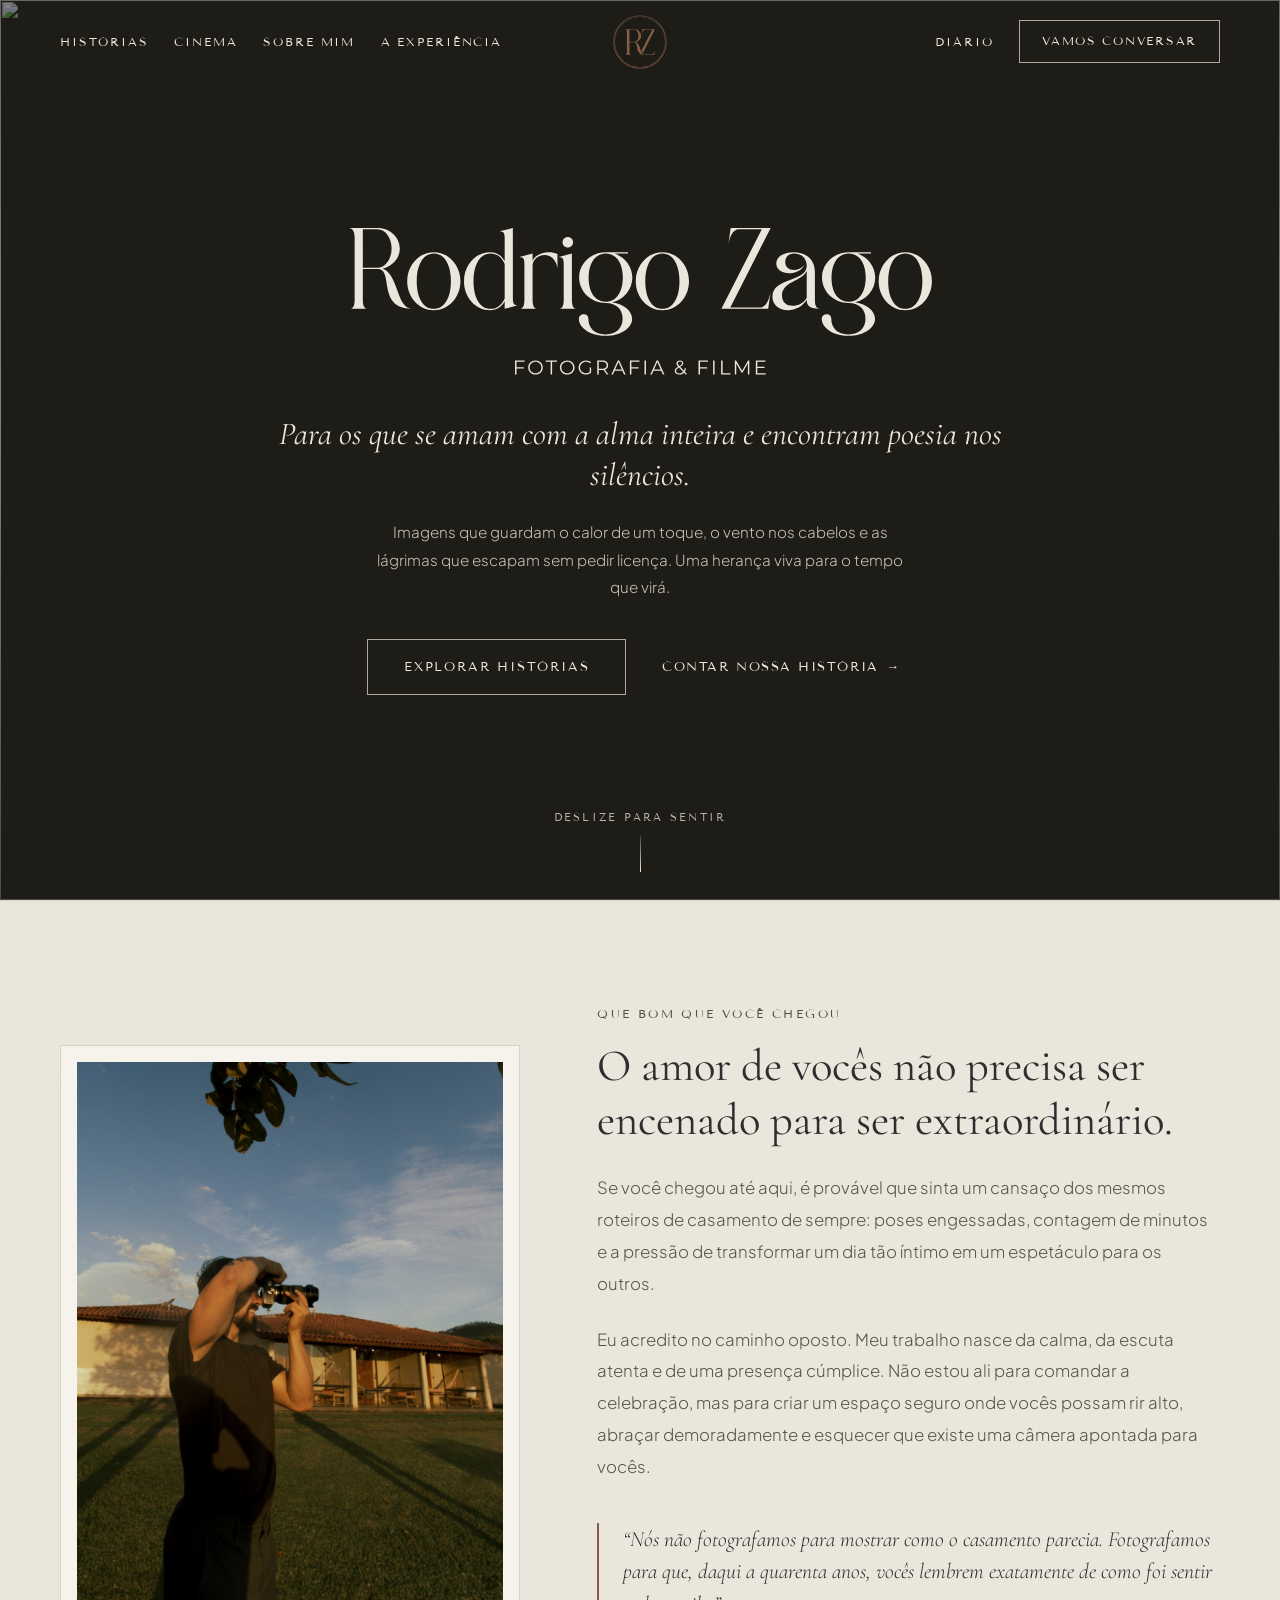
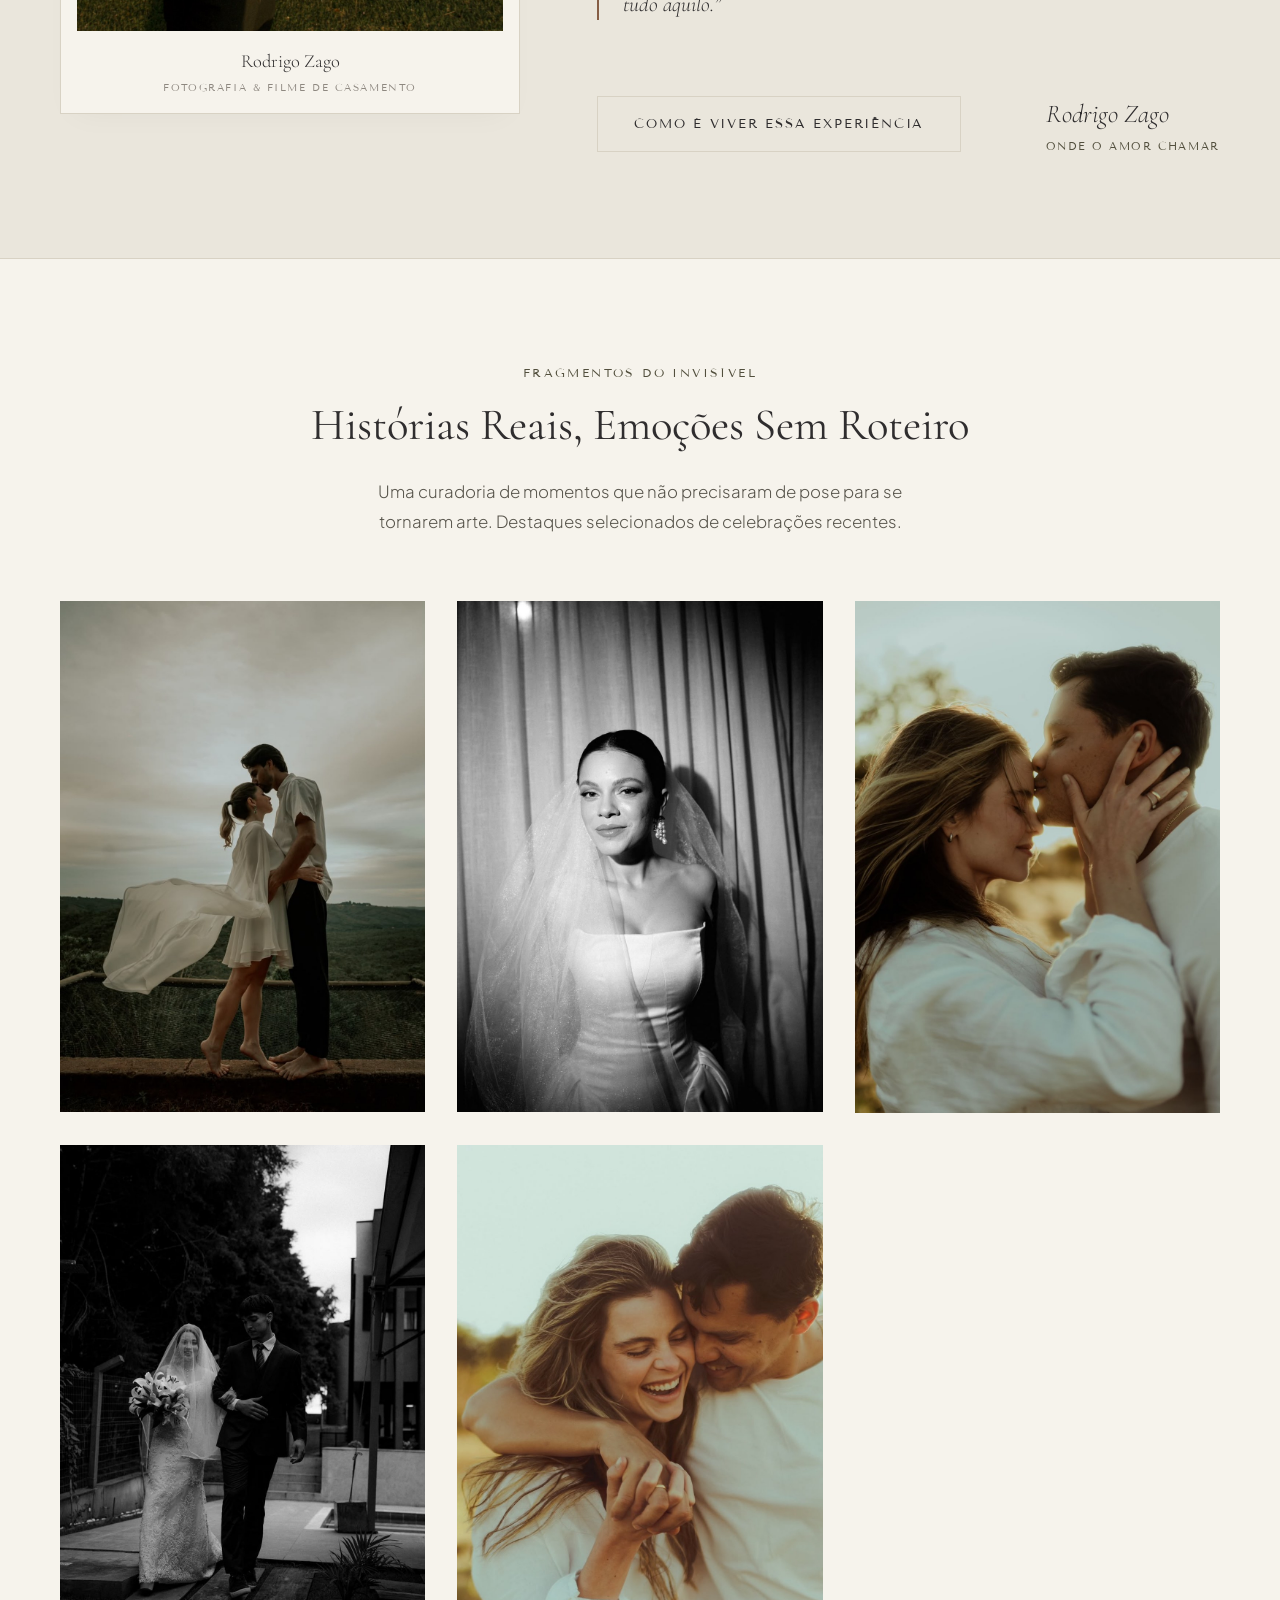
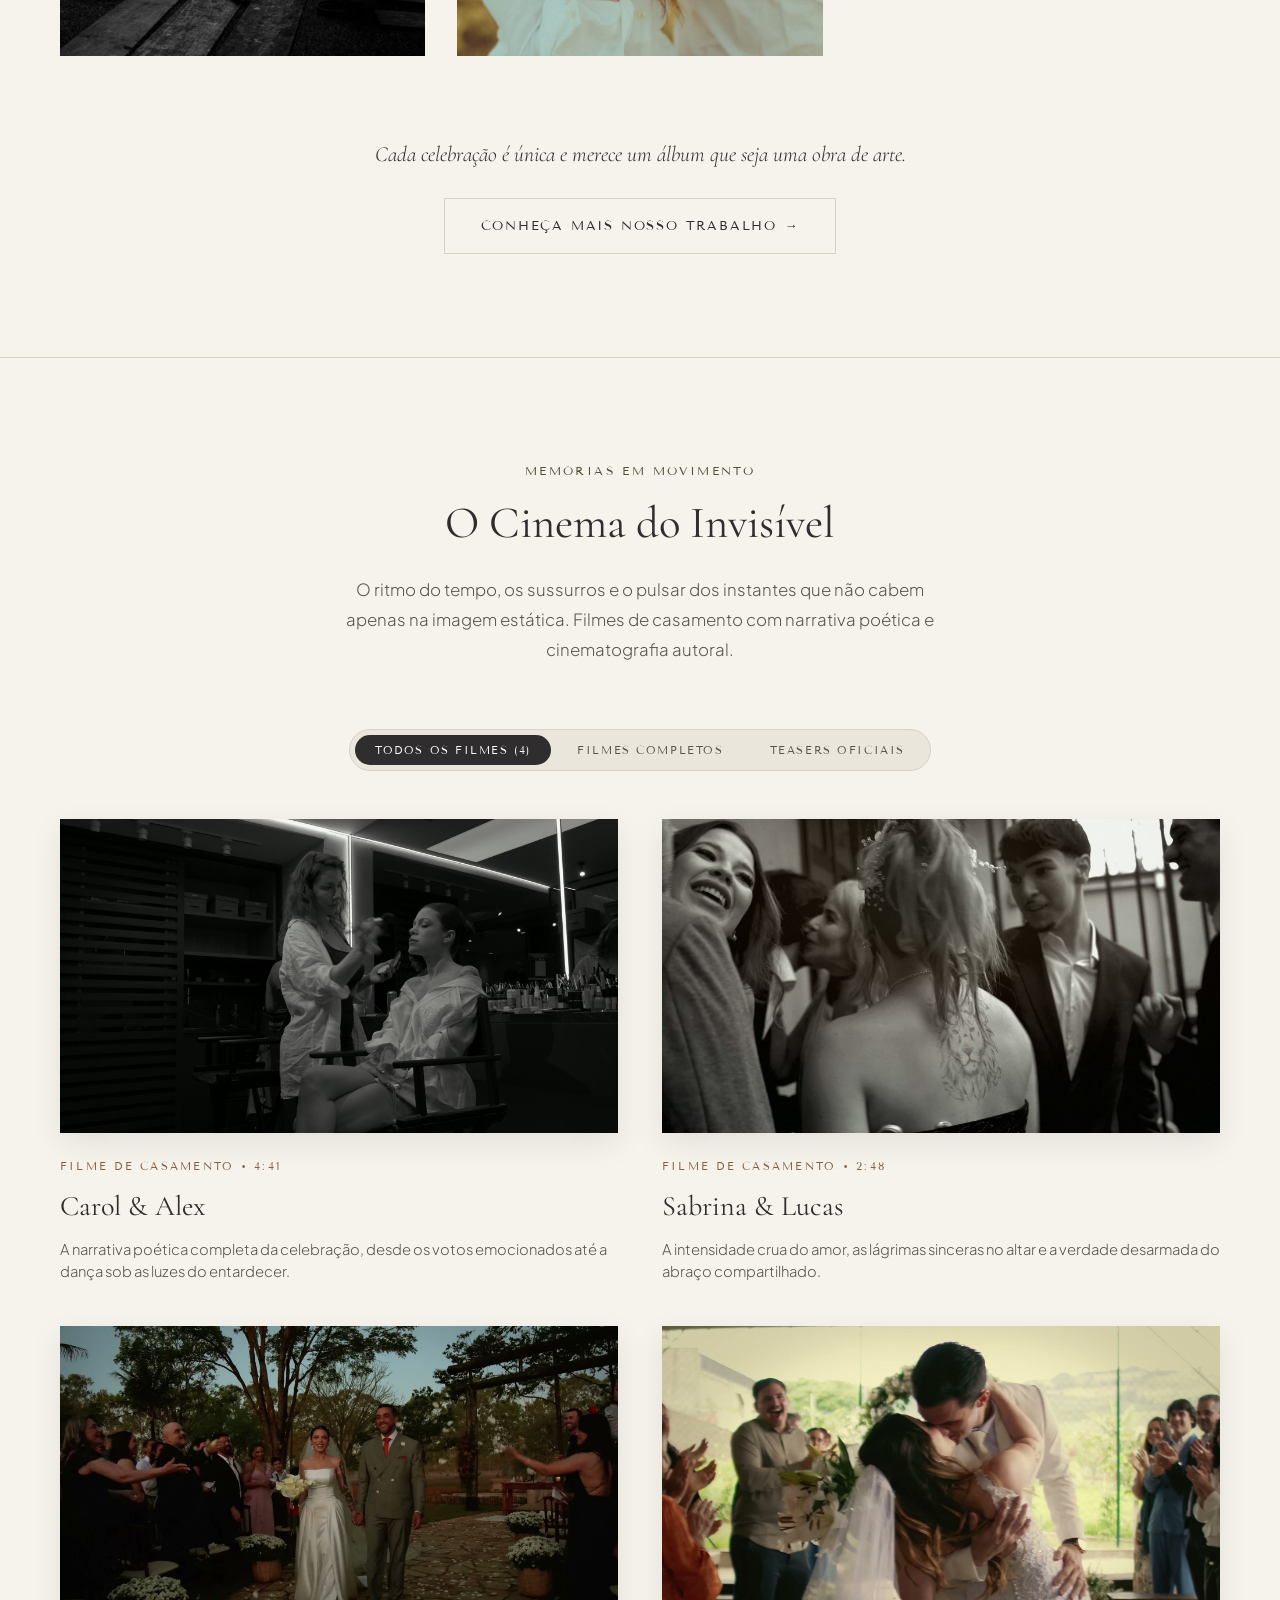
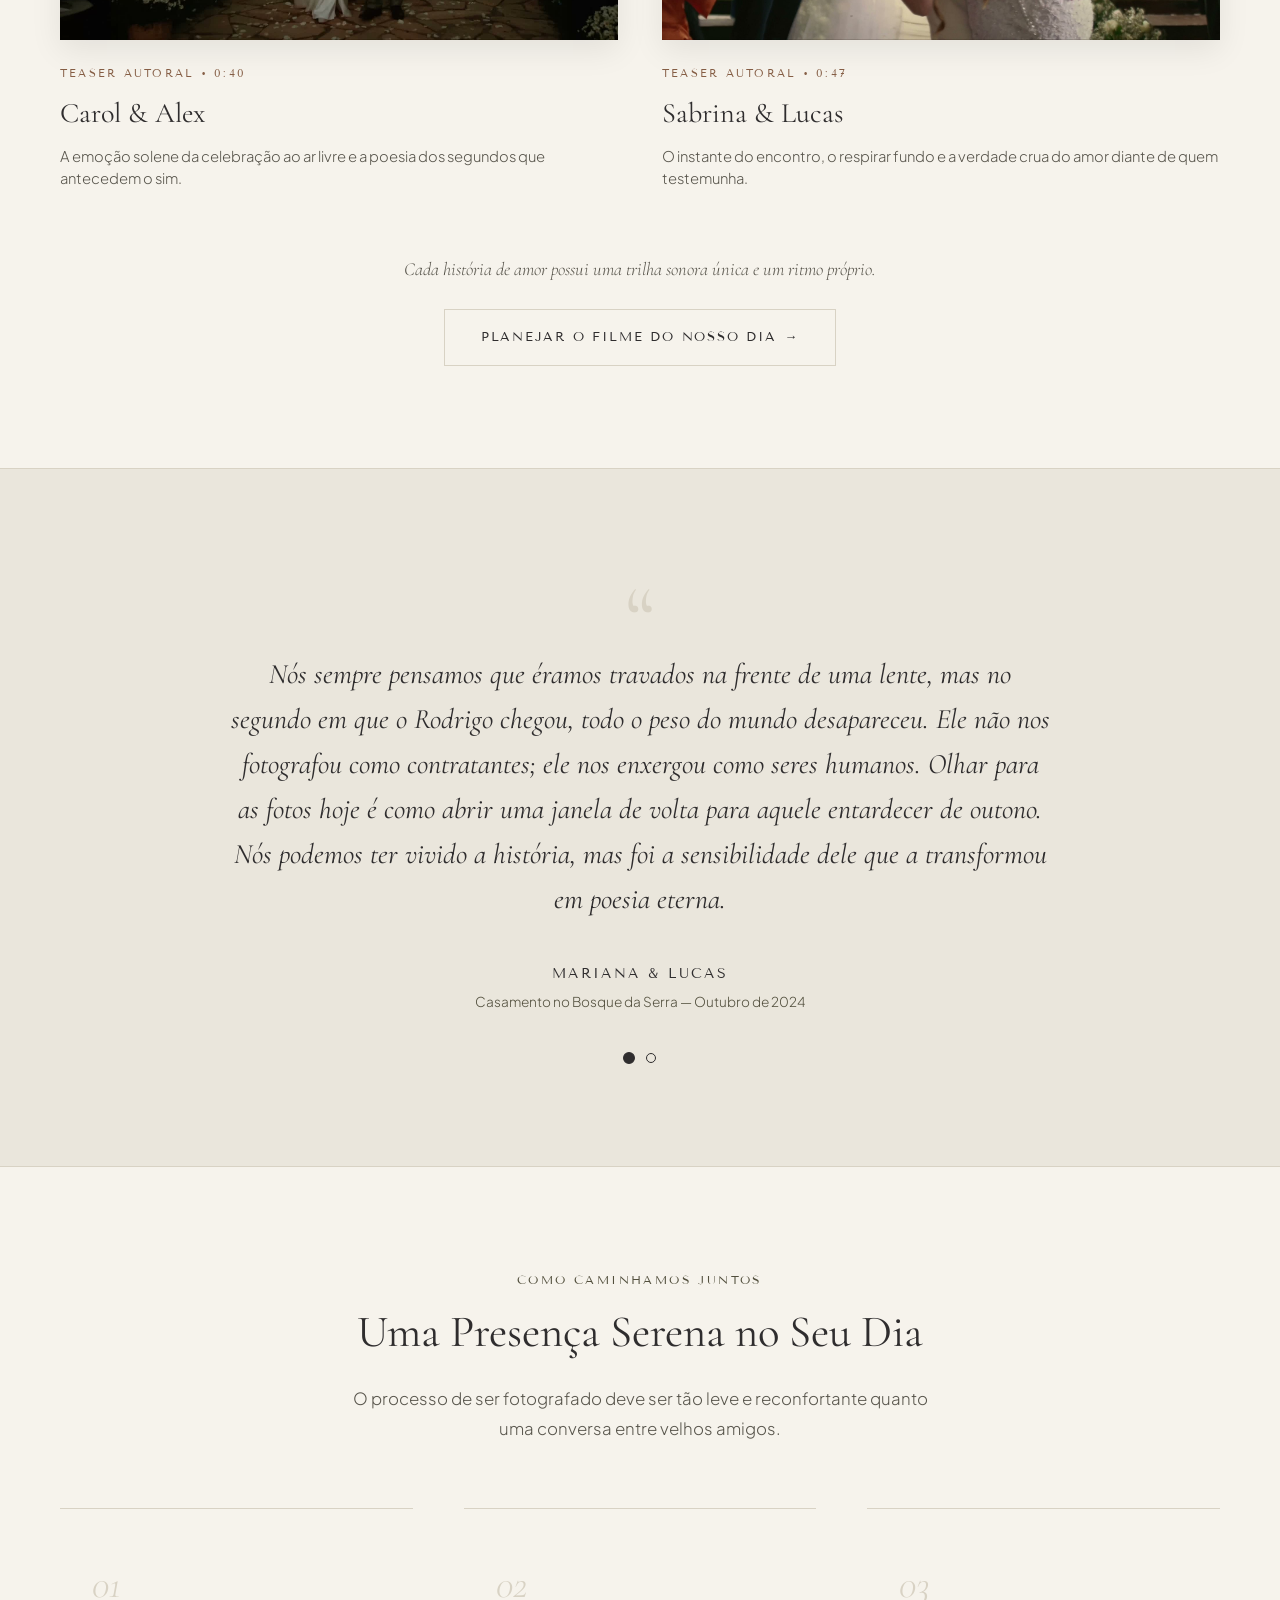
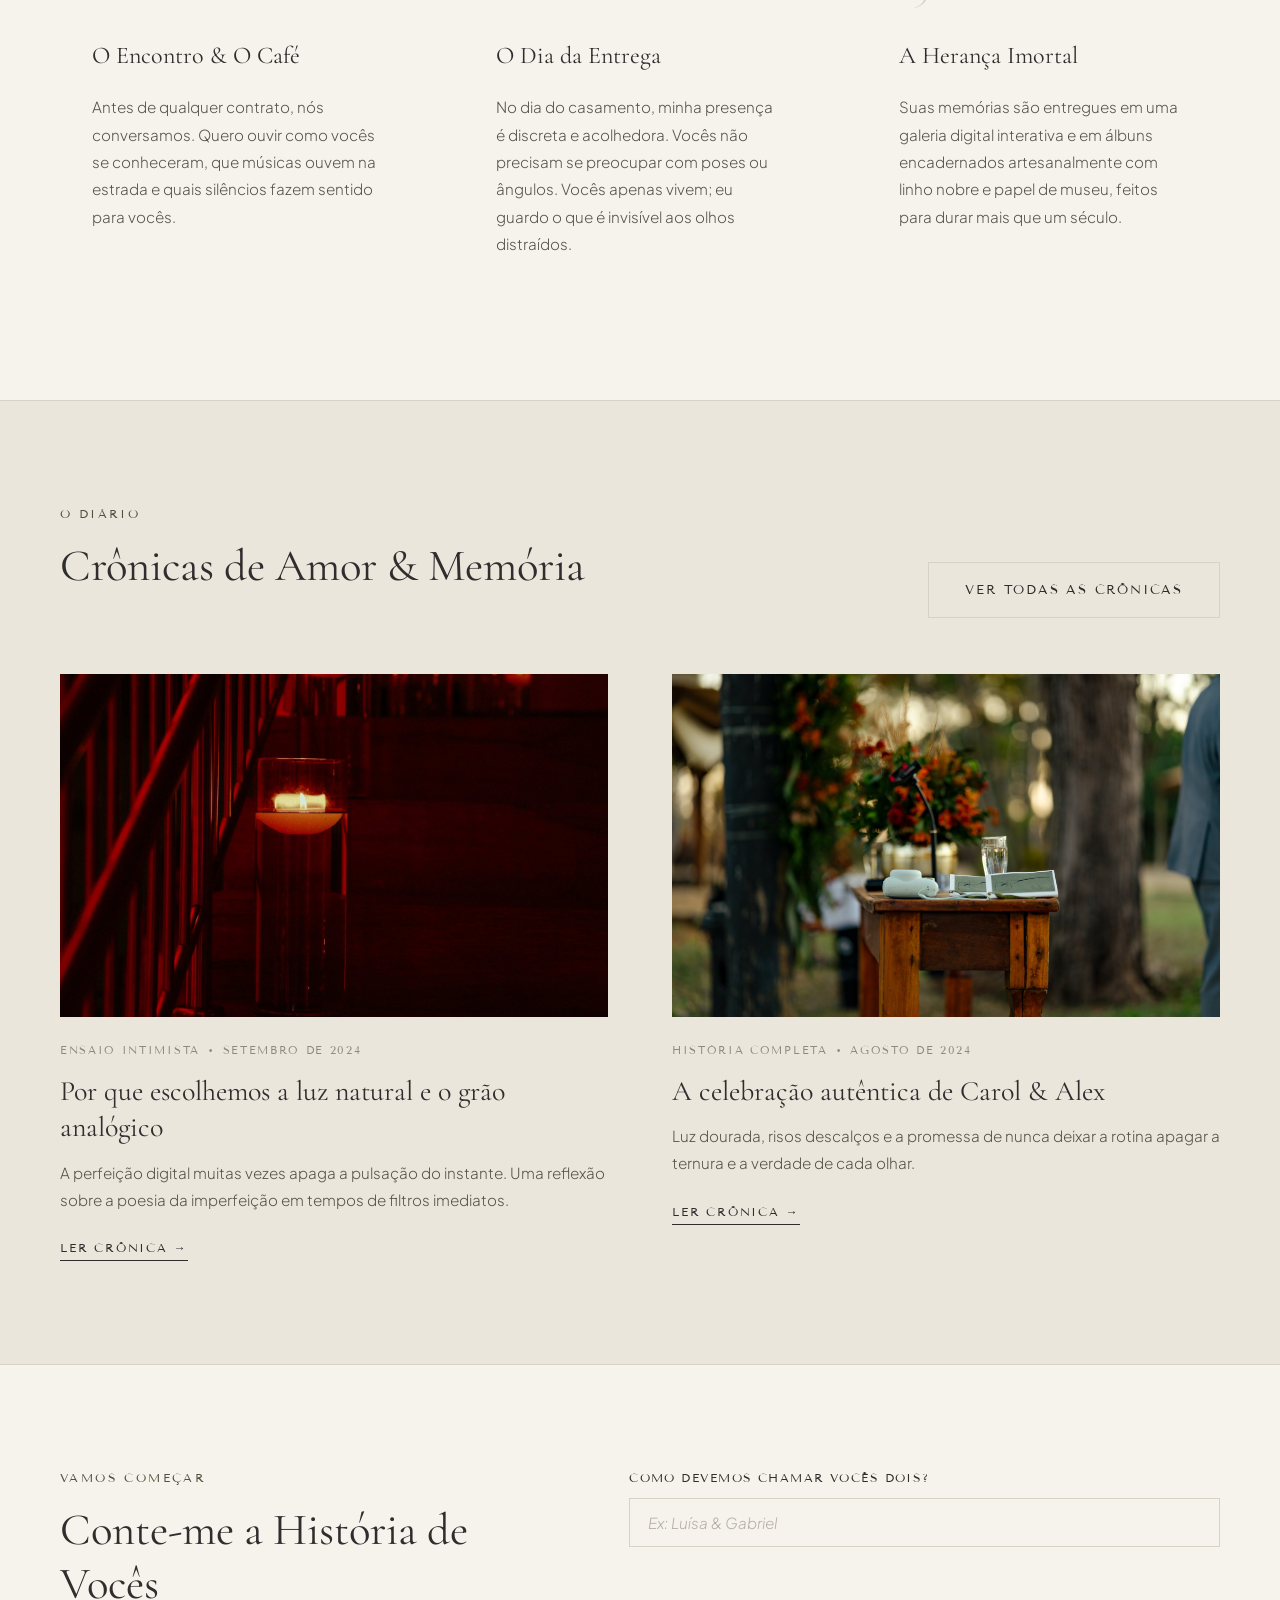
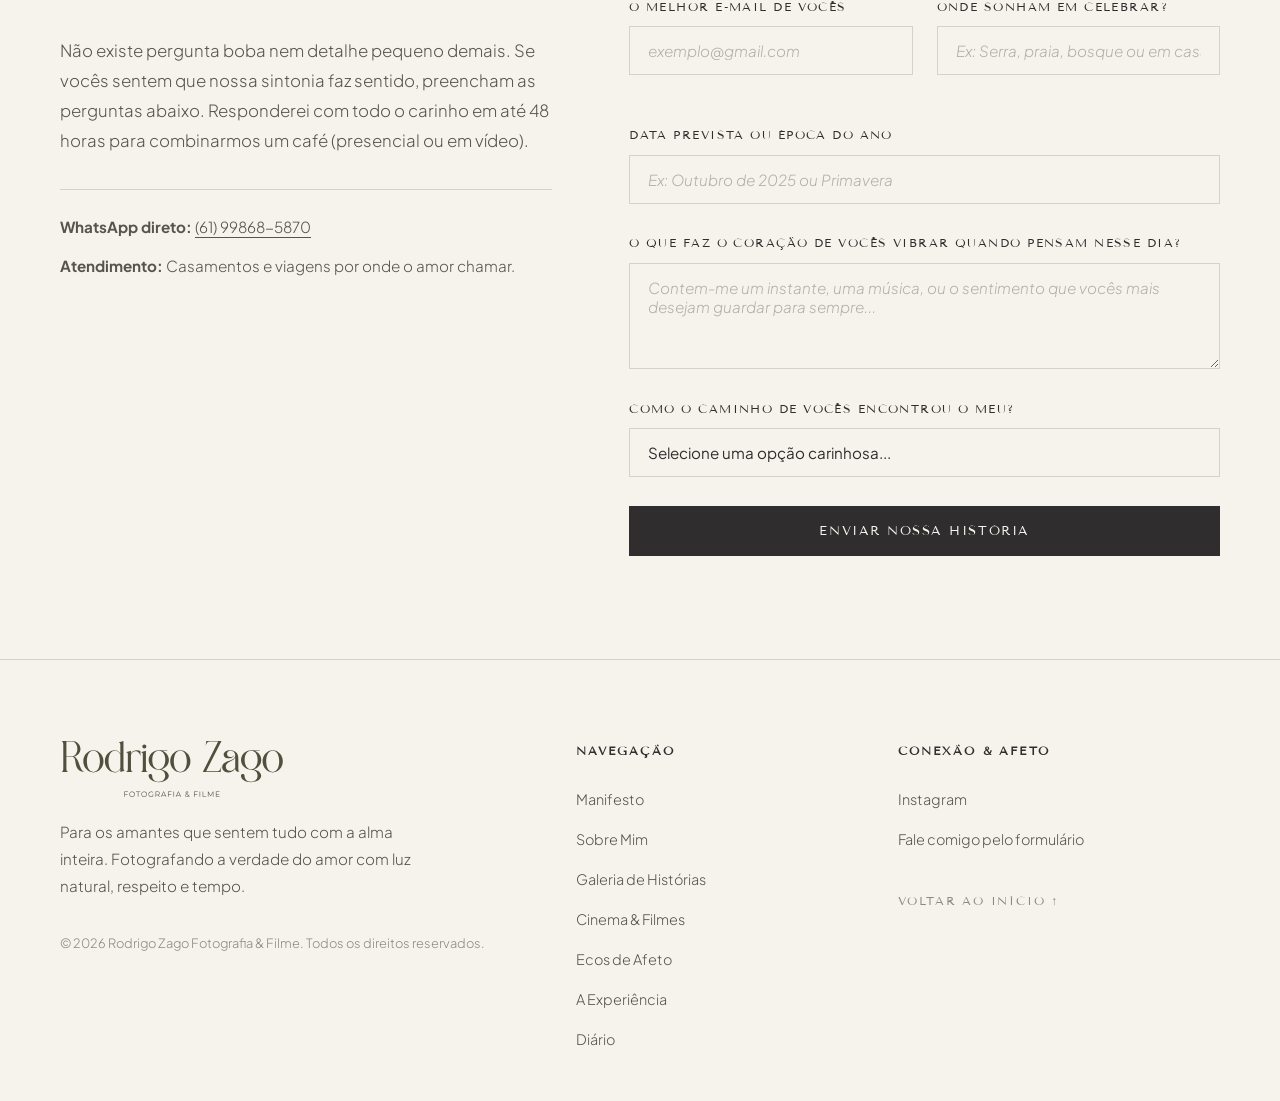
==== index.html @ 65b56c50 "refactor(footer): remover links de WhatsApp, Pinterest e Spotify da coluna Conexao & Afeto" ====
<!DOCTYPE html>
<html lang="pt-BR">
<head>
  <meta charset="UTF-8">
  <meta name="viewport" content="width=device-width, initial-scale=1.0">
  <title>Rodrigo Zago — Fotografia & Filme de Casamento</title>
  <meta name="description" content="Fotografia poética, intimista e documental de casamentos. Para casais que sentem tudo com a alma inteira e valorizam memórias autênticas em luz natural.">
  
  <!-- Preconnect Fonts -->
  <link rel="preconnect" href="https://fonts.googleapis.com">
  <link rel="preconnect" href="https://fonts.gstatic.com" crossorigin>
  <link href="https://fonts.googleapis.com/css2?family=Cormorant+Garamond:ital,wght@0,300;0,400;0,500;0,600;1,300;1,400;1,500&family=Plus+Jakarta+Sans:wght@300;400;500;600&family=Tenor+Sans&display=swap" rel="stylesheet">
  
  <link rel="icon" type="image/svg+xml" href="assets/favicon.svg">
  <link rel="stylesheet" href="style.css">
</head>
<body>

  <!-- Sprite da identidade visual Rodrigo Zago (logotipo + monograma, vetoriais, herdam a cor do texto) -->
  <svg xmlns="http://www.w3.org/2000/svg" style="display:none" aria-hidden="true"><symbol id="logo-rzago" viewBox="127.5 433.1 825.1 213.7"><path fill="currentColor" d="M220.33,550.56c-50.31,0-25.23-55.75-48.41-55.75h-20.84v42.58c0,8.9,1.83,12.73,6.92,13.17h-25.31c5.09-.45,6.92-4.28,6.92-13.17v-87.07c0-8.9-3.05-12.73-8.15-13.17h40.46c17.09,0,30.95,12.91,30.95,28.83,0,13.7-10.26,25.16-24,28.1,22.37,8.22,19.19,56.48,41.47,56.48ZM191.39,465.98c0-14.87-8.72-26.92-19.48-26.92h-20.84v53.84h20.84c10.76,0,19.48-12.05,19.48-26.92Z"/><path fill="currentColor" d="M287.87,511.82c0,22.45-16.7,40.65-37.3,40.65s-37.3-18.2-37.3-40.65,16.7-40.65,37.3-40.65,37.3,18.2,37.3,40.65ZM274.53,511.82c0-21.4-8.01-38.74-23.96-38.74s-23.96,17.34-23.96,38.74,8.01,38.74,23.96,38.74,23.96-17.34,23.96-38.74Z"/><path fill="currentColor" d="M349.85,550.56v-10.71c-4.19,7.52-10.75,12.62-20.32,12.62-20.6,0-36.71-18.2-36.71-40.65s16.11-40.65,36.71-40.65c9.57,0,16.12,5.11,20.32,12.62v-31.56c0-8.9-1.83-9.8-6.92-10.25l18.39-4.84v98.33c0,8.9,1.82,9.8,6.92,10.25l-18.39,4.84ZM349.85,535.98v-48.33c-3.89-9.01-10.48-14.58-19.73-14.58-15.95,0-23.96,17.34-23.96,38.74s8.01,38.74,23.96,38.74c9.25,0,15.83-5.57,19.73-14.58Z"/><path fill="currentColor" d="M423.83,473.72v20.04c-4.22-27.99-34.86-20.9-34.86-3.39v47.03c0,8.9,1.83,12.73,6.92,13.17h-25.31c5.09-.45,6.92-4.28,6.92-13.17v-49.23c0-8.9-1.83-9.8-6.92-10.25l18.39-4.84v10c3.66-7.63,12.99-11.91,22.5-11.91,4.43,0,8.67.85,12.36,2.55Z"/><path fill="currentColor" d="M450.98,550.56h-25.31c5.09-.45,6.92-4.28,6.92-13.17v-49.23c0-8.9-1.83-9.8-6.92-10.25l18.39-4.84v64.31c0,8.9,1.82,12.73,6.92,13.17ZM430.92,457.17c0-4.09,3.31-7.4,7.4-7.4s7.4,3.31,7.4,7.4-3.31,7.4-7.4,7.4-7.4-3.31-7.4-7.4Z"/><path fill="currentColor" d="M528.45,564.71c-.07,13.2-16.83,23.81-37.43,23.7-20.6-.11-37.25-10.89-37.18-24.1.04-8.15,13.39-8.63,13.34.07-.07,12.58,7.9,22.03,23.84,22.11,15.95.08,24.01-9.28,24.08-21.86.07-12.58-7.9-22.03-23.84-22.11-20.6-.11-37.22-16.17-37.11-35.88.11-19.7,16.89-35.59,37.49-35.48l31.09.16v1.91s-19.03-.1-19.03-.1c14.65,4.88,25.13,18.24,25.05,33.9-.09,16.59-12.01,30.48-28.07,34.38,16.03,2.76,27.82,12.16,27.77,23.28ZM491.42,540.61c15.85,0,23.9-14.92,24-33.64.1-18.78-7.83-33.81-23.78-33.89-15.95-.09-24.04,14.86-24.14,33.64s7.83,33.81,23.78,33.89h0s.09,0,.14,0Z"/><path fill="currentColor" d="M608.16,511.82c0,22.45-16.7,40.65-37.3,40.65s-37.3-18.2-37.3-40.65,16.7-40.65,37.3-40.65,37.3,18.2,37.3,40.65ZM594.82,511.82c0-21.4-8.01-38.74-23.96-38.74s-23.96,17.34-23.96,38.74,8.01,38.74,23.96,38.74,23.96-17.34,23.96-38.74Z"/><path fill="currentColor" d="M722.62,526.03l-3.48,24.53h-65.54l56.57-111.51h-32.05c-8.98,0-13.05,11.38-15.03,22.62l3.48-24.53h56.04l-56.57,111.51h41.54c8.98,0,13.05-11.38,15.03-22.62Z"/><path fill="currentColor" d="M792.13,550.57c-17.21,0-19.02-6.44-19.02-12.71-5.08,9.07-16.05,14.62-26.35,14.62-12.79,0-22.29-8.6-21.67-19.63,1.51-26.65,48.02-19.38,48.02-42.49,0-8.92-5.32-17.28-17.78-17.28-8.01,0-12.32,5.16-12.32,11.95,0,12.99,17.57,14.99,27.08,4.04-9.49,16.88-39.61,14.85-39.61-1.96,0-8.73,8.97-15.94,24.8-15.94,13.32,0,29.31,7.41,29.31,28.12v38.56c0,8.9,1.99,12.26,7.55,12.71ZM773.11,497.53c-6.8,14.83-34.64,14.58-34.64,34.5s27.54,17.42,34.64,2.94v-37.44Z"/><path fill="currentColor" d="M868.84,564.71c-.07,13.2-16.83,23.81-37.43,23.7-20.6-.11-37.25-10.89-37.18-24.1.04-8.15,13.39-8.63,13.34.07-.07,12.58,7.9,22.03,23.84,22.11,15.95.08,24.01-9.28,24.08-21.86.07-12.58-7.9-22.03-23.84-22.11-20.6-.11-37.22-16.17-37.11-35.88.11-19.7,16.89-35.59,37.49-35.48l31.09.16v1.91s-19.03-.1-19.03-.1c14.65,4.88,25.13,18.24,25.05,33.9-.09,16.59-12.01,30.48-28.07,34.38,16.03,2.76,27.82,12.16,27.77,23.28ZM831.8,540.61c15.85,0,23.9-14.92,24-33.64.1-18.78-7.83-33.81-23.78-33.89-15.95-.09-24.04,14.86-24.14,33.64-.1,18.78,7.83,33.81,23.78,33.89h0s.09,0,.14,0Z"/><path fill="currentColor" d="M948.55,511.82c0,22.45-16.7,40.65-37.3,40.65s-37.3-18.2-37.3-40.65,16.7-40.65,37.3-40.65,37.3,18.2,37.3,40.65ZM935.21,511.82c0-21.4-8.01-38.74-23.96-38.74s-23.96,17.34-23.96,38.74,8.01,38.74,23.96,38.74,23.96-17.34,23.96-38.74Z"/><path fill="currentColor" d="M366.42,624.79v7.68h10.11v1.79h-10.11v8.29h-2.07v-19.54h13.4v1.79h-11.33Z"/><path fill="currentColor" d="M382.83,632.78c0-5.69,4.35-9.94,10.27-9.94s10.24,4.22,10.24,9.94-4.38,9.94-10.24,9.94-10.27-4.24-10.27-9.94ZM401.28,632.78c0-4.66-3.49-8.1-8.18-8.1s-8.24,3.43-8.24,8.1,3.52,8.1,8.24,8.1,8.18-3.43,8.18-8.1Z"/><path fill="currentColor" d="M414.28,624.79h-6.87v-1.79h15.8v1.79h-6.87v17.75h-2.07v-17.75Z"/><path fill="currentColor" d="M427.28,632.78c0-5.69,4.36-9.94,10.27-9.94s10.25,4.22,10.25,9.94-4.38,9.94-10.25,9.94-10.27-4.24-10.27-9.94ZM445.73,632.78c0-4.66-3.49-8.1-8.18-8.1s-8.24,3.43-8.24,8.1,3.52,8.1,8.24,8.1,8.18-3.43,8.18-8.1Z"/><path fill="currentColor" d="M468.98,632.78h1.98v7.45c-1.84,1.65-4.47,2.48-7.17,2.48-5.95,0-10.3-4.22-10.3-9.94s4.35-9.94,10.33-9.94c2.96,0,5.53.95,7.26,2.82l-1.28,1.31c-1.65-1.62-3.6-2.29-5.89-2.29-4.83,0-8.38,3.43-8.38,8.1s3.55,8.1,8.35,8.1c1.87,0,3.6-.42,5.11-1.51v-6.59Z"/><path fill="currentColor" d="M492.92,642.55l-4.47-6.28c-.5.05-1.01.08-1.56.08h-5.25v6.2h-2.07v-19.54h7.31c4.97,0,7.98,2.51,7.98,6.7,0,3.07-1.62,5.22-4.47,6.14l4.77,6.7h-2.26ZM492.81,629.71c0-3.13-2.07-4.91-5.97-4.91h-5.19v9.8h5.19c3.91,0,5.97-1.81,5.97-4.88Z"/><path fill="currentColor" d="M514.8,637.33h-10.89l-2.35,5.22h-2.15l8.93-19.54h2.04l8.93,19.54h-2.18l-2.34-5.22ZM514.05,635.65l-4.69-10.5-4.69,10.5h9.38Z"/><path fill="currentColor" d="M527.41,624.79v7.68h10.11v1.79h-10.11v8.29h-2.07v-19.54h13.4v1.79h-11.33Z"/><path fill="currentColor" d="M545.8,623.01h2.07v19.54h-2.07v-19.54Z"/><path fill="currentColor" d="M569.28,637.33h-10.89l-2.35,5.22h-2.15l8.93-19.54h2.04l8.93,19.54h-2.18l-2.34-5.22ZM568.52,635.65l-4.69-10.5-4.69,10.5h9.38Z"/><path fill="currentColor" d="M603.91,642.85l-2.71-2.79c-1.65,1.76-3.88,2.65-6.53,2.65-3.82,0-6.56-2.01-6.56-4.97,0-2.32,1.34-4.02,4.91-6.09-1.9-1.95-2.46-3.13-2.46-4.63,0-2.48,1.93-4.16,4.94-4.16,2.76,0,4.55,1.45,4.55,3.88,0,1.95-1.17,3.32-4.35,5.16l5.36,5.53c.59-1.03,1.03-2.29,1.31-3.77l1.62.5c-.36,1.76-.95,3.27-1.73,4.49l2.79,2.88-1.14,1.31ZM600.03,638.86l-5.89-6.06c-3.13,1.79-4.08,3.02-4.08,4.75,0,2.12,1.9,3.52,4.72,3.52,2.12,0,3.91-.73,5.25-2.21ZM592.41,627c0,1.14.42,1.95,2.21,3.77,2.82-1.62,3.74-2.6,3.74-3.99s-1.03-2.43-2.85-2.43c-1.95,0-3.1,1.09-3.1,2.65Z"/><path fill="currentColor" d="M623.55,624.79v7.68h10.11v1.79h-10.11v8.29h-2.07v-19.54h13.4v1.79h-11.33Z"/><path fill="currentColor" d="M641.94,623.01h2.07v19.54h-2.07v-19.54Z"/><path fill="currentColor" d="M653.16,623.01h2.07v17.75h10.94v1.79h-13.01v-19.54Z"/><path fill="currentColor" d="M692.68,623.01v19.54h-1.98v-15.63l-7.68,13.15h-.98l-7.68-13.06v15.55h-1.98v-19.54h1.7l8.49,14.49,8.4-14.49h1.7Z"/><path fill="currentColor" d="M715.65,640.76v1.79h-13.82v-19.54h13.4v1.79h-11.33v6.95h10.11v1.76h-10.11v7.26h11.75Z"/></symbol><symbol id="monograma-rz" viewBox="278.9 278.9 522.1 522.1"><path fill="currentColor" d="M565.14,651.92c-5.25-5.91-9.54-13.77-13.42-22.62-14.13-32.27-22.76-77.63-53.21-88.81,29.83-6.37,52.08-31.26,52.08-60.98,0-34.56-30.07-62.56-67.16-62.56h-87.79c11.06.97,17.68,9.28,17.68,28.58v188.93c0,19.3-3.96,27.62-15.02,28.59h54.92c-11.05-.97-15.01-9.29-15.01-28.59v-92.39h45.22c40.35,0,13.31,77.86,57.4,108.65,10.86,7.59,26.06,12.32,47.65,12.32-5.76,0-10.74-1.49-15.13-4.15-3-1.82-5.72-4.18-8.23-6.99ZM483.45,537.93h-45.22v-116.83h45.22c23.35,0,42.27,26.15,42.27,58.42s-18.92,58.42-42.26,58.42Z"/><path fill="currentColor" d="M555.88,465.46l-.67,4.73c.25-1.39.5-2.8.78-4.19,4.56-22.96,13.45-44.9,31.82-44.9h69.54l-101.59,200.26c3.08,7.61,6.32,14.53,10.08,20.25.88,1.33,1.76,2.57,2.65,3.71l115.86-228.37h-121.61l-6.87,48.51Z"/><path fill="currentColor" d="M651.74,658.9h-63.24v4.15h88.31l7.55-53.24c-4.29,24.4-13.11,49.09-32.61,49.09Z"/><path fill="currentColor" d="M534.6,663.05h14.64c-4.14-1.73-7.97-3.78-11.51-6.18l-3.14,6.18Z"/><path fill="currentColor" d="M721.77,358.23c-48.55-48.55-113.11-75.29-181.77-75.29s-133.22,26.74-181.77,75.29c-48.55,48.55-75.29,113.1-75.29,181.77s26.74,133.22,75.29,181.77c48.55,48.55,113.11,75.29,181.77,75.29s133.22-26.74,181.77-75.29c48.55-48.55,75.29-113.11,75.29-181.77s-26.74-133.22-75.29-181.77ZM717.15,717.15c-47.32,47.32-110.23,73.38-177.15,73.38s-129.83-26.06-177.16-73.38c-47.32-47.32-73.38-110.23-73.38-177.15s26.06-129.83,73.38-177.16c47.32-47.32,110.24-73.38,177.16-73.38s129.83,26.06,177.15,73.38,73.38,110.24,73.38,177.16-26.06,129.83-73.38,177.15Z"/><path fill="currentColor" d="M712.78,367.22c-46.15-46.15-107.51-71.57-172.78-71.57s-126.63,25.42-172.78,71.57c-46.15,46.15-71.57,107.51-71.57,172.78s25.42,126.63,71.57,172.78c46.15,46.15,107.51,71.57,172.78,71.57s126.63-25.42,172.78-71.57c46.15-46.15,71.57-107.51,71.57-172.78s-25.42-126.63-71.57-172.78ZM710.62,710.62c-45.57,45.57-106.17,70.67-170.62,70.67s-125.04-25.1-170.62-70.67-70.67-106.17-70.67-170.62,25.1-125.04,70.67-170.62c45.57-45.57,106.17-70.67,170.62-70.67s125.04,25.1,170.62,70.67c45.57,45.57,70.67,106.17,70.67,170.62s-25.1,125.04-70.67,170.62Z"/></symbol><symbol id="logo-rzago-empilhado" viewBox="259.9 362.5 560.2 355.0"><path fill="currentColor" d="M366.84,497.88c-58.28,0-29.23-64.59-56.08-64.59h-24.14v49.33c0,10.3,2.12,14.74,8.02,15.26h-29.32c5.9-.52,8.02-4.96,8.02-15.26v-100.86c0-10.3-3.54-14.74-9.44-15.26h46.87c19.8,0,35.86,14.95,35.86,33.4,0,15.87-11.88,29.15-27.81,32.56,25.92,9.52,22.23,65.43,48.04,65.43ZM333.32,399.89c0-17.22-10.1-31.19-22.57-31.19h-24.14v62.37h24.14c12.46,0,22.56-13.96,22.56-31.19Z"/><path fill="currentColor" d="M445.09,453c0,26.01-19.34,47.1-43.21,47.1s-43.21-21.08-43.21-47.1,19.34-47.09,43.21-47.09,43.21,21.08,43.21,47.09ZM429.63,453c0-24.79-9.28-44.88-27.75-44.88s-27.75,20.09-27.75,44.88,9.28,44.88,27.75,44.88,27.75-20.09,27.75-44.88Z"/><path fill="currentColor" d="M516.88,497.88v-12.41c-4.86,8.71-12.46,14.62-23.54,14.62-23.86,0-42.52-21.08-42.52-47.1s18.66-47.09,42.52-47.09c11.08,0,18.68,5.92,23.54,14.62v-36.56c0-10.3-2.12-11.35-8.02-11.87l21.31-5.61v113.91c0,10.3,2.11,11.36,8.02,11.87l-21.3,5.61ZM516.88,480.99v-55.98c-4.51-10.44-12.13-16.89-22.85-16.89-18.47,0-27.75,20.09-27.75,44.88s9.28,44.88,27.75,44.88c10.72,0,18.34-6.45,22.85-16.89Z"/><path fill="currentColor" d="M602.58,408.85v23.21c-4.89-32.42-40.38-24.21-40.38-3.92v54.47c0,10.3,2.12,14.74,8.02,15.26h-29.32c5.9-.52,8.02-4.96,8.02-15.26v-57.03c0-10.3-2.12-11.35-8.02-11.87l21.3-5.6v11.58c4.24-8.84,15.04-13.8,26.06-13.8,5.13,0,10.05.99,14.32,2.95Z"/><path fill="currentColor" d="M634.03,497.88h-29.32c5.9-.52,8.02-4.96,8.02-15.26v-57.03c0-10.3-2.12-11.35-8.02-11.87l21.31-5.6v74.5c0,10.3,2.11,14.74,8.02,15.26ZM610.79,389.68c0-4.73,3.84-8.57,8.57-8.57s8.57,3.84,8.57,8.57-3.84,8.57-8.57,8.57-8.57-3.84-8.57-8.57Z"/><path fill="currentColor" d="M723.78,514.26c-.08,15.29-19.49,27.58-43.36,27.46-23.86-.12-43.15-12.62-43.07-27.91.05-9.44,15.51-9.99,15.46.08-.08,14.57,9.15,25.52,27.62,25.62,18.47.1,27.81-10.75,27.89-25.33.08-14.57-9.15-25.52-27.62-25.61-23.87-.13-43.11-18.73-42.99-41.56.12-22.83,19.57-41.23,43.43-41.1l36.02.19v2.21s-22.04-.12-22.04-.12c16.97,5.65,29.11,21.13,29.02,39.27-.1,19.22-13.91,35.31-32.52,39.83,18.57,3.19,32.23,14.09,32.16,26.97ZM680.88,486.35c18.36,0,27.68-17.28,27.8-38.97.11-21.75-9.07-39.16-27.55-39.26-18.47-.1-27.85,17.22-27.96,38.97s9.07,39.16,27.55,39.26h0c.05,0,.11,0,.16,0Z"/><path fill="currentColor" d="M816.12,453c0,26.01-19.34,47.1-43.21,47.1s-43.21-21.08-43.21-47.1,19.34-47.09,43.21-47.09,43.21,21.08,43.21,47.09ZM800.66,453c0-24.79-9.28-44.88-27.75-44.88s-27.75,20.09-27.75,44.88,9.28,44.88,27.75,44.88,27.75-20.09,27.75-44.88Z"/><path fill="currentColor" d="M343.83,641.25l-4.03,28.42h-75.92l65.53-129.17h-37.12c-10.41,0-15.12,13.18-17.41,26.21l4.03-28.42h64.92l-65.53,129.17h48.12c10.41,0,15.12-13.18,17.41-26.21Z"/><path fill="currentColor" d="M424.34,669.67c-19.94,0-22.03-7.46-22.03-14.72-5.89,10.5-18.6,16.93-30.53,16.93-14.81,0-25.82-9.96-25.1-22.73,1.75-30.87,55.63-22.45,55.63-49.22,0-10.33-6.17-20.02-20.6-20.02-9.28,0-14.27,5.97-14.27,13.84,0,15.05,20.35,17.37,31.37,4.68-10.99,19.55-45.89,17.2-45.89-2.28,0-10.12,10.39-18.46,28.73-18.46,15.42,0,33.95,8.58,33.95,32.58v44.67c0,10.3,2.31,14.2,8.75,14.72ZM402.31,608.24c-7.88,17.19-40.12,16.88-40.12,39.96s31.9,20.18,40.12,3.41v-43.37Z"/><path fill="currentColor" d="M513.21,686.05c-.08,15.29-19.49,27.58-43.36,27.46-23.86-.12-43.15-12.62-43.07-27.91.05-9.44,15.51-9.99,15.46.08-.08,14.57,9.15,25.52,27.62,25.62s27.81-10.75,27.89-25.33c.08-14.57-9.15-25.52-27.62-25.61-23.87-.13-43.11-18.73-42.99-41.56.12-22.83,19.57-41.23,43.43-41.1l36.02.19v2.21s-22.04-.12-22.04-.12c16.97,5.65,29.11,21.13,29.02,39.27-.1,19.22-13.91,35.31-32.52,39.83,18.57,3.19,32.23,14.09,32.16,26.97ZM470.31,658.14c18.36,0,27.68-17.28,27.8-38.97.11-21.75-9.07-39.16-27.55-39.26-18.47-.1-27.85,17.22-27.96,38.97s9.07,39.16,27.55,39.26h0c.05,0,.11,0,.16,0Z"/><path fill="currentColor" d="M605.54,624.79c0,26.01-19.34,47.1-43.21,47.1s-43.21-21.08-43.21-47.1,19.34-47.09,43.21-47.09,43.21,21.08,43.21,47.09ZM590.09,624.79c0-24.79-9.28-44.88-27.75-44.88s-27.75,20.09-27.75,44.88,9.28,44.88,27.75,44.88,27.75-20.09,27.75-44.88Z"/><path fill="currentColor" d="M628.85,603.64v6.93h9.13v1.61h-9.13v7.49h-1.86v-17.65h12.1v1.61h-10.24Z"/><path fill="currentColor" d="M643.67,610.85c0-5.14,3.93-8.97,9.28-8.97s9.25,3.81,9.25,8.97-3.96,8.97-9.25,8.97-9.28-3.83-9.28-8.97ZM660.33,610.85c0-4.21-3.15-7.31-7.39-7.31s-7.44,3.1-7.44,7.31,3.18,7.31,7.44,7.31,7.39-3.1,7.39-7.31Z"/><path fill="currentColor" d="M672.07,603.64h-6.2v-1.61h14.27v1.61h-6.2v16.03h-1.86v-16.03Z"/><path fill="currentColor" d="M683.81,610.85c0-5.14,3.93-8.97,9.28-8.97s9.25,3.81,9.25,8.97-3.96,8.97-9.25,8.97-9.28-3.83-9.28-8.97ZM700.47,610.85c0-4.21-3.15-7.31-7.39-7.31s-7.44,3.1-7.44,7.31,3.18,7.31,7.44,7.31,7.39-3.1,7.39-7.31Z"/><path fill="currentColor" d="M721.46,610.85h1.79v6.73c-1.66,1.49-4.03,2.24-6.48,2.24-5.37,0-9.3-3.81-9.3-8.97s3.93-8.97,9.33-8.97c2.67,0,4.99.86,6.55,2.55l-1.16,1.19c-1.49-1.46-3.25-2.07-5.32-2.07-4.36,0-7.56,3.1-7.56,7.31s3.2,7.31,7.54,7.31c1.69,0,3.25-.38,4.61-1.36v-5.95Z"/><path fill="currentColor" d="M743.09,619.67l-4.03-5.67c-.45.05-.91.08-1.41.08h-4.74v5.6h-1.86v-17.65h6.6c4.49,0,7.21,2.27,7.21,6.05,0,2.77-1.46,4.71-4.03,5.55l4.31,6.05h-2.04ZM742.98,608.08c0-2.82-1.86-4.44-5.39-4.44h-4.69v8.85h4.69c3.53,0,5.39-1.64,5.39-4.41Z"/><path fill="currentColor" d="M762.84,614.96h-9.83l-2.12,4.71h-1.94l8.07-17.65h1.84l8.07,17.65h-1.97l-2.12-4.71ZM762.16,613.45l-4.23-9.48-4.23,9.48h8.47Z"/><path fill="currentColor" d="M774.23,603.64v6.93h9.13v1.61h-9.13v7.49h-1.86v-17.65h12.1v1.61h-10.24Z"/><path fill="currentColor" d="M790.84,602.03h1.87v17.65h-1.87v-17.65Z"/><path fill="currentColor" d="M812.03,614.96h-9.83l-2.12,4.71h-1.94l8.07-17.65h1.84l8.07,17.65h-1.97l-2.12-4.71ZM811.35,613.45l-4.23-9.48-4.23,9.48h8.47Z"/><path fill="currentColor" d="M641.25,649.92l-2.45-2.52c-1.49,1.59-3.5,2.4-5.9,2.4-3.45,0-5.92-1.82-5.92-4.49,0-2.09,1.21-3.63,4.44-5.5-1.71-1.76-2.22-2.82-2.22-4.18,0-2.24,1.74-3.76,4.46-3.76,2.5,0,4.11,1.31,4.11,3.5,0,1.77-1.06,3-3.93,4.66l4.84,4.99c.53-.93.93-2.07,1.18-3.4l1.46.45c-.33,1.59-.86,2.95-1.56,4.06l2.52,2.6-1.03,1.19ZM637.75,646.31l-5.32-5.47c-2.82,1.61-3.68,2.72-3.68,4.29,0,1.92,1.71,3.18,4.26,3.18,1.92,0,3.53-.66,4.74-1.99ZM630.86,635.6c0,1.03.38,1.77,1.99,3.4,2.55-1.46,3.38-2.34,3.38-3.6s-.93-2.19-2.57-2.19c-1.77,0-2.8.98-2.8,2.39Z"/><path fill="currentColor" d="M658.99,633.61v6.93h9.13v1.61h-9.13v7.49h-1.86v-17.65h12.1v1.61h-10.24Z"/><path fill="currentColor" d="M675.6,631.99h1.86v17.65h-1.86v-17.65Z"/><path fill="currentColor" d="M685.73,631.99h1.86v16.03h9.88v1.61h-11.75v-17.65Z"/><path fill="currentColor" d="M721.41,631.99v17.65h-1.79v-14.12l-6.93,11.87h-.88l-6.93-11.8v14.04h-1.79v-17.65h1.54l7.66,13.08,7.59-13.08h1.54Z"/><path fill="currentColor" d="M742.15,648.02v1.61h-12.48v-17.65h12.1v1.61h-10.24v6.28h9.13v1.59h-9.13v6.55h10.61Z"/></symbol></svg>

  <!-- Link de Acessibilidade -->
  <a href="#conteudo-principal" class="skip-link">Pular para o conteúdo principal</a>

  <!-- NAVEGAÇÃO / HEADER -->
  <header class="site-header" id="siteHeader">
    <div class="header-inner container">
      <nav class="nav-desktop" aria-label="Navegação Principal">
        <ul class="nav-list">
          <li><a href="#historias" class="nav-link">Histórias</a></li>
          <li><a href="#cinema" class="nav-link">Cinema</a></li>
          <li><a href="#sobre" class="nav-link">Sobre Mim</a></li>
          <li><a href="#experiencia" class="nav-link">A Experiência</a></li>
        </ul>
      </nav>

      <a href="#" class="brand-logo" aria-label="Rodrigo Zago Fotografia & Filme - Página Inicial">
        <svg class="logo-monogram" aria-hidden="true" focusable="false"><use href="#monograma-rz"/></svg>
      </a>

      <div class="nav-action-group">
        <a href="#diario" class="nav-link desktop-only">Diário</a>
        <a href="#contato" class="btn btn-primary-sm">Vamos Conversar</a>
        <button class="mobile-toggle" id="mobileToggle" aria-expanded="false" aria-controls="mobileMenu" aria-label="Abrir menu de navegação">
          <span class="hamburger-line"></span>
          <span class="hamburger-line"></span>
        </button>
      </div>
    </div>

    <!-- Menu Mobile Drawer -->
    <div class="mobile-drawer" id="mobileMenu" aria-hidden="true">
      <div class="drawer-content">
        <ul class="mobile-nav-list">
          <li><a href="#manifesto" class="mobile-nav-link">Manifesto</a></li>
          <li><a href="#sobre" class="mobile-nav-link">Sobre Mim</a></li>
          <li><a href="#historias" class="mobile-nav-link">Histórias & Galeria</a></li>
          <li><a href="#cinema" class="mobile-nav-link">Cinema & Filmes</a></li>
          <li><a href="#depoimentos" class="mobile-nav-link">Ecos de Afeto</a></li>
          <li><a href="#experiencia" class="mobile-nav-link">A Experiência</a></li>
          <li><a href="#diario" class="mobile-nav-link">Diário & Crônicas</a></li>
          <li><a href="#contato" class="mobile-nav-link highlight">Iniciar Nossa Conversa</a></li>
        </ul>
        <div class="mobile-drawer-footer">
          <p class="drawer-note">Disponível em todo o Brasil & Destinos Internacionais</p>
          <div class="drawer-socials">
            <a href="https://instagram.com" target="_blank" rel="noopener">Instagram</a>
            <span class="dot-divider">•</span>
            <a href="https://pinterest.com" target="_blank" rel="noopener">Pinterest</a>
          </div>
        </div>
      </div>
    </div>
  </header>

  <main id="conteudo-principal">
    
    <!-- SEÇÃO HERO / MANIFESTO -->
    <section class="hero-section" id="manifesto">
      <!-- Fundo: foto do cliente (mãos entrelaçadas) com véu escuro para legibilidade -->
      <div class="hero-bg" aria-hidden="true">
        <img src="assets/hero-maos.jpg" alt="" class="hero-bg-img" fetchpriority="high">
        <div class="hero-bg-overlay"></div>
      </div>

      <div class="container hero-cover-content">
        <h1 class="hero-logo-heading">
          <span class="visually-hidden">Rodrigo Zago — Fotografia & Filme de Casamento</span>
          <svg class="logo-wordmark hero-logo" aria-hidden="true" focusable="false"><use href="#logo-rzago"/></svg>
        </h1>
        <p class="hero-manifesto">
          Para os que se amam com a alma inteira e encontram poesia nos silêncios.
        </p>
        <p class="hero-subtext">
          Imagens que guardam o calor de um toque, o vento nos cabelos e as lágrimas que escapam sem pedir licença. Uma herança viva para o tempo que virá.
        </p>
        <div class="hero-actions">
          <a href="#historias" class="btn btn-outline">Explorar Histórias</a>
          <a href="#contato" class="btn btn-text">Contar Nossa História <span class="arrow" aria-hidden="true">→</span></a>
        </div>
      </div>

      <div class="scroll-invitation" aria-hidden="true">
        <a href="#sobre" class="scroll-link">
          <span class="scroll-text">Deslize para sentir</span>
          <span class="scroll-line"></span>
        </a>
      </div>
    </section>

    <!-- SEÇÃO SOBRE (ACOLHIMENTO HUMANO) -->
    <section class="about-section" id="sobre">
      <div class="container about-grid">
        <div class="about-portrait-wrap">
          <div class="portrait-container">
            <img 
              src="assets/sobre/rodrigo.jpg" 
              alt="Retrato de Rodrigo Zago, fotógrafo e cineasta de casamentos" 
              class="portrait-img"
              loading="lazy"
              decoding="async"
            >
            <div class="portrait-caption">
              <span>Rodrigo Zago</span>
              <span class="sub">Fotografia & Filme de casamento</span>
            </div>
          </div>
        </div>

        <div class="about-text-wrap">
          <p class="section-tagline">QUE BOM QUE VOCÊ CHEGOU</p>
          <h2 class="section-heading">
            O amor de vocês não precisa ser encenado para ser extraordinário.
          </h2>
          <div class="editorial-body">
            <p>
              Se você chegou até aqui, é provável que sinta um cansaço dos mesmos roteiros de casamento de sempre: poses engessadas, contagem de minutos e a pressão de transformar um dia tão íntimo em um espetáculo para os outros.
            </p>
            <p>
              Eu acredito no caminho oposto. Meu trabalho nasce da calma, da escuta atenta e de uma presença cúmplice. Não estou ali para comandar a celebração, mas para criar um espaço seguro onde vocês possam rir alto, abraçar demoradamente e esquecer que existe uma câmera apontada para vocês.
            </p>
            <p class="highlight-quote">
              “Nós não fotografamos para mostrar como o casamento parecia. Fotografamos para que, daqui a quarenta anos, vocês lembrem exatamente de como foi sentir tudo aquilo.”
            </p>
          </div>
          <div class="about-footer-actions">
            <a href="#experiencia" class="btn btn-outline">Como é viver essa experiência</a>
            <div class="personal-sign">
              <span class="sign-name">Rodrigo Zago</span>
              <span class="sign-city">Onde o amor chamar</span>
            </div>
          </div>
        </div>
      </div>
    </section>

    <!-- SEÇÃO GALERIA / PORTFÓLIO EDITORIAL -->
    <section class="gallery-section" id="historias">
      <div class="container">
        <div class="section-header-center">
          <p class="section-tagline">FRAGMENTOS DO INVISÍVEL</p>
          <h2 class="section-heading">Histórias Reais, Emoções Sem Roteiro</h2>
          <p class="section-description">
            Uma curadoria de momentos que não precisaram de pose para se tornarem arte. Destaques selecionados de celebrações recentes.
          </p>
        </div>

        <!-- Seis Fotos de Destaque / Carrossel Mobile -->
        <div class="highlights-carousel-wrapper">
          <div class="highlights-grid" id="galleryGrid">
          
          <!-- Destaque 1: Paisagem & Ensaio na Serra -->
          <article class="gallery-card item-tall">
            <button class="gallery-btn" aria-label="Visualizar ensaio de casal ao ar livre na serra em tela cheia">
              <img 
                src="assets/portfolio/destaques/destaque-1.jpg" 
                alt="Casal em ensaio ao ar livre no topo da serra com vestido esvoaçante ao vento por Rodrigo Zago" 
                loading="lazy" 
                decoding="async"
              >
              <div class="card-overlay">
                <span class="view-icon" aria-hidden="true">+</span>
              </div>
            </button>
          </article>

          <!-- Destaque 2: Retrato Bridal Clássico sob Véu -->
          <article class="gallery-card item-tall">
            <button class="gallery-btn" aria-label="Visualizar retrato bridal sob véu e iluminação cênica em tela cheia">
              <img 
                src="assets/portfolio/destaques/destaque-2.jpg" 
                alt="Retrato nobre da noiva com véu e iluminação cênica em preto e branco por Rodrigo Zago" 
                loading="lazy" 
                decoding="async"
              >
              <div class="card-overlay">
                <span class="view-icon" aria-hidden="true">+</span>
              </div>
            </button>
          </article>

          <!-- Destaque 3: Afeto e Romance ao Pôr do Sol -->
          <article class="gallery-card item-tall">
            <button class="gallery-btn" aria-label="Visualizar gesto de afeto e carinho ao entardecer em tela cheia">
              <img 
                src="assets/portfolio/destaques/destaque-3.jpg" 
                alt="Gesto de carinho e beijo na testa sob a luz dourada do pôr do sol por Rodrigo Zago" 
                loading="lazy" 
                decoding="async"
              >
              <div class="card-overlay">
                <span class="view-icon" aria-hidden="true">+</span>
              </div>
            </button>
          </article>

          <!-- Destaque 4: Caminhada Documental de Casamento -->
          <article class="gallery-card item-tall">
            <button class="gallery-btn" aria-label="Visualizar noivos caminhando juntos no dia do casamento em tela cheia">
              <img 
                src="assets/portfolio/destaques/destaque-4.jpg" 
                alt="Noivos caminhando juntos no dia do casamento com buquê e véu em preto e branco por Rodrigo Zago" 
                loading="lazy" 
                decoding="async"
              >
              <div class="card-overlay">
                <span class="view-icon" aria-hidden="true">+</span>
              </div>
            </button>
          </article>

          <!-- Destaque 5: Alegria Espontânea & Conexão Real -->
          <article class="gallery-card item-tall">
            <button class="gallery-btn" aria-label="Visualizar momento espontâneo de riso e abraço do casal em tela cheia">
              <img 
                src="assets/portfolio/destaques/destaque-5.jpg" 
                alt="Abraço espontâneo e riso genuíno do casal ao ar livre por Rodrigo Zago" 
                loading="lazy" 
                decoding="async"
              >
              <div class="card-overlay">
                <span class="view-icon" aria-hidden="true">+</span>
              </div>
            </button>
          </article>

          <!-- Destaque 6: Detalhe das Alianças & Atmosfera Nupcial -->
          <article class="gallery-card item-tall">
            <button class="gallery-btn" aria-label="Visualizar detalhe das alianças de casamento e atmosfera em tela cheia">
              <img 
                src="assets/portfolio/destaques/destaque-6.jpg" 
                alt="Alianças de casamento em prato de madeira com a noiva ao entardecer ao fundo por Rodrigo Zago" 
                loading="lazy" 
                decoding="async"
              >
              <div class="card-overlay">
                <span class="view-icon" aria-hidden="true">+</span>
              </div>
            </button>
          </article>

        </div>

          <!-- Controles do Carrossel Mobile -->
          <div class="highlights-carousel-controls" aria-label="Navegação das fotos de destaque">
            <button class="carousel-nav-btn prev" id="highlightsPrev" aria-label="Foto anterior">‹</button>
            <div class="carousel-dots" id="highlightsDots">
              <button class="carousel-dot active" data-slide="0" aria-label="Foto 1 de 6"></button>
              <button class="carousel-dot" data-slide="1" aria-label="Foto 2 de 6"></button>
              <button class="carousel-dot" data-slide="2" aria-label="Foto 3 de 6"></button>
              <button class="carousel-dot" data-slide="3" aria-label="Foto 4 de 6"></button>
              <button class="carousel-dot" data-slide="4" aria-label="Foto 5 de 6"></button>
              <button class="carousel-dot" data-slide="5" aria-label="Foto 6 de 6"></button>
            </div>
            <button class="carousel-nav-btn next" id="highlightsNext" aria-label="Próxima foto">›</button>
          </div>
        </div>

        <div class="gallery-cta">
          <p class="gallery-invitation">Cada celebração é única e merece um álbum que seja uma obra de arte.</p>
          <a href="galeria.html" class="btn btn-outline">
            Conheça mais nosso trabalho <span class="arrow" aria-hidden="true" style="margin-left: 8px;">→</span>
          </a>
        </div>
      </div>
    </section>

    <!-- SEÇÃO CINEMA / FILMES DE CASAMENTO (MEMÓRIAS EM MOVIMENTO) -->
    <section class="cinema-section" id="cinema">
      <div class="container">
        <div class="section-header-center">
          <p class="section-tagline">MEMÓRIAS EM MOVIMENTO</p>
          <h2 class="section-heading">O Cinema do Invisível</h2>
          <p class="section-description">
            O ritmo do tempo, os sussurros e o pulsar dos instantes que não cabem apenas na imagem estática. Filmes de casamento com narrativa poética e cinematografia autoral.
          </p>
        </div>

        <!-- Filtros da Seção Cinema -->
        <div class="cinema-tabs-wrapper">
          <div class="cinema-tabs" role="tablist" aria-label="Filtrar acervo cinematográfico">
            <button class="cinema-tab-btn active" data-filter="all" role="tab" aria-selected="true">Todos os Filmes (4)</button>
            <button class="cinema-tab-btn" data-filter="filmes" role="tab" aria-selected="false">Filmes Completos</button>
            <button class="cinema-tab-btn" data-filter="teasers" role="tab" aria-selected="false">Teasers Oficiais</button>
          </div>
        </div>

        <!-- Carrossel / Grid de Vídeos Cinematográficos Widescreen 16:9 -->
        <div class="cinema-carousel-wrapper">
          <div class="cinema-grid" id="cinemaGrid">
          <!-- 1. Carol & Alex: Filme Completo (4:41) -->
          <article class="cinema-card" data-category="filmes" tabindex="0" role="button" aria-label="Assistir ao filme completo de casamento de Carol e Alex em tela cheia">
            <div class="cinema-media-wrapper"
                 data-video-src="assets/video/filme-carol-alex.mp4"
                 data-video-title="Carol &amp; Alex — Filme Completo"
                 data-video-subtitle="Casamento ao Ar Livre &bull; Entardecer Poético &bull; 4:41">
              <video 
                class="cinema-hover-video" 
                src="assets/video/filme-carol-alex.mp4" 
                poster="assets/video/poster-filme-carol-alex.jpg" 
                loop 
                playsinline 
                preload="none"
              ></video>
              <div class="cinema-audio-badge" aria-hidden="true">
                <svg class="audio-badge-icon" viewBox="0 0 24 24" width="14" height="14" fill="currentColor">
                  <path d="M3 9v6h4l5 5V4L7 9H3zm13.5 3c0-1.77-1.02-3.29-2.5-4.03v8.05c1.48-.73 2.5-2.25 2.5-4.02zM14 3.23v2.06c2.89.86 5 3.54 5 6.71s-2.11 5.85-5 6.71v2.06c4.01-.91 7-4.49 7-8.77s-2.99-7.86-7-8.77z"/>
                </svg>
                <span>Com Áudio</span>
              </div>
            </div>
            <div class="cinema-info">
              <span class="cinema-category">FILME DE CASAMENTO • 4:41</span>
              <h3 class="cinema-title">Carol &amp; Alex</h3>
              <p class="cinema-caption">A narrativa poética completa da celebração, desde os votos emocionados até a dança sob as luzes do entardecer.</p>
            </div>
          </article>

          <!-- 2. Sabrina & Lucas: Filme Completo (2:48) -->
          <article class="cinema-card" data-category="filmes" tabindex="0" role="button" aria-label="Assistir ao filme completo de casamento de Sabrina e Lucas em tela cheia">
            <div class="cinema-media-wrapper"
                 data-video-src="assets/video/filme-sabrina-lucas.mp4"
                 data-video-title="Sabrina &amp; Lucas — Filme Completo"
                 data-video-subtitle="Cerimônia &amp; Celebração &bull; A Força do Encontro &bull; 2:48">
              <video 
                class="cinema-hover-video" 
                src="assets/video/filme-sabrina-lucas.mp4" 
                poster="assets/video/poster-filme-sabrina-lucas.jpg" 
                loop 
                playsinline 
                preload="none"
              ></video>
              <div class="cinema-audio-badge" aria-hidden="true">
                <svg class="audio-badge-icon" viewBox="0 0 24 24" width="14" height="14" fill="currentColor">
                  <path d="M3 9v6h4l5 5V4L7 9H3zm13.5 3c0-1.77-1.02-3.29-2.5-4.03v8.05c1.48-.73 2.5-2.25 2.5-4.02zM14 3.23v2.06c2.89.86 5 3.54 5 6.71s-2.11 5.85-5 6.71v2.06c4.01-.91 7-4.49 7-8.77s-2.99-7.86-7-8.77z"/>
                </svg>
                <span>Com Áudio</span>
              </div>
            </div>
            <div class="cinema-info">
              <span class="cinema-category">FILME DE CASAMENTO • 2:48</span>
              <h3 class="cinema-title">Sabrina &amp; Lucas</h3>
              <p class="cinema-caption">A intensidade crua do amor, as lágrimas sinceras no altar e a verdade desarmada do abraço compartilhado.</p>
            </div>
          </article>

          <!-- 3. Carol & Alex: Teaser Poético (0:40) -->
          <article class="cinema-card" data-category="teasers" tabindex="0" role="button" aria-label="Assistir ao teaser de Carol e Alex em tela cheia">
            <div class="cinema-media-wrapper"
                 data-video-src="assets/video/teaser-carol-alex.mp4"
                 data-video-title="Carol &amp; Alex — Teaser Oficial"
                 data-video-subtitle="Teaser Autoral &bull; Memórias em Movimento &bull; 0:40">
              <video 
                class="cinema-hover-video" 
                src="assets/video/teaser-carol-alex.mp4" 
                poster="assets/video/poster-carol-alex.jpg" 
                loop 
                playsinline 
                preload="none"
              ></video>
              <div class="cinema-audio-badge" aria-hidden="true">
                <svg class="audio-badge-icon" viewBox="0 0 24 24" width="14" height="14" fill="currentColor">
                  <path d="M3 9v6h4l5 5V4L7 9H3zm13.5 3c0-1.77-1.02-3.29-2.5-4.03v8.05c1.48-.73 2.5-2.25 2.5-4.02zM14 3.23v2.06c2.89.86 5 3.54 5 6.71s-2.11 5.85-5 6.71v2.06c4.01-.91 7-4.49 7-8.77s-2.99-7.86-7-8.77z"/>
                </svg>
                <span>Com Áudio</span>
              </div>
            </div>
            <div class="cinema-info">
              <span class="cinema-category">TEASER AUTORAL • 0:40</span>
              <h3 class="cinema-title">Carol &amp; Alex</h3>
              <p class="cinema-caption">A emoção solene da celebração ao ar livre e a poesia dos segundos que antecedem o sim.</p>
            </div>
          </article>

          <!-- 4. Sabrina & Lucas: Teaser da Cerimônia (0:47) -->
          <article class="cinema-card" data-category="teasers" tabindex="0" role="button" aria-label="Assistir ao teaser de Sabrina e Lucas em tela cheia">
            <div class="cinema-media-wrapper"
                 data-video-src="assets/video/teaser-sabrina-lucas.mp4"
                 data-video-title="Sabrina &amp; Lucas — Teaser Oficial"
                 data-video-subtitle="Teaser Autoral &bull; A Emoção do Altar &bull; 0:47">
              <video 
                class="cinema-hover-video" 
                src="assets/video/teaser-sabrina-lucas.mp4" 
                poster="assets/video/poster-sabrina-lucas.jpg" 
                loop 
                playsinline 
                preload="none"
              ></video>
              <div class="cinema-audio-badge" aria-hidden="true">
                <svg class="audio-badge-icon" viewBox="0 0 24 24" width="14" height="14" fill="currentColor">
                  <path d="M3 9v6h4l5 5V4L7 9H3zm13.5 3c0-1.77-1.02-3.29-2.5-4.03v8.05c1.48-.73 2.5-2.25 2.5-4.02zM14 3.23v2.06c2.89.86 5 3.54 5 6.71s-2.11 5.85-5 6.71v2.06c4.01-.91 7-4.49 7-8.77s-2.99-7.86-7-8.77z"/>
                </svg>
                <span>Com Áudio</span>
              </div>
            </div>
            <div class="cinema-info">
              <span class="cinema-category">TEASER AUTORAL • 0:47</span>
              <h3 class="cinema-title">Sabrina &amp; Lucas</h3>
              <p class="cinema-caption">O instante do encontro, o respirar fundo e a verdade crua do amor diante de quem testemunha.</p>
            </div>
          </article>
        </div>

        <!-- Controles de Navegação do Carrossel Mobile -->
        <div class="cinema-carousel-controls" aria-label="Navegação dos filmes">
          <button class="carousel-nav-btn prev" id="cinemaPrev" aria-label="Vídeo anterior">‹</button>
          <div class="carousel-dots" id="cinemaDots" role="tablist" aria-label="Indicadores dos vídeos">
            <button class="carousel-dot active" data-slide="0" aria-label="Vídeo 1 de 4"></button>
            <button class="carousel-dot" data-slide="1" aria-label="Vídeo 2 de 4"></button>
            <button class="carousel-dot" data-slide="2" aria-label="Vídeo 3 de 4"></button>
            <button class="carousel-dot" data-slide="3" aria-label="Vídeo 4 de 4"></button>
          </div>
          <button class="carousel-nav-btn next" id="cinemaNext" aria-label="Próximo vídeo">›</button>
        </div>
      </div>

        <div class="cinema-cta">
          <p class="cinema-invitation">Cada história de amor possui uma trilha sonora única e um ritmo próprio.</p>
          <a href="#contato" class="btn btn-outline">
            Planejar o filme do nosso dia <span class="arrow" aria-hidden="true" style="margin-left: 8px;">→</span>
          </a>
        </div>
      </div>
    </section>

    <!-- SEÇÃO DEPOIMENTOS (ECOS DE AFETO) -->
    <section class="testimonial-section" id="depoimentos">
      <div class="container">
        <div class="testimonial-card">
          <div class="testimonial-quote-mark" aria-hidden="true">“</div>
          
          <div class="testimonials-slider" id="testimonialSlider">
            <!-- Depoimento 1 -->
            <div class="testimonial-item active" data-index="0">
              <blockquote class="testimonial-text">
                Nós sempre pensamos que éramos travados na frente de uma lente, mas no segundo em que o Rodrigo chegou, todo o peso do mundo desapareceu. Ele não nos fotografou como contratantes; ele nos enxergou como seres humanos. Olhar para as fotos hoje é como abrir uma janela de volta para aquele entardecer de outono. Nós podemos ter vivido a história, mas foi a sensibilidade dele que a transformou em poesia eterna.
              </blockquote>
              <footer class="testimonial-author">
                <cite class="author-name">Mariana & Lucas</cite>
                <span class="author-event">Casamento no Bosque da Serra — Outubro de 2024</span>
              </footer>
            </div>

            <!-- Depoimento 2 -->
            <div class="testimonial-item" data-index="1">
              <blockquote class="testimonial-text">
                Queríamos fugir para o mar apenas nós dois, sem cerimônia tradicional. O Rodrigo foi nossa testemunha, nossa cúmplice e nossa contadora de histórias. Não há uma única foto posada; tudo respira sal, vento e a verdade mais profunda do que somos. É a herança mais preciosa que poderíamos ter construído para nossa família.
              </blockquote>
              <footer class="testimonial-author">
                <cite class="author-name">Camila & Thomas</cite>
                <span class="author-event">Elopement em Paraty — Março de 2024</span>
              </footer>
            </div>
          </div>

          <!-- Controles Suaves do Depoimento -->
          <div class="testimonial-nav">
            <button class="slider-dot active" data-slide="0" aria-label="Ver depoimento de Mariana e Lucas"></button>
            <button class="slider-dot" data-slide="1" aria-label="Ver depoimento de Camila e Thomas"></button>
          </div>
        </div>
      </div>
    </section>

    <!-- SEÇÃO A EXPERIÊNCIA (O PROCESSO AFETIVO) -->
    <section class="experience-section" id="experiencia">
      <div class="container">
        <div class="section-header-center">
          <p class="section-tagline">COMO CAMINHAMOS JUNTOS</p>
          <h2 class="section-heading">Uma Presença Serena no Seu Dia</h2>
          <p class="section-description">
            O processo de ser fotografado deve ser tão leve e reconfortante quanto uma conversa entre velhos amigos.
          </p>
        </div>

        <div class="steps-grid">
          <div class="step-card">
            <span class="step-num">01</span>
            <h3 class="step-title">O Encontro & O Café</h3>
            <p class="step-body">
              Antes de qualquer contrato, nós conversamos. Quero ouvir como vocês se conheceram, que músicas ouvem na estrada e quais silêncios fazem sentido para vocês.
            </p>
          </div>

          <div class="step-card">
            <span class="step-num">02</span>
            <h3 class="step-title">O Dia da Entrega</h3>
            <p class="step-body">
              No dia do casamento, minha presença é discreta e acolhedora. Vocês não precisam se preocupar com poses ou ângulos. Vocês apenas vivem; eu guardo o que é invisível aos olhos distraídos.
            </p>
          </div>

          <div class="step-card">
            <span class="step-num">03</span>
            <h3 class="step-title">A Herança Imortal</h3>
            <p class="step-body">
              Suas memórias são entregues em uma galeria digital interativa e em álbuns encadernados artesanalmente com linho nobre e papel de museu, feitos para durar mais que um século.
            </p>
          </div>
        </div>
      </div>
    </section>

    <!-- SEÇÃO DIÁRIO & CRÔNICAS -->
    <section class="journal-section" id="diario">
      <div class="container">
        <div class="journal-header">
          <div>
            <p class="section-tagline">O DIÁRIO</p>
            <h2 class="section-heading">Crônicas de Amor & Memória</h2>
          </div>
          <a href="#contato" class="btn btn-outline desktop-only">Ver Todas as Crônicas</a>
        </div>

        <div class="journal-grid">
          <article class="journal-card">
            <a href="#contato" class="journal-card-link">
              <div class="journal-img-wrapper">
                <img 
                  src="assets/portfolio/aniversario-fashion/a7r01749.jpg" 
                  alt="Noiva caminhando descalça entre a vegetação suave" 
                  loading="lazy" 
                  decoding="async"
                >
              </div>
              <div class="journal-meta">
                <span class="journal-tag">Ensaio Intimista</span>
                <span class="dot-divider">•</span>
                <time datetime="2024-09-12">Setembro de 2024</time>
              </div>
              <h3 class="journal-title">Por que escolhemos a luz natural e o grão analógico</h3>
              <p class="journal-excerpt">
                A perfeição digital muitas vezes apaga a pulsação do instante. Uma reflexão sobre a poesia da imperfeição em tempos de filtros imediatos.
              </p>
              <span class="read-more">Ler Crônica <span aria-hidden="true">→</span></span>
            </a>
          </article>

          <article class="journal-card">
            <a href="#contato" class="journal-card-link">
              <div class="journal-img-wrapper">
                <img 
                  src="assets/portfolio/carol-e-alex/carolealex-291.jpg" 
                  alt="Casal abraçado ao pôr do sol" 
                  loading="lazy" 
                  decoding="async"
                >
              </div>
              <div class="journal-meta">
                <span class="journal-tag">História Completa</span>
                <span class="dot-divider">•</span>
                <time datetime="2024-08-20">Agosto de 2024</time>
              </div>
              <h3 class="journal-title">A celebração autêntica de Carol & Alex</h3>
              <p class="journal-excerpt">
                Luz dourada, risos descalços e a promessa de nunca deixar a rotina apagar a ternura e a verdade de cada olhar.
              </p>
              <span class="read-more">Ler Crônica <span aria-hidden="true">→</span></span>
            </a>
          </article>
        </div>
      </div>
    </section>

    <!-- SEÇÃO CONTATO HUMANIZADO (CONVITE) -->
    <section class="contact-section" id="contato">
      <div class="container contact-container">
        <div class="contact-intro">
          <p class="section-tagline">VAMOS COMEÇAR</p>
          <h2 class="section-heading">Conte-me a História de Vocês</h2>
          <p class="contact-lead">
            Não existe pergunta boba nem detalhe pequeno demais. Se vocês sentem que nossa sintonia faz sentido, preencham as perguntas abaixo. Responderei com todo o carinho em até 48 horas para combinarmos um café (presencial ou em vídeo).
          </p>
          <div class="contact-direct-info">
            <p><strong>WhatsApp direto:</strong> <a href="https://wa.me/5561998685870" target="_blank" rel="noopener" style="color: inherit; text-decoration: underline;">(61) 99868-5870</a></p>
            <p><strong>Atendimento:</strong> Casamentos e viagens por onde o amor chamar.</p>
          </div>
        </div>

        <div class="form-wrapper">
          <form class="intimate-form" id="contactForm" novalidate>
            <div class="form-group">
              <label for="names" class="form-label">Como devemos chamar vocês dois?</label>
              <input type="text" id="names" name="names" class="form-input" placeholder="Ex: Luísa & Gabriel" required>
              <span class="field-error" id="namesError" aria-live="polite"></span>
            </div>

            <div class="form-row">
              <div class="form-group">
                <label for="email" class="form-label">O melhor e-mail de vocês</label>
                <input type="email" id="email" name="email" class="form-input" placeholder="exemplo@gmail.com" required>
                <span class="field-error" id="emailError" aria-live="polite"></span>
              </div>
              <div class="form-group">
                <label for="location" class="form-label">Onde sonham em celebrar?</label>
                <input type="text" id="location" name="location" class="form-input" placeholder="Ex: Serra, praia, bosque ou em casa">
              </div>
            </div>

            <div class="form-group">
              <label for="date" class="form-label">Data prevista ou época do ano</label>
              <input type="text" id="date" name="date" class="form-input" placeholder="Ex: Outubro de 2025 ou Primavera">
            </div>

            <div class="form-group">
              <label for="story" class="form-label">O que faz o coração de vocês vibrar quando pensam nesse dia?</label>
              <textarea id="story" name="story" class="form-textarea" rows="4" placeholder="Contem-me um instante, uma música, ou o sentimento que vocês mais desejam guardar para sempre..."></textarea>
            </div>

            <div class="form-group">
              <label for="discovery" class="form-label">Como o caminho de vocês encontrou o meu?</label>
              <select id="discovery" name="discovery" class="form-select">
                <option value="" disabled selected>Selecione uma opção carinhosa...</option>
                <option value="instagram">Instagram / Fotos que vi por lá</option>
                <option value="indicacao">Indicação de amigos queridos ou fornecedor</option>
                <option value="pinterest">Pinterest / Inspirações salvas</option>
                <option value="google">Busca no Google</option>
                <option value="outro">Outro acaso bonito</option>
              </select>
            </div>

            <button type="submit" class="btn btn-primary btn-block" id="submitBtn">
              <span class="btn-text">Enviar Nossa História</span>
              <span class="spinner" aria-hidden="true"></span>
            </button>
          </form>

          <!-- Confirmação Acolhedora -->
          <div class="form-success-card" id="formSuccess" style="display: none;" role="alert">
            <h3 class="success-heading">História encaminhada com afeto!</h3>
            <p class="success-message">
              Sua história foi formatada com carinho e o WhatsApp foi aberto para falar diretamente com o Rodrigo Zago.
            </p>
            <p class="success-message" style="font-size: 0.9rem; margin-bottom: 1.5rem; opacity: 0.85;">
              Caso a conversa não tenha aberto automaticamente, clique no botão abaixo para enviar:
            </p>
            <div>
              <a href="https://wa.me/5561998685870" id="whatsappFallbackBtn" target="_blank" rel="noopener" class="btn btn-primary" style="display: inline-flex; align-items: center; justify-content: center; gap: 0.5rem; text-decoration: none; padding: 0.9rem 2rem;">
                <span>Abrir conversa no WhatsApp</span>
                <span aria-hidden="true">→</span>
              </a>
            </div>
            <p class="success-sign" style="margin-top: 2rem;">— Rodrigo Zago</p>
          </div>
        </div>
      </div>
    </section>

  </main>

  <!-- RODAPÉ MINIMALISTA -->
  <footer class="site-footer">
    <div class="container footer-grid">
      <div class="footer-col brand-col">
        <h4 class="footer-brand"><svg class="logo-wordmark logo-wordmark--footer" role="img" aria-label="Rodrigo Zago Fotografia & Filme"><use href="#logo-rzago"/></svg></h4>
        <p class="footer-philosophy">
          Para os amantes que sentem tudo com a alma inteira. Fotografando a verdade do amor com luz natural, respeito e tempo.
        </p>
        <p class="footer-copy">© 2026 Rodrigo Zago Fotografia & Filme. Todos os direitos reservados.</p>
      </div>

      <div class="footer-col links-col">
        <h5 class="footer-title">Navegação</h5>
        <ul class="footer-nav">
          <li><a href="#manifesto">Manifesto</a></li>
          <li><a href="#sobre">Sobre Mim</a></li>
          <li><a href="#historias">Galeria de Histórias</a></li>
          <li><a href="#cinema">Cinema & Filmes</a></li>
          <li><a href="#depoimentos">Ecos de Afeto</a></li>
          <li><a href="#experiencia">A Experiência</a></li>
          <li><a href="#diario">Diário</a></li>
        </ul>
      </div>

      <div class="footer-col connection-col">
        <h5 class="footer-title">Conexão & Afeto</h5>
        <ul class="footer-nav">
          <!-- TODO (aguardando cliente): link e @ do Instagram -->
          <li><a href="https://instagram.com" target="_blank" rel="noopener">Instagram</a></li>
          <li><a href="#contato">Fale comigo pelo formulário</a></li>
        </ul>
        <div class="footer-back-to-top">
          <a href="#siteHeader" class="back-link">Voltar ao início ↑</a>
        </div>
      </div>
    </div>
  </footer>

  <!-- MODAL DIALOG PARA VÍDEOS CINEMATOGRÁFICOS -->
  <dialog class="video-dialog" id="videoDialog" aria-labelledby="videoDialogTitle">
    <div class="video-dialog-inner">
      <button class="video-close-btn" id="videoDialogClose" aria-label="Fechar vídeo">
        <svg width="20" height="20" viewBox="0 0 24 24" fill="none" stroke="currentColor" stroke-width="2.2" stroke-linecap="round" stroke-linejoin="round" aria-hidden="true">
          <line x1="18" y1="6" x2="6" y2="18"></line>
          <line x1="6" y1="6" x2="18" y2="18"></line>
        </svg>
      </button>
      
      <div class="video-player-container">
        <video 
          id="mainVideoPlayer" 
          controls 
          playsinline 
          preload="metadata"
          class="cinema-active-video"
        ></video>
      </div>

      <div class="video-dialog-details">
        <span class="video-dialog-category" id="videoDialogCategory">CINEMA AUTORAL</span>
        <h3 class="video-dialog-title" id="videoDialogTitle"></h3>
        <p class="video-dialog-subtitle" id="videoDialogSubtitle"></p>
      </div>
    </div>
  </dialog>

  <!-- NATIVE LIGHTBOX MODAL DIALOG (MODERN WEB GUIDANCE) -->
  <dialog class="lightbox-dialog" id="lightboxDialog" aria-labelledby="dialogTitle">
    <div class="dialog-inner">
      <button class="dialog-close-btn" id="dialogClose" aria-label="Fechar visualização da imagem">
        <svg width="18" height="18" viewBox="0 0 24 24" fill="none" stroke="currentColor" stroke-width="2.2" stroke-linecap="round" stroke-linejoin="round" aria-hidden="true">
          <line x1="18" y1="6" x2="6" y2="18"></line>
          <line x1="6" y1="6" x2="18" y2="18"></line>
        </svg>
      </button>
      
      <div class="dialog-media-container">
        <button class="dialog-nav-btn prev-btn" id="dialogPrev" aria-label="Imagem anterior">‹</button>
        <div class="dialog-image-wrapper">
          <img src="" alt="" id="dialogImg" class="dialog-active-img">
        </div>
        <button class="dialog-nav-btn next-btn" id="dialogNext" aria-label="Próxima imagem">›</button>
      </div>

      <div class="dialog-details">
        <span class="dialog-category" id="dialogCategory"></span>
        <h3 class="dialog-title" id="dialogTitle"></h3>
        <p class="dialog-location" id="dialogLocation"></p>
      </div>
    </div>
  </dialog>

  <!-- Script JS -->
  <script src="script.js"></script>
</body>
</html>
---- style.css ----
/* ==========================================================================
   RODRIGO ZAGO FOTOGRAFIA & FILME — DESIGN SYSTEM & ESTILO VISUAL
   Paleta e tipografia alinhadas à identidade visual da marca Rodrigo Zago
   ========================================================================== */

/* 1. VARIÁVEIS DE DESIGN & PALETA DE CORES */
:root {
  /* Cores Principais */
  /* Paleta da marca Rodrigo Zago: oliva #524F3D · grafite #2F2D2E · creme #EAE6DC · terracota #865E45 */
  --bg-canvas: #F6F3EC;          /* Creme claro (derivado do creme da marca) */
  --bg-surface: #EAE6DC;         /* Creme da marca para seções alternadas */
  --bg-surface-dark: #2F2D2E;    /* Grafite da marca para botões sólidos */
  --border-subtle: #D8D2C4;      /* Linhas divisórias ultrafinas */
  --border-active: #524F3D;      /* Oliva da marca (foco) */
  
  /* Tipografia */
  --text-primary: #2F2D2E;       /* Títulos e textos de alto contraste */
  --text-secondary: #57544B;     /* Leitura suave para corpo de texto */
  --text-muted: #8E8880;         /* Legendas e metadados */
  --accent-olive: #524F3D;       /* Verde oliva desbotado / tags */
  --accent-terracotta: #865E45;  /* Terracota suave */

  /* Famílias Tipográficas */
  --font-serif: 'Cormorant Garamond', Georgia, serif;
  --font-sans: 'Plus Jakarta Sans', -apple-system, BlinkMacSystemFont, "Segoe UI", Roboto, sans-serif;
  --font-accent: 'Tenor Sans', sans-serif;

  /* Easing & Transições */
  --transition-smooth: cubic-bezier(0.16, 1, 0.3, 1);
  --transition-fast: cubic-bezier(0.25, 0.46, 0.45, 0.94);
  --duration-normal: 0.4s;
  --duration-slow: 0.8s;

  /* Espaçamentos & Layout */
  --container-max: 1280px;
  --header-height: 84px;
}

/* 2. RESET & BASE */
*, *::before, *::after {
  box-sizing: border-box;
  margin: 0;
  padding: 0;
}

html {
  scroll-behavior: smooth;
  font-size: 16px;
  background-color: var(--bg-canvas);
  color: var(--text-primary);
  -webkit-font-smoothing: antialiased;
  -moz-osx-font-smoothing: grayscale;
}

body {
  font-family: var(--font-sans);
  font-weight: 300;
  line-height: 1.75;
  background-color: var(--bg-canvas);
  color: var(--text-secondary);
  overflow-x: hidden;
  position: relative;
}

/* Acessibilidade: Skip Link */
.skip-link {
  position: absolute;
  top: -100px;
  left: 20px;
  background: var(--text-primary);
  color: var(--bg-canvas);
  padding: 12px 20px;
  z-index: 9999;
  text-decoration: none;
  font-size: 14px;
  letter-spacing: 0.05em;
  transition: top 0.2s ease;
}
.skip-link:focus {
  top: 20px;
}

/* Foco visível acessível */
:focus-visible {
  outline: 2px solid var(--accent-olive);
  outline-offset: 4px;
}

/* Imagens responsivas */
img {
  max-width: 100%;
  height: auto;
  display: block;
}

/* Links & Botões */
a {
  color: inherit;
  text-decoration: none;
  transition: color var(--duration-normal) var(--transition-smooth);
}

button {
  background: none;
  border: none;
  cursor: pointer;
  font-family: inherit;
}

/* 3. LAYOUT & CONTAINERS */
.container {
  width: 100%;
  max-width: var(--container-max);
  margin-left: auto;
  margin-right: auto;
  padding-left: clamp(20px, 5vw, 60px);
  padding-right: clamp(20px, 5vw, 60px);
}

.section-tagline {
  font-family: var(--font-accent);
  font-size: 0.75rem;
  letter-spacing: 0.2em;
  text-transform: uppercase;
  color: var(--accent-olive);
  margin-bottom: 1rem;
}

.section-heading {
  font-family: var(--font-serif);
  font-size: clamp(2rem, 3.5vw, 3.25rem);
  font-weight: 400;
  line-height: 1.2;
  color: var(--text-primary);
  margin-bottom: 1.5rem;
}

.section-description {
  font-size: 1.05rem;
  line-height: 1.8;
  color: var(--text-secondary);
  max-width: 600px;
  margin: 0 auto 2.5rem;
}

.section-header-center {
  text-align: center;
  margin-bottom: 4rem;
}

/* 4. BOTÕES & INTERAÇÕES */
.btn {
  display: inline-flex;
  align-items: center;
  justify-content: center;
  font-family: var(--font-accent);
  font-size: 0.8rem;
  letter-spacing: 0.14em;
  text-transform: uppercase;
  padding: 16px 36px;
  transition: all var(--duration-normal) var(--transition-smooth);
  position: relative;
  overflow: hidden;
}

.btn-primary-sm {
  white-space: nowrap;
  background-color: var(--text-primary);
  color: var(--bg-canvas);
  padding: 10px 22px;
  font-size: 0.72rem;
  letter-spacing: 0.15em;
}
.btn-primary-sm:hover {
  background-color: var(--accent-olive);
  color: #FFFFFF;
}

.btn-primary {
  background-color: var(--text-primary);
  color: var(--bg-canvas);
  border: 1px solid var(--text-primary);
}
.btn-primary:hover {
  background-color: var(--accent-olive);
  border-color: var(--accent-olive);
}

/* Texto interno do botão sólido (ex.: "Enviar Nossa História") precisa contrastar com o fundo escuro */
.btn-primary .btn-text {
  color: var(--bg-canvas);
  padding: 0;
}

.btn-outline {
  background-color: transparent;
  color: var(--text-primary);
  border: 1px solid var(--border-subtle);
}
.btn-outline:hover {
  border-color: var(--text-primary);
  background-color: var(--text-primary);
  color: var(--bg-canvas);
}

.btn-text {
  font-family: var(--font-accent);
  font-size: 0.8rem;
  letter-spacing: 0.12em;
  color: var(--text-primary);
  padding: 16px 12px;
  display: inline-flex;
  align-items: center;
  gap: 8px;
}
.btn-text .arrow {
  transition: transform 0.3s ease;
}
.btn-text:hover .arrow {
  transform: translateX(6px);
}

.btn-block {
  width: 100%;
}

/* 5. HEADER & NAVEGAÇÃO */
/* Estado inicial: transparente sobre a foto do hero; ganha fundo creme ao rolar (.is-solid) ou com o menu mobile aberto */
.site-header.is-solid {
  background-color: rgba(246, 243, 236, 0.96);
  box-shadow: 0 4px 20px -8px rgba(47, 45, 46, 0.06);
  border-bottom-color: rgba(216, 210, 196, 0.8);
}
.site-header:not(.is-solid):not(:has(.mobile-toggle[aria-expanded="true"])) {
  background-color: transparent;
  border-bottom-color: transparent;
  -webkit-backdrop-filter: none;
  backdrop-filter: none;
}
.site-header:not(.is-solid):not(:has(.mobile-toggle[aria-expanded="true"])) .nav-link {
  color: var(--bg-surface);
}
.site-header:not(.is-solid):not(:has(.mobile-toggle[aria-expanded="true"])) .nav-link::after {
  background-color: var(--bg-surface);
}
.site-header:not(.is-solid):not(:has(.mobile-toggle[aria-expanded="true"])) .btn-primary-sm {
  background-color: transparent;
  border: 1px solid rgba(234, 230, 220, 0.7);
  color: var(--bg-surface);
}
.site-header:not(.is-solid):not(:has(.mobile-toggle[aria-expanded="true"])) .hamburger-line {
  background-color: var(--bg-surface);
}
.site-header:not(.is-solid):not(:has(.mobile-toggle[aria-expanded="true"])) .brand-logo {
  opacity: 0;
  pointer-events: none;
}
.brand-logo {
  transition: opacity 0.4s ease;
}

.site-header {
  position: fixed;
  top: 0;
  left: 0;
  right: 0;
  z-index: 1000;
  background-color: rgba(246, 243, 236, 0.85);
  backdrop-filter: blur(12px);
  -webkit-backdrop-filter: blur(12px);
  border-bottom: 1px solid rgba(216, 210, 196, 0.5);
  transition: background-color 0.3s ease, border-color 0.3s ease;
  height: var(--header-height);
}

.header-inner {
  height: 100%;
  display: grid;
  grid-template-columns: 1fr auto 1fr;
  align-items: center;
  position: relative;
}

.nav-desktop {
  grid-column: 1;
  display: flex;
  align-items: center;
  justify-content: flex-start;
}

.nav-list {
  display: flex;
  list-style: none;
  align-items: center;
  gap: clamp(1.4rem, 2vw, 2.2rem);
}

.nav-link {
  font-family: var(--font-accent);
  font-size: 0.78rem;
  letter-spacing: 0.15em;
  text-transform: uppercase;
  color: var(--text-secondary);
  position: relative;
  padding: 6px 0;
  display: inline-flex;
  align-items: center;
  white-space: nowrap;
}

.nav-link::after {
  content: '';
  position: absolute;
  bottom: 0;
  left: 0;
  width: 100%;
  height: 1px;
  background-color: var(--text-primary);
  transform: scaleX(0);
  transform-origin: right;
  transition: transform 0.35s var(--transition-smooth);
}

.nav-link:hover {
  color: var(--text-primary);
}
.nav-link:hover::after {
  transform: scaleX(1);
  transform-origin: left;
}

.brand-logo {
  grid-column: 2;
  justify-self: center;
  text-align: center;
  display: flex;
  flex-direction: column;
  align-items: center;
}

.logo-wordmark {
  display: block;
  height: 44px;
  width: auto;
  aspect-ratio: 3.8608 / 1;
  color: var(--accent-olive);
}

.nav-action-group {
  grid-column: 3;
  display: flex;
  align-items: center;
  justify-content: flex-end;
  justify-self: end;
  gap: clamp(1.4rem, 2vw, 2.2rem);
}

/* Mobile Toggle */
.mobile-toggle {
  display: none;
  flex-direction: column;
  justify-content: center;
  gap: 6px;
  width: 32px;
  height: 32px;
  padding: 4px;
}

.hamburger-line {
  width: 100%;
  height: 1px;
  background-color: var(--text-primary);
  transition: transform 0.3s ease, opacity 0.3s ease;
}

.mobile-toggle[aria-expanded="true"] .hamburger-line:nth-child(1) {
  transform: translateY(3.5px) rotate(45deg);
}
.mobile-toggle[aria-expanded="true"] .hamburger-line:nth-child(2) {
  transform: translateY(-3.5px) rotate(-45deg);
}

/* Mobile Drawer */
.mobile-drawer {
  position: fixed;
  top: var(--header-height);
  left: 0;
  right: 0;
  bottom: 0;
  background-color: var(--bg-canvas);
  display: flex;
  flex-direction: column;
  justify-content: space-between;
  padding: 3rem 2rem 2rem;
  opacity: 0;
  pointer-events: none;
  transform: translateY(-10px);
  transition: opacity 0.4s ease, transform 0.4s var(--transition-smooth);
  z-index: 999;
}

.mobile-drawer.is-open {
  opacity: 1;
  pointer-events: auto;
  transform: translateY(0);
}

.mobile-nav-list {
  list-style: none;
  display: flex;
  flex-direction: column;
  gap: 1.6rem;
}

.mobile-nav-link {
  font-family: var(--font-serif);
  font-size: 1.85rem;
  font-weight: 300;
  color: var(--text-primary);
}
.mobile-nav-link.highlight {
  font-style: italic;
  color: var(--accent-terracotta);
}

.mobile-drawer-footer {
  border-top: 1px solid var(--border-subtle);
  padding-top: 1.5rem;
  font-size: 0.85rem;
  color: var(--text-muted);
}
.drawer-socials {
  margin-top: 0.5rem;
  display: flex;
  gap: 0.8rem;
  align-items: center;
}

/* 6. HERO SECTION */
.hero-section {
  position: relative;
  min-height: 100vh;
  min-height: 100svh;
  display: flex;
  align-items: center;
  justify-content: center;
  text-align: center;
  padding: calc(var(--header-height) + 2rem) 0 6rem;
  overflow: hidden;
  isolation: isolate;
  color: var(--bg-surface);
}

/* Fundo em tela cheia */
.hero-bg {
  position: absolute;
  inset: 0;
  z-index: -1;
  background-color: #1d1c17;
}
.hero-bg-img {
  width: 100%;
  height: 100%;
  object-fit: cover;
  object-position: 55% 50%;
}
.hero-bg-overlay {
  position: absolute;
  inset: 0;
  background:
    linear-gradient(to bottom, rgba(29, 28, 23, 0.55) 0%, rgba(29, 28, 23, 0.38) 45%, rgba(29, 28, 23, 0.7) 100%);
}

.hero-cover-content {
  display: flex;
  flex-direction: column;
  align-items: center;
}

.hero-logo-heading {
  margin: 0 0 2.2rem;
  line-height: 0;
}
.hero-logo {
  width: clamp(260px, 46vw, 600px);
  height: auto;
  color: var(--bg-surface);
}

.hero-manifesto {
  font-family: var(--font-serif);
  font-size: clamp(1.45rem, 2.5vw, 2.3rem);
  font-weight: 400;
  font-style: italic;
  line-height: 1.3;
  color: var(--bg-surface);
  max-width: 760px;
  margin-bottom: 1.4rem;
}

.hero-subtext {
  font-size: clamp(0.95rem, 1.1vw, 1.1rem);
  line-height: 1.8;
  color: rgba(234, 230, 220, 0.82);
  max-width: 540px;
  margin-bottom: 2.4rem;
}

.hero-actions {
  justify-content: center;
  display: flex;
  flex-wrap: wrap;
  align-items: center;
  gap: 1.5rem;
}

.hero-section .btn-outline {
  color: var(--bg-surface);
  border-color: rgba(234, 230, 220, 0.7);
}
.hero-section .btn-outline:hover {
  background-color: var(--bg-surface);
  border-color: var(--bg-surface);
  color: var(--text-primary);
}
.hero-section .btn-text {
  color: var(--bg-surface);
}

/* Indicador de Scroll */
.scroll-invitation {
  position: absolute;
  left: 0;
  right: 0;
  bottom: 1.75rem;
  text-align: center;
}

.scroll-link {
  display: inline-flex;
  flex-direction: column;
  align-items: center;
  gap: 8px;
  color: rgba(234, 230, 220, 0.75);
  font-family: var(--font-accent);
  font-size: 0.7rem;
  letter-spacing: 0.2em;
  text-transform: uppercase;
}

.scroll-line {
  width: 1px;
  height: 36px;
  background: linear-gradient(to bottom, rgba(234, 230, 220, 0.2), var(--bg-surface));
  animation: scrollPulse 2s infinite ease-in-out;
}

@keyframes scrollPulse {
  0% { transform: scaleY(0.4); transform-origin: top; }
  50% { transform: scaleY(1); transform-origin: top; }
  100% { transform: scaleY(0.4); transform-origin: bottom; }
}

.visually-hidden {
  position: absolute;
  width: 1px;
  height: 1px;
  margin: -1px;
  padding: 0;
  overflow: hidden;
  clip: rect(0, 0, 0, 0);
  white-space: nowrap;
  border: 0;
}

/* 7. SEÇÃO SOBRE (ACOLHIMENTO HUMANO) */
.about-section {
  padding: clamp(5rem, 8vw, 9rem) 0;
  background-color: var(--bg-surface);
  border-top: 1px solid var(--border-subtle);
  border-bottom: 1px solid var(--border-subtle);
}

.about-grid {
  display: grid;
  grid-template-columns: 0.85fr 1.15fr;
  gap: clamp(3rem, 6vw, 7rem);
  align-items: center;
}

.portrait-container {
  position: relative;
  padding: 16px;
  background: var(--bg-canvas);
  border: 1px solid var(--border-subtle);
  box-shadow: 0 12px 30px -15px rgba(47, 45, 46, 0.05);
}

.portrait-img {
  width: 100%;
  aspect-ratio: 3 / 4;
  object-fit: cover;
}

.portrait-caption {
  margin-top: 14px;
  text-align: center;
  font-family: var(--font-serif);
  font-size: 1.15rem;
  color: var(--text-primary);
}
.portrait-caption .sub {
  display: block;
  font-family: var(--font-accent);
  font-size: 0.65rem;
  letter-spacing: 0.15em;
  text-transform: uppercase;
  color: var(--text-muted);
  margin-top: 2px;
}

.editorial-body {
  font-size: 1.05rem;
  line-height: 1.9;
  color: var(--text-secondary);
  display: flex;
  flex-direction: column;
  gap: 1.5rem;
  margin-bottom: 2.5rem;
}

.highlight-quote {
  font-family: var(--font-serif);
  font-size: 1.35rem;
  font-style: italic;
  line-height: 1.5;
  color: var(--text-primary);
  border-left: 2px solid var(--accent-terracotta);
  padding-left: 1.5rem;
  margin: 1rem 0;
}

.about-footer-actions {
  display: flex;
  align-items: center;
  justify-content: space-between;
  flex-wrap: wrap;
  gap: 1.5rem;
  padding-top: 1rem;
}

.personal-sign {
  display: flex;
  flex-direction: column;
}

.sign-name {
  font-family: var(--font-serif);
  font-size: 1.6rem;
  font-style: italic;
  color: var(--text-primary);
}

.sign-city {
  font-family: var(--font-accent);
  font-size: 0.68rem;
  letter-spacing: 0.15em;
  text-transform: uppercase;
  color: var(--accent-olive);
}

/* 8. GALERIA EDITORIAL (MASONRY GRID) */
.gallery-section {
  padding: clamp(5rem, 8vw, 9rem) 0;
}

.filter-tabs {
  display: flex;
  justify-content: center;
  flex-wrap: wrap;
  gap: 0.75rem;
  margin-top: 2rem;
}

.tab-btn {
  font-family: var(--font-accent);
  font-size: 0.75rem;
  letter-spacing: 0.15em;
  text-transform: uppercase;
  color: var(--text-secondary);
  padding: 8px 18px;
  border: 1px solid transparent;
  transition: all 0.3s ease;
}

.tab-btn:hover {
  color: var(--text-primary);
  border-color: var(--border-subtle);
}

.tab-btn.active {
  color: var(--text-primary);
  border-color: var(--text-primary);
  background-color: var(--bg-surface);
}

/* Grid Editorial */
.masonry-grid {
  display: grid;
  grid-template-columns: repeat(12, 1fr);
  gap: 1.75rem;
  margin-top: 3.5rem;
}

.gallery-card {
  position: relative;
  overflow: hidden;
  transition: opacity 0.4s ease, transform 0.4s ease;
}

.gallery-card.hide {
  display: none;
}

/* Variações de Ritmo Editorial */
.item-tall {
  grid-column: span 4;
}
.item-standard {
  grid-column: span 4;
}
.item-wide {
  grid-column: span 8;
}

.gallery-btn {
  width: 100%;
  height: 100%;
  display: block;
  text-align: left;
  position: relative;
  overflow: hidden;
}

.gallery-btn img {
  width: 100%;
  height: 100%;
  object-fit: cover;
  transition: transform var(--duration-slow) var(--transition-smooth);
}

.item-tall .gallery-btn { aspect-ratio: 3 / 4.2; }
.item-standard .gallery-btn { aspect-ratio: 1 / 1; }
.item-wide .gallery-btn { aspect-ratio: 16 / 9; }

/* Overlay de Hover */
.card-overlay {
  position: absolute;
  inset: 0;
  background: linear-gradient(to top, rgba(47, 45, 46, 0.75) 0%, rgba(47, 45, 46, 0.1) 60%, transparent 100%);
  opacity: 0;
  display: flex;
  flex-direction: column;
  justify-content: flex-end;
  padding: 2rem;
  transition: opacity 0.4s var(--transition-smooth);
  color: #FFFFFF;
}

.gallery-btn:hover img {
  transform: scale(1.04);
}
.gallery-btn:hover .card-overlay {
  opacity: 1;
}

.card-category {
  font-family: var(--font-accent);
  font-size: 0.65rem;
  letter-spacing: 0.2em;
  text-transform: uppercase;
  color: #DFD7CB;
}

.card-title {
  font-family: var(--font-serif);
  font-size: 1.5rem;
  font-weight: 400;
  margin: 4px 0;
}

.card-location {
  font-size: 0.85rem;
  color: #DFD7CB;
  font-weight: 300;
}

.view-icon {
  position: absolute;
  top: 1.5rem;
  right: 1.5rem;
  font-size: 1.5rem;
  color: #FFFFFF;
  line-height: 1;
}

.gallery-cta {
  text-align: center;
  margin-top: 5rem;
}

.gallery-invitation {
  font-family: var(--font-serif);
  font-size: 1.35rem;
  font-style: italic;
  color: var(--text-primary);
  margin-bottom: 1.5rem;
}

/* 9. SEÇÃO DEPOIMENTOS (ECOS DE AFETO) */
.testimonial-section {
  padding: clamp(5rem, 8vw, 8rem) 0;
  background-color: var(--bg-surface);
  border-top: 1px solid var(--border-subtle);
  border-bottom: 1px solid var(--border-subtle);
}

.testimonial-card {
  max-width: 820px;
  margin: 0 auto;
  text-align: center;
  position: relative;
}

.testimonial-quote-mark {
  font-family: var(--font-serif);
  font-size: 6rem;
  line-height: 1;
  color: var(--border-subtle);
  margin-bottom: -1rem;
}

.testimonials-slider {
  position: relative;
  min-height: 220px;
}

.testimonial-item {
  display: none;
  opacity: 0;
  transition: opacity 0.5s var(--transition-smooth);
}

.testimonial-item.active {
  display: block;
  opacity: 1;
}

.testimonial-text {
  font-family: var(--font-serif);
  font-size: clamp(1.25rem, 2.2vw, 1.85rem);
  font-style: italic;
  font-weight: 400;
  line-height: 1.6;
  color: var(--text-primary);
  margin-bottom: 2.5rem;
}

.author-name {
  font-family: var(--font-accent);
  font-size: 0.85rem;
  letter-spacing: 0.18em;
  text-transform: uppercase;
  color: var(--text-primary);
  font-style: normal;
  display: block;
}

.author-event {
  font-size: 0.85rem;
  color: var(--accent-olive);
  margin-top: 4px;
  display: block;
}

.testimonial-nav {
  display: flex;
  justify-content: center;
  gap: 12px;
  margin-top: 2.5rem;
}

.slider-dot {
  width: 10px;
  height: 10px;
  border-radius: 50%;
  border: 1px solid var(--text-primary);
  background-color: transparent;
  transition: all 0.3s ease;
}

.slider-dot.active {
  background-color: var(--text-primary);
  transform: scale(1.2);
}

/* 10. A EXPERIÊNCIA (PASSOS) */
.experience-section {
  padding: clamp(5rem, 8vw, 9rem) 0;
}

.steps-grid {
  display: grid;
  grid-template-columns: repeat(3, 1fr);
  gap: clamp(2rem, 4vw, 4rem);
  margin-top: 4rem;
}

.step-card {
  padding: 2.5rem 2rem;
  border-top: 1px solid var(--border-subtle);
  position: relative;
}

.step-num {
  font-family: var(--font-serif);
  font-size: 2.5rem;
  font-style: italic;
  color: var(--border-subtle);
  display: block;
  margin-bottom: 1rem;
}

.step-title {
  font-family: var(--font-serif);
  font-size: 1.5rem;
  font-weight: 400;
  color: var(--text-primary);
  margin-bottom: 1rem;
}

.step-body {
  font-size: 0.95rem;
  line-height: 1.8;
  color: var(--text-secondary);
}

/* 11. DIÁRIO & CRÔNICAS */
.journal-section {
  padding: clamp(5rem, 8vw, 9rem) 0;
  background-color: var(--bg-surface);
  border-top: 1px solid var(--border-subtle);
}

.journal-header {
  display: flex;
  justify-content: space-between;
  align-items: flex-end;
  margin-bottom: 3.5rem;
}

.journal-grid {
  display: grid;
  grid-template-columns: repeat(2, 1fr);
  gap: clamp(2rem, 5vw, 4rem);
}

.journal-card-link {
  display: block;
}

.journal-img-wrapper {
  overflow: hidden;
  aspect-ratio: 16 / 10;
  margin-bottom: 1.5rem;
}

.journal-img-wrapper img {
  width: 100%;
  height: 100%;
  object-fit: cover;
  transition: transform var(--duration-slow) var(--transition-smooth);
}

.journal-card:hover .journal-img-wrapper img {
  transform: scale(1.03);
}

.journal-meta {
  display: flex;
  align-items: center;
  gap: 8px;
  font-family: var(--font-accent);
  font-size: 0.7rem;
  letter-spacing: 0.15em;
  text-transform: uppercase;
  color: var(--text-muted);
  margin-bottom: 0.8rem;
}

.journal-title {
  font-family: var(--font-serif);
  font-size: 1.75rem;
  font-weight: 400;
  line-height: 1.3;
  color: var(--text-primary);
  margin-bottom: 0.8rem;
}

.journal-excerpt {
  font-size: 0.95rem;
  line-height: 1.8;
  color: var(--text-secondary);
  margin-bottom: 1.2rem;
}

.read-more {
  font-family: var(--font-accent);
  font-size: 0.75rem;
  letter-spacing: 0.15em;
  text-transform: uppercase;
  color: var(--text-primary);
  display: inline-flex;
  align-items: center;
  gap: 6px;
  border-bottom: 1px solid var(--text-primary);
  padding-bottom: 2px;
}

/* 12. CONTATO HUMANIZADO */
.contact-section {
  padding: clamp(5rem, 8vw, 9rem) 0;
  border-top: 1px solid var(--border-subtle);
}

.contact-container {
  display: grid;
  grid-template-columns: 1fr 1.2fr;
  gap: clamp(3rem, 6vw, 6rem);
  align-items: flex-start;
}

.contact-lead {
  font-size: 1.05rem;
  line-height: 1.8;
  color: var(--text-secondary);
  margin-bottom: 2rem;
}

.contact-direct-info {
  display: flex;
  flex-direction: column;
  gap: 0.8rem;
  font-size: 0.95rem;
  color: var(--text-secondary);
  padding-top: 1.5rem;
  border-top: 1px solid var(--border-subtle);
}

.contact-direct-info a {
  color: var(--text-primary);
  text-decoration: underline;
  text-underline-offset: 4px;
}

/* Formulário */
.intimate-form {
  display: flex;
  flex-direction: column;
  gap: 1.8rem;
}

.form-row {
  display: grid;
  grid-template-columns: 1fr 1fr;
  gap: 1.5rem;
}

.form-group {
  display: flex;
  flex-direction: column;
}

.form-label {
  font-family: var(--font-accent);
  font-size: 0.75rem;
  letter-spacing: 0.12em;
  text-transform: uppercase;
  color: var(--text-primary);
  margin-bottom: 0.6rem;
}

.form-input,
.form-textarea,
.form-select {
  width: 100%;
  background: transparent;
  border: 1px solid var(--border-subtle);
  padding: 14px 18px;
  font-family: var(--font-sans);
  font-size: 0.95rem;
  color: var(--text-primary);
  transition: border-color 0.3s ease, background-color 0.3s ease;
  border-radius: 0;
  -webkit-appearance: none;
}

.form-input:focus,
.form-textarea:focus,
.form-select:focus {
  outline: none;
  border-color: var(--text-primary);
  background-color: #FFFFFF;
}

.form-input::placeholder,
.form-textarea::placeholder {
  color: #B5AFA6;
  font-style: italic;
  font-weight: 300;
}

.form-select {
  cursor: pointer;
}

.field-error {
  font-size: 0.78rem;
  color: #A33B32;
  margin-top: 4px;
  min-height: 16px;
}

.form-success-card {
  background: var(--bg-surface);
  border: 1px solid var(--border-subtle);
  padding: 3rem 2.5rem;
  text-align: center;
}

.success-heading {
  font-family: var(--font-serif);
  font-size: 2rem;
  font-style: italic;
  color: var(--text-primary);
  margin-bottom: 1rem;
}

.success-message {
  font-size: 1rem;
  line-height: 1.8;
  color: var(--text-secondary);
  max-width: 480px;
  margin: 0 auto 1.5rem;
}

.success-sign {
  font-family: var(--font-serif);
  font-size: 1.5rem;
  font-style: italic;
  color: var(--accent-terracotta);
}

/* 13. RODAPÉ MINIMALISTA */
.site-footer {
  background-color: var(--bg-canvas);
  border-top: 1px solid var(--border-subtle);
  padding: 5rem 0 3rem;
}

.footer-grid {
  display: grid;
  grid-template-columns: 1.4fr 0.8fr 1fr;
  gap: clamp(2rem, 5vw, 5rem);
}

.footer-brand {
  margin-bottom: 1.25rem;
  line-height: 0;
}

.logo-monogram {
  display: block;
  height: 54px;
  width: 54px;
  color: var(--accent-terracotta);
}

.logo-wordmark--footer {
  height: 58px;
}

.footer-philosophy {
  font-size: 0.95rem;
  line-height: 1.8;
  color: var(--text-secondary);
  max-width: 380px;
  margin-bottom: 2rem;
}

.footer-copy {
  font-size: 0.8rem;
  color: var(--text-muted);
}

.footer-title {
  font-family: var(--font-accent);
  font-size: 0.75rem;
  letter-spacing: 0.18em;
  text-transform: uppercase;
  color: var(--text-primary);
  margin-bottom: 1.5rem;
}

.footer-nav {
  list-style: none;
  display: flex;
  flex-direction: column;
  gap: 0.75rem;
}

.footer-nav a {
  font-size: 0.9rem;
  color: var(--text-secondary);
}

.footer-nav a:hover {
  color: var(--text-primary);
  text-decoration: underline;
  text-underline-offset: 4px;
}

.footer-back-to-top {
  margin-top: 2rem;
}

.back-link {
  font-family: var(--font-accent);
  font-size: 0.75rem;
  letter-spacing: 0.15em;
  text-transform: uppercase;
  color: var(--text-muted);
}
.back-link:hover {
  color: var(--text-primary);
}

/* 14. LIGHTBOX DIALOG (MODERN WEB GUIDANCE) */
.lightbox-dialog {
  border: none;
  background: transparent;
  padding: 0;
  max-width: 95vw;
  max-height: 95vh;
  margin: auto;
  overflow: visible;
}

.lightbox-dialog::backdrop {
  background: rgba(26, 24, 23, 0.88);
  backdrop-filter: blur(8px);
}

.dialog-inner {
  display: flex;
  flex-direction: column;
  align-items: center;
  position: relative;
}

.dialog-close-btn {
  position: absolute;
  top: -48px;
  right: 0;
  width: 42px;
  height: 42px;
  border-radius: 50%;
  background: rgba(22, 22, 22, 0.75);
  border: 1px solid rgba(255, 255, 255, 0.22);
  color: rgba(255, 255, 255, 0.95);
  display: flex;
  align-items: center;
  justify-content: center;
  cursor: pointer;
  padding: 0;
  margin: 0;
  transition: background 0.25s ease, border-color 0.25s ease, transform 0.3s cubic-bezier(0.16, 1, 0.3, 1), box-shadow 0.25s ease, color 0.25s ease;
  backdrop-filter: blur(14px);
  -webkit-backdrop-filter: blur(14px);
  box-shadow: 0 4px 20px rgba(0, 0, 0, 0.45);
  z-index: 100;
}

.dialog-close-btn:hover {
  background: rgba(255, 255, 255, 0.2);
  border-color: rgba(255, 255, 255, 0.5);
  color: #FFFFFF;
  transform: scale(1.08) rotate(90deg);
  box-shadow: 0 6px 24px rgba(0, 0, 0, 0.6);
}

.dialog-close-btn:active {
  transform: scale(0.94);
  background: rgba(255, 255, 255, 0.15);
}

.dialog-close-btn:focus {
  outline: none;
}

.dialog-close-btn:focus-visible {
  outline: 2px solid rgba(255, 255, 255, 0.7);
  outline-offset: 3px;
}

.dialog-close-btn svg {
  width: 18px;
  height: 18px;
  stroke: currentColor;
  stroke-width: 2.2;
  display: block;
  pointer-events: none;
  transition: stroke 0.2s ease;
}

.dialog-media-container {
  display: flex;
  align-items: center;
  justify-content: center;
  gap: 1.5rem;
}

.dialog-image-wrapper {
  max-height: 75vh;
  box-shadow: 0 20px 50px rgba(0, 0, 0, 0.4);
}

.dialog-active-img {
  max-height: 75vh;
  max-width: 80vw;
  object-fit: contain;
  display: block;
}

.dialog-nav-btn {
  color: #FFFFFF;
  font-size: 3rem;
  line-height: 1;
  padding: 0 10px;
  transition: transform 0.2s ease, opacity 0.2s ease;
}
.dialog-nav-btn:hover {
  transform: scale(1.15);
}

.dialog-details {
  text-align: center;
  color: #FBF9F5;
  margin-top: 1.5rem;
}

.dialog-category {
  font-family: var(--font-accent);
  font-size: 0.65rem;
  letter-spacing: 0.2em;
  text-transform: uppercase;
  color: var(--border-subtle);
}

.dialog-title {
  font-family: var(--font-serif);
  font-size: 1.5rem;
  font-weight: 400;
  margin: 4px 0;
}

.dialog-location {
  font-size: 0.85rem;
  color: #DFD7CB;
}

/* 15. RESPONSIVIDADE (MEDIA QUERIES) */
@media (max-width: 1024px) {
  .about-grid {
    grid-template-columns: 1fr;
  }
  .portrait-container {
    max-width: 480px;
    margin: 0 auto;
  }
  .masonry-grid {
    grid-template-columns: repeat(6, 1fr);
  }
  .item-tall,
  .item-standard {
    grid-column: span 3;
  }
  .item-wide {
    grid-column: span 6;
  }
  .steps-grid {
    grid-template-columns: 1fr;
  }
  .contact-container {
    grid-template-columns: 1fr;
  }
  .footer-grid {
    grid-template-columns: 1fr;
    gap: 3rem;
  }
}

@media (max-width: 768px) {
  .header-inner {
    display: flex;
    justify-content: space-between;
    align-items: center;
  }
  .btn-primary-sm {
    padding: 9px 14px;
    font-size: 0.66rem;
  }
  .logo-monogram {
    height: 46px;
    width: 46px;
  }
  .nav-desktop,
  .desktop-only {
    display: none;
  }
  .brand-logo {
    grid-column: auto;
    justify-self: auto;
  }
  .nav-action-group {
    grid-column: auto;
    justify-self: auto;
    gap: 12px;
  }
  .mobile-toggle {
    display: flex;
  }
  .masonry-grid {
    grid-template-columns: 1fr;
    gap: 1.5rem;
  }
  .item-tall,
  .item-standard,
  .item-wide {
    grid-column: span 1;
  }
  .item-tall .gallery-btn,
  .item-standard .gallery-btn,
  .item-wide .gallery-btn {
    aspect-ratio: 4 / 5;
  }
  .journal-grid {
    grid-template-columns: 1fr;
  }
  .form-row {
    grid-template-columns: 1fr;
  }
  .dialog-nav-btn {
    display: none;
  }
}

/* Suporte para usuários com sensibilidade a movimentos */
@media (prefers-reduced-motion: reduce) {
  *, *::before, *::after {
    animation-duration: 0.01ms !important;
    animation-iteration-count: 1 !important;
    transition-duration: 0.01ms !important;
    scroll-behavior: auto !important;
  }
}

/* ==========================================================================
   16. DESTAQUES NA HOME & GALERIA POR LINHA DO TEMPO (galeria.html)
   ========================================================================== */
.highlights-carousel-wrapper {
  position: relative;
  width: 100%;
}

/* No desktop / PC: 6 fotos dispostas em 3 colunas x 2 linhas */
.highlights-grid {
  display: grid !important;
  grid-template-columns: repeat(3, 1fr) !important;
  gap: 2rem;
  margin-top: 3.5rem;
  align-items: stretch;
}

.highlights-grid .gallery-card,
.highlights-grid .item-tall,
.highlights-grid .item-standard,
.highlights-grid .item-wide {
  grid-column: span 1 !important;
  width: 100%;
}

.highlights-grid .gallery-btn {
  aspect-ratio: 3 / 4.2 !important;
  width: 100%;
  height: auto;
}

/* No tablet (769px a 992px): 2 colunas x 3 linhas */
@media (max-width: 992px) and (min-width: 769px) {
  .highlights-grid {
    grid-template-columns: repeat(2, 1fr) !important;
    gap: 1.5rem;
  }
}

/* Controles do carrossel ocultos por padrão no PC e Tablet */
.highlights-carousel-controls {
  display: none;
}

/* No celular / mobile (<= 768px): carrossel imersivo preenchendo a largura total */
@media (max-width: 768px) {
  .highlights-carousel-wrapper {
    position: relative;
    width: 100% !important;
    margin-top: 2rem;
    overflow: hidden;
  }

  .highlights-grid {
    display: flex !important;
    width: 100% !important;
    overflow-x: auto;
    scroll-snap-type: x mandatory;
    -webkit-overflow-scrolling: touch;
    scroll-behavior: smooth;
    gap: 1.25rem;
    margin: 0 !important;
    padding: 0 !important;
    scrollbar-width: none; /* Firefox */
  }

  .highlights-grid::-webkit-scrollbar {
    display: none; /* Chrome, Safari, Edge */
  }

  .highlights-grid .gallery-card {
    flex: 0 0 100% !important;
    min-width: 100% !important;
    width: 100% !important;
    max-width: 100% !important;
    scroll-snap-align: center;
    scroll-snap-stop: always;
    box-sizing: border-box;
  }

  .highlights-grid .gallery-btn {
    width: 100% !important;
    height: clamp(440px, 68vh, 600px) !important;
    aspect-ratio: unset !important;
    display: block !important;
  }

  .highlights-grid .gallery-btn img {
    width: 100% !important;
    height: 100% !important;
    object-fit: cover !important;
    display: block !important;
  }

  /* Exibe controles de navegação no mobile */
  .highlights-carousel-controls {
    display: flex;
    align-items: center;
    justify-content: center;
    gap: 1.5rem;
    margin-top: 1.5rem;
    width: 100%;
  }

  .carousel-nav-btn {
    background: transparent;
    border: none;
    color: var(--text-primary);
    font-size: 2rem;
    line-height: 1;
    cursor: pointer;
    padding: 6px 12px;
    transition: transform 0.2s ease, opacity 0.2s ease;
    display: flex;
    align-items: center;
    justify-content: center;
  }

  .carousel-nav-btn:active {
    transform: scale(0.9);
  }

  .carousel-dots {
    display: flex;
    align-items: center;
    gap: 10px;
  }

  .carousel-dot {
    width: 10px;
    height: 10px;
    border-radius: 50%;
    border: 1px solid var(--text-primary);
    background-color: transparent;
    transition: all 0.3s var(--transition-smooth);
    padding: 0;
    cursor: pointer;
  }

  .carousel-dot.active {
    background-color: var(--text-primary);
    transform: scale(1.3);
  }
}

.gallery-page-hero {
  padding: clamp(7rem, 12vw, 9.5rem) 0 3.5rem;
  text-align: center;
  background-color: var(--bg-canvas);
  border-bottom: 1px solid var(--border-subtle);
}

.gallery-page-hero .section-heading {
  margin: 0.5rem 0 1rem;
}

.gallery-timeline-nav {
  display: flex;
  justify-content: center;
  flex-wrap: wrap;
  gap: 0.75rem;
  margin-top: 2.25rem;
}

.timeline-nav-btn {
  font-family: var(--font-accent);
  font-size: 0.72rem;
  letter-spacing: 0.14em;
  text-transform: uppercase;
  color: var(--text-secondary);
  padding: 8px 18px;
  border: 1px solid var(--border-subtle);
  border-radius: 999px;
  background: transparent;
  transition: all 0.3s ease;
  cursor: pointer;
  text-decoration: none;
  display: inline-flex;
  align-items: center;
  gap: 6px;
}

.timeline-nav-btn:hover,
.timeline-nav-btn.active {
  color: var(--bg-canvas);
  background-color: var(--text-primary);
  border-color: var(--text-primary);
}

.gallery-section-block {
  padding: 5rem 0 4rem;
  border-bottom: 1px solid var(--border-subtle);
  scroll-margin-top: 5rem;
}

.gallery-section-block:last-of-type {
  border-bottom: none;
}

.timeline-header {
  margin-bottom: 2.5rem;
  position: relative;
}

.timeline-date-badge {
  display: inline-flex;
  align-items: center;
  gap: 10px;
  font-family: var(--font-accent);
  font-size: 0.72rem;
  letter-spacing: 0.22em;
  text-transform: uppercase;
  color: var(--accent-terracotta);
  margin-bottom: 0.6rem;
}

.timeline-date-badge::before {
  content: '';
  display: inline-block;
  width: 28px;
  height: 1px;
  background-color: var(--accent-terracotta);
}

.timeline-title {
  font-family: var(--font-serif);
  font-size: clamp(2rem, 3.8vw, 2.75rem);
  font-weight: 400;
  color: var(--text-primary);
  margin: 0.25rem 0 0.5rem;
}

.timeline-meta {
  font-family: var(--font-sans);
  font-size: 0.92rem;
  color: var(--text-secondary);
  font-weight: 300;
}



/* ==========================================================================
   CARDS DE DEPOIMENTO EDITORIAL NA GALERIA (PREENCHIMENTO DE ESPAÇOS EM BRANCO)
   ========================================================================== */
.gallery-quote-card {
  position: relative;
  overflow: hidden;
  display: flex;
  flex-direction: column;
  justify-content: center;
  align-items: center;
  text-align: center;
  border-radius: var(--border-radius-sm);
  transition: transform var(--transition-base), box-shadow var(--transition-base);
}

.gallery-quote-card.item-tall {
  grid-column: span 4;
  aspect-ratio: 3 / 4.2;
  padding: 2.25rem 1.85rem;
}

.gallery-quote-card.item-wide {
  grid-column: span 8;
  aspect-ratio: 16 / 9;
  padding: 2.75rem 3.5rem;
}

/* Variante Clara (Papiro Editorial) */
.gallery-quote-card.quote-light {
  background: #F4F1EA;
  border: 1px solid rgba(47, 45, 46, 0.12);
  color: #2F2D2E;
  box-shadow: 0 4px 20px rgba(0, 0, 0, 0.03);
}

.gallery-quote-card.quote-light .quote-symbol {
  color: rgba(82, 79, 61, 0.22);
}

.gallery-quote-card.quote-light .quote-text {
  color: #2F2D2E;
}

.gallery-quote-card.quote-light .quote-divider {
  background: rgba(140, 83, 62, 0.35);
}

.gallery-quote-card.quote-light .quote-author {
  color: #2F2D2E;
}

.gallery-quote-card.quote-light .quote-meta {
  color: #736E65;
}

/* Variante Escura (Grafite Nobre Editorial) */
.gallery-quote-card.quote-dark {
  background: #252422;
  border: 1px solid rgba(234, 230, 220, 0.12);
  color: #FAF8F5;
  box-shadow: 0 8px 30px rgba(0, 0, 0, 0.15);
}

.gallery-quote-card.quote-dark .quote-symbol {
  color: rgba(234, 230, 220, 0.25);
}

.gallery-quote-card.quote-dark .quote-text {
  color: #FAF8F5;
}

.gallery-quote-card.quote-dark .quote-divider {
  background: rgba(234, 230, 220, 0.3);
}

.gallery-quote-card.quote-dark .quote-author {
  color: #FAF8F5;
}

.gallery-quote-card.quote-dark .quote-meta {
  color: #B5B1A5;
}

/* Elementos Internos */
.quote-content-wrap {
  max-width: 480px;
  display: flex;
  flex-direction: column;
  align-items: center;
}

.quote-symbol {
  font-family: var(--font-serif);
  font-size: 3.5rem;
  line-height: 0.8;
  margin-bottom: 0.75rem;
  user-select: none;
}

.quote-text {
  font-family: var(--font-serif);
  font-size: 1.15rem;
  line-height: 1.65;
  font-style: italic;
  margin: 0;
  font-weight: 400;
}

.gallery-quote-card.item-wide .quote-text {
  font-size: 1.35rem;
  max-width: 620px;
}

.quote-divider {
  width: 32px;
  height: 1px;
  margin: 1.25rem 0 1.1rem 0;
}

.quote-author {
  font-family: var(--font-sans);
  font-size: 0.78rem;
  font-weight: 600;
  letter-spacing: 0.15em;
  text-transform: uppercase;
  font-style: normal;
  display: block;
}

.quote-meta {
  font-family: var(--font-sans);
  font-size: 0.72rem;
  letter-spacing: 0.08em;
  margin-top: 0.25rem;
  display: block;
}

.gallery-quote-card:hover {
  transform: translateY(-4px);
  box-shadow: 0 12px 35px rgba(0, 0, 0, 0.08);
}

@media (max-width: 1024px) {
  .gallery-quote-card.item-tall {
    grid-column: span 3;
    aspect-ratio: 3 / 4.2;
    padding: 1.75rem 1.25rem;
  }
  .gallery-quote-card.item-wide {
    grid-column: span 6;
    padding: 2.25rem 2rem;
  }
  .quote-text {
    font-size: 1.05rem;
  }
}

@media (max-width: 768px) {
  .gallery-quote-card.item-tall,
  .gallery-quote-card.item-wide {
    grid-column: span 1;
    aspect-ratio: auto;
    min-height: 270px;
    padding: 2.25rem 1.5rem;
  }
  .quote-text {
    font-size: 1.05rem;
  }
  .gallery-quote-card.item-wide .quote-text {
    font-size: 1.15rem;
  }
}

/* ==========================================================================
   17. SEÇÃO CINEMA & FILMES DE CASAMENTO (O CINEMA DO INVISÍVEL)
   ========================================================================== */
.cinema-section {
  padding: clamp(5rem, 8vw, 9rem) 0;
  background-color: var(--bg-canvas);
  position: relative;
  border-top: 1px solid var(--border-subtle);
}

.cinema-tabs-wrapper {
  display: flex;
  justify-content: center;
  margin-top: 2.75rem;
  margin-bottom: 0.5rem;
}

.cinema-tabs {
  display: inline-flex;
  gap: 0.4rem;
  flex-wrap: wrap;
  justify-content: center;
  background: var(--bg-surface);
  padding: 5px;
  border-radius: 40px;
  border: 1px solid var(--border-subtle);
}

.cinema-tab-btn {
  background: transparent;
  border: none;
  font-family: var(--font-accent);
  font-size: 0.7rem;
  letter-spacing: 0.14em;
  text-transform: uppercase;
  color: var(--text-secondary);
  padding: 8px 20px;
  border-radius: 30px;
  cursor: pointer;
  transition: all var(--transition-base);
}

.cinema-tab-btn:hover {
  color: var(--text-primary);
}

.cinema-tab-btn.active {
  background: var(--text-primary);
  color: #FFFFFF;
}

.cinema-carousel-wrapper {
  position: relative;
  width: 100%;
}

.cinema-carousel-controls {
  display: none;
}

.cinema-grid {
  display: grid;
  grid-template-columns: repeat(2, 1fr);
  gap: 2.75rem;
  margin-top: 3rem;
}

.cinema-card {
  display: flex;
  flex-direction: column;
  position: relative;
  cursor: pointer;
  transition: opacity 0.35s ease, transform 0.35s ease;
}

.cinema-card.hide {
  display: none !important;
}

.cinema-media-wrapper {
  position: relative;
  width: 100%;
  aspect-ratio: 16 / 9;
  border-radius: var(--border-radius-sm);
  overflow: hidden;
  background-color: #121212;
  box-shadow: 0 10px 30px rgba(0, 0, 0, 0.08);
  transition: transform var(--transition-base), box-shadow var(--transition-base);
  cursor: pointer;
}

.cinema-card:hover .cinema-media-wrapper {
  transform: translateY(-4px);
  box-shadow: 0 16px 40px rgba(0, 0, 0, 0.16);
}

.cinema-hover-video {
  width: 100%;
  height: 100%;
  object-fit: cover;
  display: block;
  transition: transform 0.6s var(--transition-smooth);
  pointer-events: none;
}

.cinema-card:hover .cinema-hover-video {
  transform: scale(1.03);
}

.cinema-audio-badge {
  position: absolute;
  bottom: 14px;
  right: 14px;
  background: rgba(18, 18, 18, 0.78);
  backdrop-filter: blur(8px);
  -webkit-backdrop-filter: blur(8px);
  border: 1px solid rgba(255, 255, 255, 0.16);
  color: #FAF8F5;
  padding: 5px 11px;
  border-radius: 20px;
  display: inline-flex;
  align-items: center;
  gap: 6px;
  font-family: var(--font-accent);
  font-size: 0.64rem;
  letter-spacing: 0.14em;
  text-transform: uppercase;
  pointer-events: none;
  opacity: 0;
  transform: translateY(6px);
  transition: opacity 0.3s ease, transform 0.3s ease;
  z-index: 5;
}

.cinema-card:hover .cinema-audio-badge,
.cinema-media-wrapper.playing .cinema-audio-badge {
  opacity: 1;
  transform: translateY(0);
}

.audio-badge-icon {
  width: 14px;
  height: 14px;
  color: var(--accent-terracotta);
  flex-shrink: 0;
}

.cinema-info {
  margin-top: 1.5rem;
  text-align: left;
}

.cinema-category {
  font-family: var(--font-accent);
  font-size: 0.7rem;
  letter-spacing: 0.2em;
  text-transform: uppercase;
  color: var(--accent-terracotta);
  display: block;
  margin-bottom: 0.35rem;
}

.cinema-title {
  font-family: var(--font-serif);
  font-size: clamp(1.5rem, 2.2vw, 1.85rem);
  color: var(--text-primary);
  font-weight: 400;
  margin: 0 0 0.4rem;
}

.cinema-caption {
  font-family: var(--font-sans);
  font-size: 0.92rem;
  color: var(--text-secondary);
  line-height: 1.5;
  margin: 0;
  font-weight: 300;
}

.cinema-cta {
  text-align: center;
  margin-top: 4rem;
}

.cinema-invitation {
  font-family: var(--font-serif);
  font-size: 1.15rem;
  font-style: italic;
  color: var(--text-secondary);
  margin-bottom: 1.5rem;
}

/* No tablet (769px a 900px): 1 coluna vertical com espaçamento elegante */
@media (max-width: 900px) and (min-width: 769px) {
  .cinema-grid {
    grid-template-columns: 1fr;
    gap: 3rem;
  }
}

/* No celular / mobile (<= 768px): carrossel horizontal imersivo com scroll-snap */
@media (max-width: 768px) {
  .cinema-carousel-wrapper {
    position: relative;
    width: 100% !important;
    margin-top: 2rem;
    overflow: hidden;
  }

  .cinema-grid {
    display: flex !important;
    width: 100% !important;
    overflow-x: auto;
    scroll-snap-type: x mandatory;
    -webkit-overflow-scrolling: touch;
    scroll-behavior: smooth;
    gap: 1.25rem;
    margin: 0 !important;
    padding: 0.5rem 0 1rem 0 !important;
    scrollbar-width: none;
  }

  .cinema-grid::-webkit-scrollbar {
    display: none;
  }

  .cinema-grid .cinema-card {
    flex: 0 0 100% !important;
    min-width: 100% !important;
    width: 100% !important;
    max-width: 100% !important;
    scroll-snap-align: center;
    scroll-snap-stop: always;
    box-sizing: border-box;
  }

  .cinema-grid .cinema-card.hide {
    display: none !important;
  }

  .cinema-grid .cinema-media-wrapper {
    width: 100%;
    aspect-ratio: 16 / 9;
    border-radius: var(--border-radius-sm);
    box-shadow: 0 10px 25px rgba(0, 0, 0, 0.12);
  }

  .cinema-grid .cinema-info {
    margin-top: 1.25rem;
    padding: 0 0.25rem;
  }

  .cinema-grid .cinema-title {
    font-size: 1.6rem;
  }

  .cinema-grid .cinema-caption {
    font-size: 0.88rem;
    line-height: 1.55;
  }

  /* Exibe controles de navegação do carrossel no celular */
  .cinema-carousel-controls {
    display: flex;
    align-items: center;
    justify-content: center;
    gap: 1.5rem;
    margin-top: 1.5rem;
    width: 100%;
  }
}

/* Botão de Filme na Galeria */
.timeline-header {
  display: flex;
  justify-content: space-between;
  align-items: flex-end;
  flex-wrap: wrap;
  gap: 1.5rem;
  margin-bottom: 2.5rem;
  position: relative;
}

.timeline-header-main {
  flex: 1 1 320px;
}

.inline-film-btn {
  padding: 10px 22px;
  background: #FFFFFF;
  border: 1px solid rgba(47, 45, 46, 0.15);
  color: #2F2D2E;
  font-size: 0.72rem;
  box-shadow: 0 4px 15px rgba(0, 0, 0, 0.05);
  transition: all 0.3s ease;
}

.inline-film-btn:hover {
  background: #2F2D2E;
  color: #FFFFFF;
  border-color: #2F2D2E;
  transform: translateY(-2px);
  box-shadow: 0 8px 25px rgba(0, 0, 0, 0.15);
}

.inline-film-btn .play-icon {
  width: 28px;
  height: 28px;
}

.inline-film-btn--secondary {
  background: rgba(255, 255, 255, 0.7);
  border-color: rgba(47, 45, 46, 0.1);
  color: var(--text-secondary);
}

.inline-film-btn--secondary:hover {
  background: var(--bg-surface);
  color: var(--text-primary);
  border-color: var(--accent-terracotta);
}

.inline-film-btn--secondary:hover .play-icon {
  background: var(--accent-terracotta);
  color: #FFFFFF;
}

/* ==========================================================================
   VIDEO DIALOG LIGHTBOX
   ========================================================================== */
.video-dialog {
  border: none;
  background: transparent;
  padding: 0;
  max-width: 100vw;
  max-height: 100vh;
  width: 100%;
  height: 100%;
  overflow: hidden;
  position: fixed;
  inset: 0;
  margin: auto;
  z-index: 99999;
}

.video-dialog:not([open]) {
  display: none !important;
}

.video-dialog[open] {
  display: flex !important;
  align-items: center;
  justify-content: center;
}

.video-dialog::backdrop {
  background: rgba(10, 10, 10, 0.94);
  backdrop-filter: blur(12px);
  -webkit-backdrop-filter: blur(12px);
  animation: fadeInBackdrop 0.4s ease forwards;
}

.video-dialog-inner {
  position: relative;
  width: 100%;
  height: 100%;
  display: flex;
  flex-direction: column;
  justify-content: center;
  align-items: center;
  padding: clamp(1rem, 3vw, 2.5rem);
  box-sizing: border-box;
}

.video-close-btn {
  position: absolute;
  top: clamp(1.25rem, 3vw, 2.5rem);
  right: clamp(1.25rem, 3vw, 2.5rem);
  width: 46px;
  height: 46px;
  border-radius: 50%;
  background: rgba(22, 22, 22, 0.75);
  border: 1px solid rgba(255, 255, 255, 0.22);
  color: rgba(255, 255, 255, 0.95);
  display: flex;
  align-items: center;
  justify-content: center;
  cursor: pointer;
  padding: 0;
  margin: 0;
  transition: background 0.25s ease, border-color 0.25s ease, transform 0.3s cubic-bezier(0.16, 1, 0.3, 1), box-shadow 0.25s ease, color 0.25s ease;
  z-index: 100;
  backdrop-filter: blur(14px);
  -webkit-backdrop-filter: blur(14px);
  box-shadow: 0 4px 20px rgba(0, 0, 0, 0.45);
}

.video-close-btn:hover {
  background: rgba(255, 255, 255, 0.2);
  border-color: rgba(255, 255, 255, 0.5);
  color: #FFFFFF;
  transform: scale(1.08) rotate(90deg);
  box-shadow: 0 6px 24px rgba(0, 0, 0, 0.6);
}

.video-close-btn:active {
  transform: scale(0.94);
  background: rgba(255, 255, 255, 0.15);
}

.video-close-btn:focus {
  outline: none;
}

.video-close-btn:focus-visible {
  outline: 2px solid rgba(255, 255, 255, 0.7);
  outline-offset: 3px;
}

.video-close-btn svg {
  width: 20px;
  height: 20px;
  stroke: currentColor;
  stroke-width: 2.2;
  display: block;
  pointer-events: none;
  transition: stroke 0.2s ease;
}

.video-player-container {
  width: 100%;
  max-width: 1100px;
  aspect-ratio: 16 / 9;
  border-radius: var(--border-radius-sm);
  overflow: hidden;
  background: #000000;
  box-shadow: 0 25px 60px rgba(0, 0, 0, 0.6);
}

.cinema-active-video {
  width: 100%;
  height: 100%;
  object-fit: contain;
  display: block;
}

.video-dialog-details {
  margin-top: 1.25rem;
  text-align: center;
  color: #FAF8F5;
}

.video-dialog-category {
  font-family: var(--font-accent);
  font-size: 0.68rem;
  letter-spacing: 0.2em;
  text-transform: uppercase;
  color: var(--accent-terracotta);
  display: block;
  margin-bottom: 0.25rem;
}

.video-dialog-title {
  font-family: var(--font-serif);
  font-size: clamp(1.4rem, 2.5vw, 1.85rem);
  font-weight: 400;
  margin: 0 0 0.25rem;
}

.video-dialog-subtitle {
  font-family: var(--font-sans);
  font-size: 0.88rem;
  color: #B5B1A5;
  font-weight: 300;
  margin: 0;
}
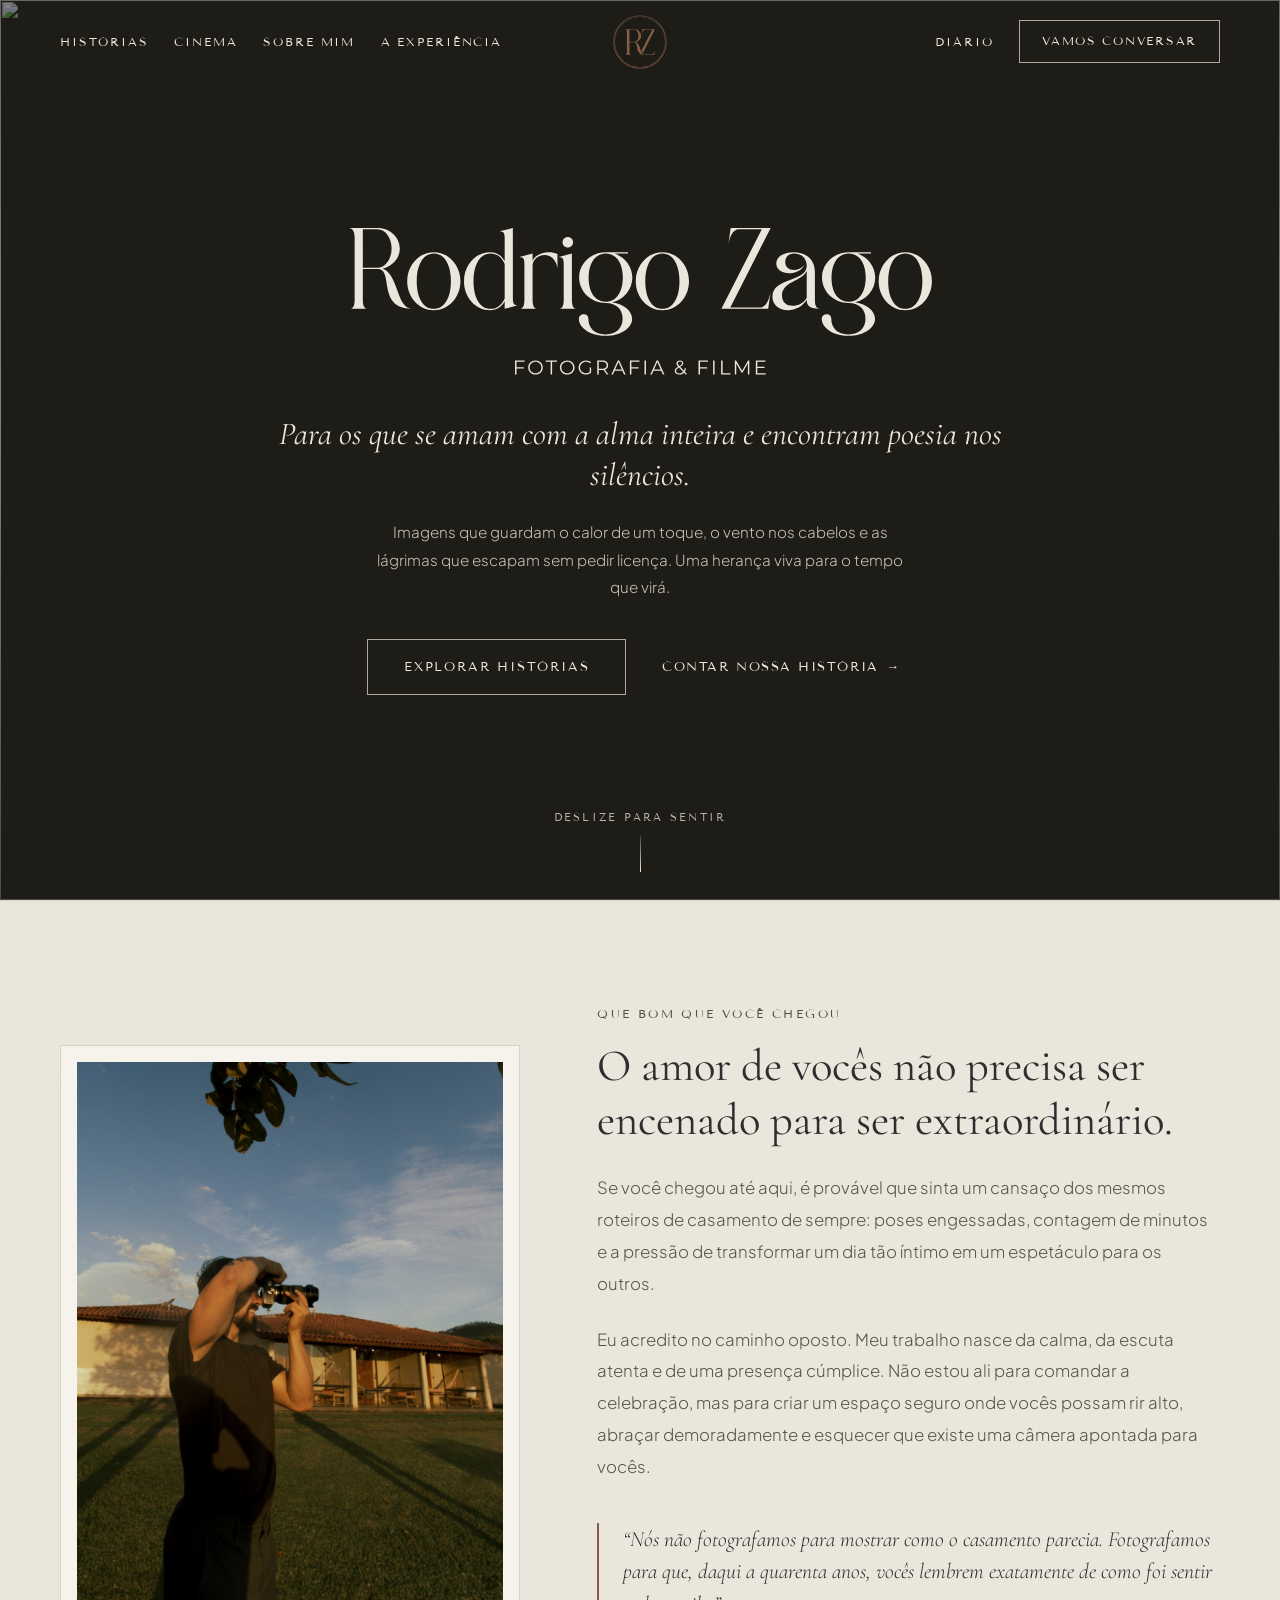
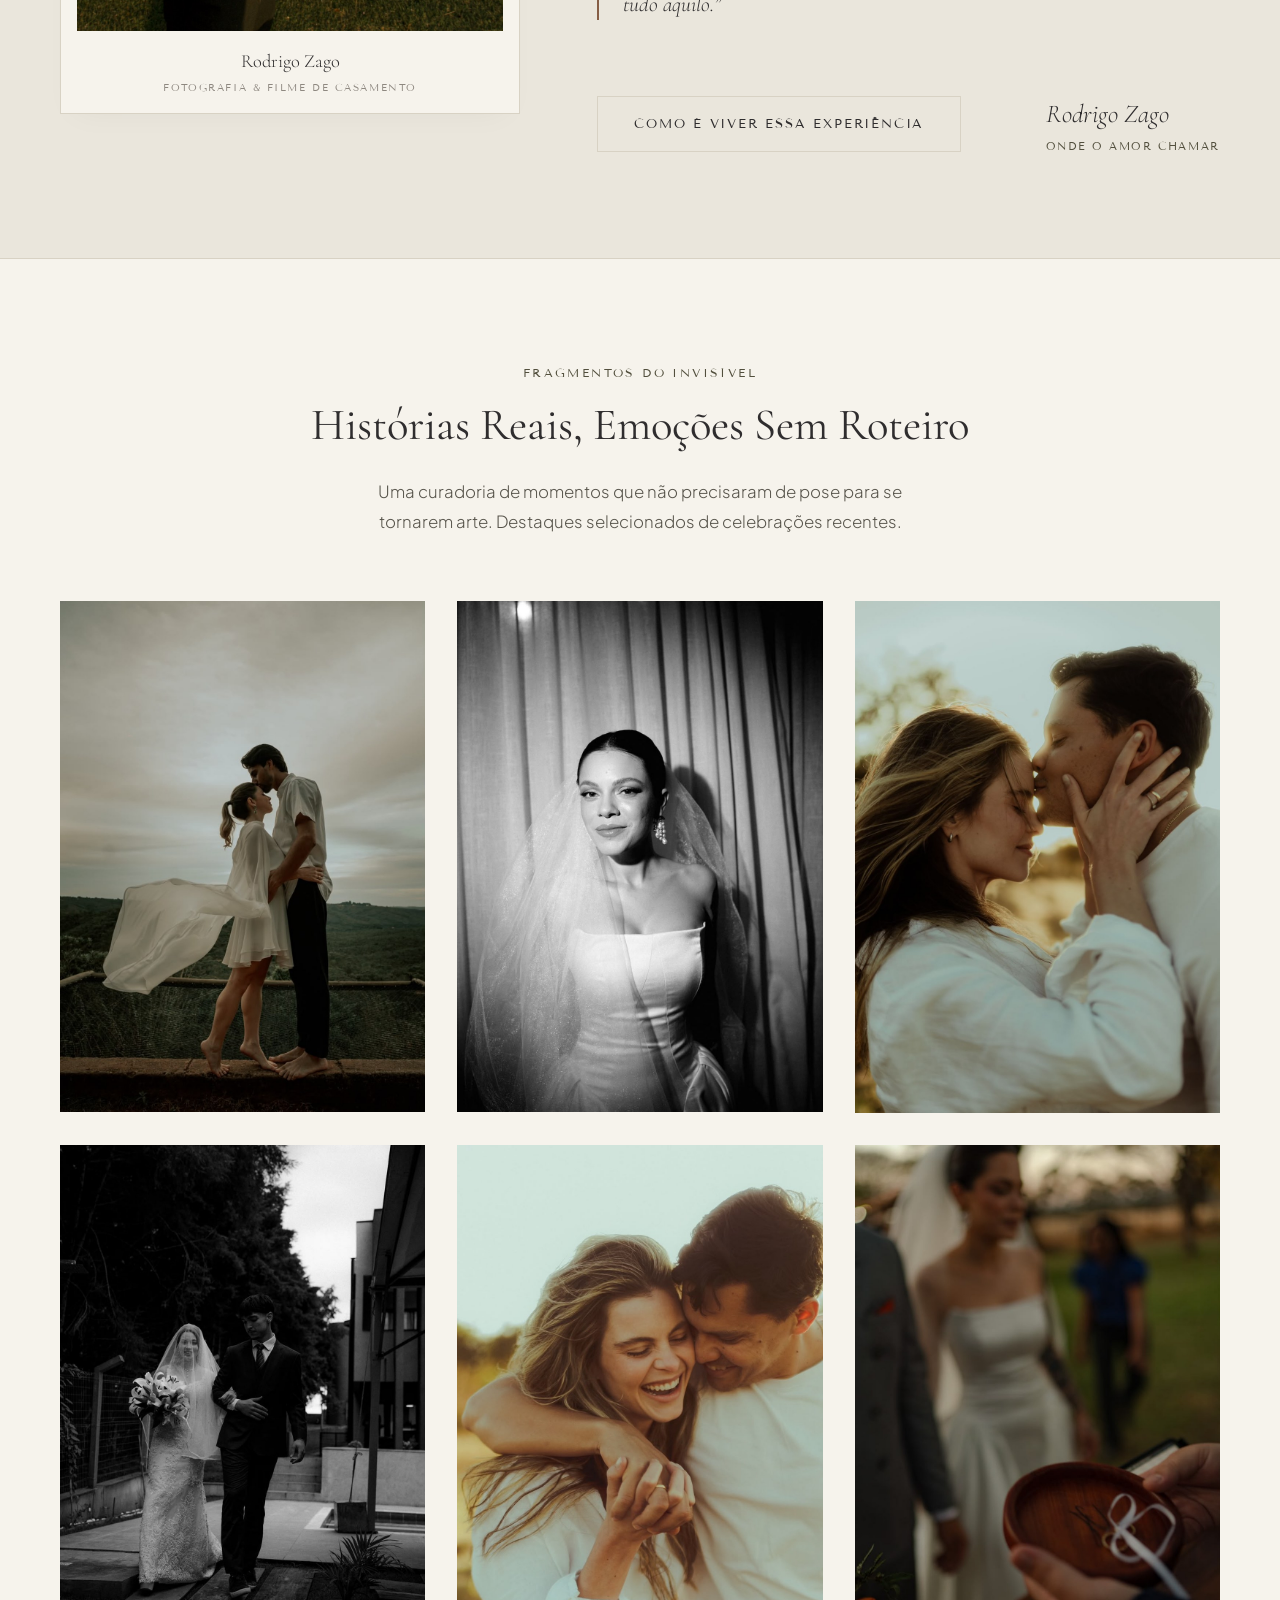
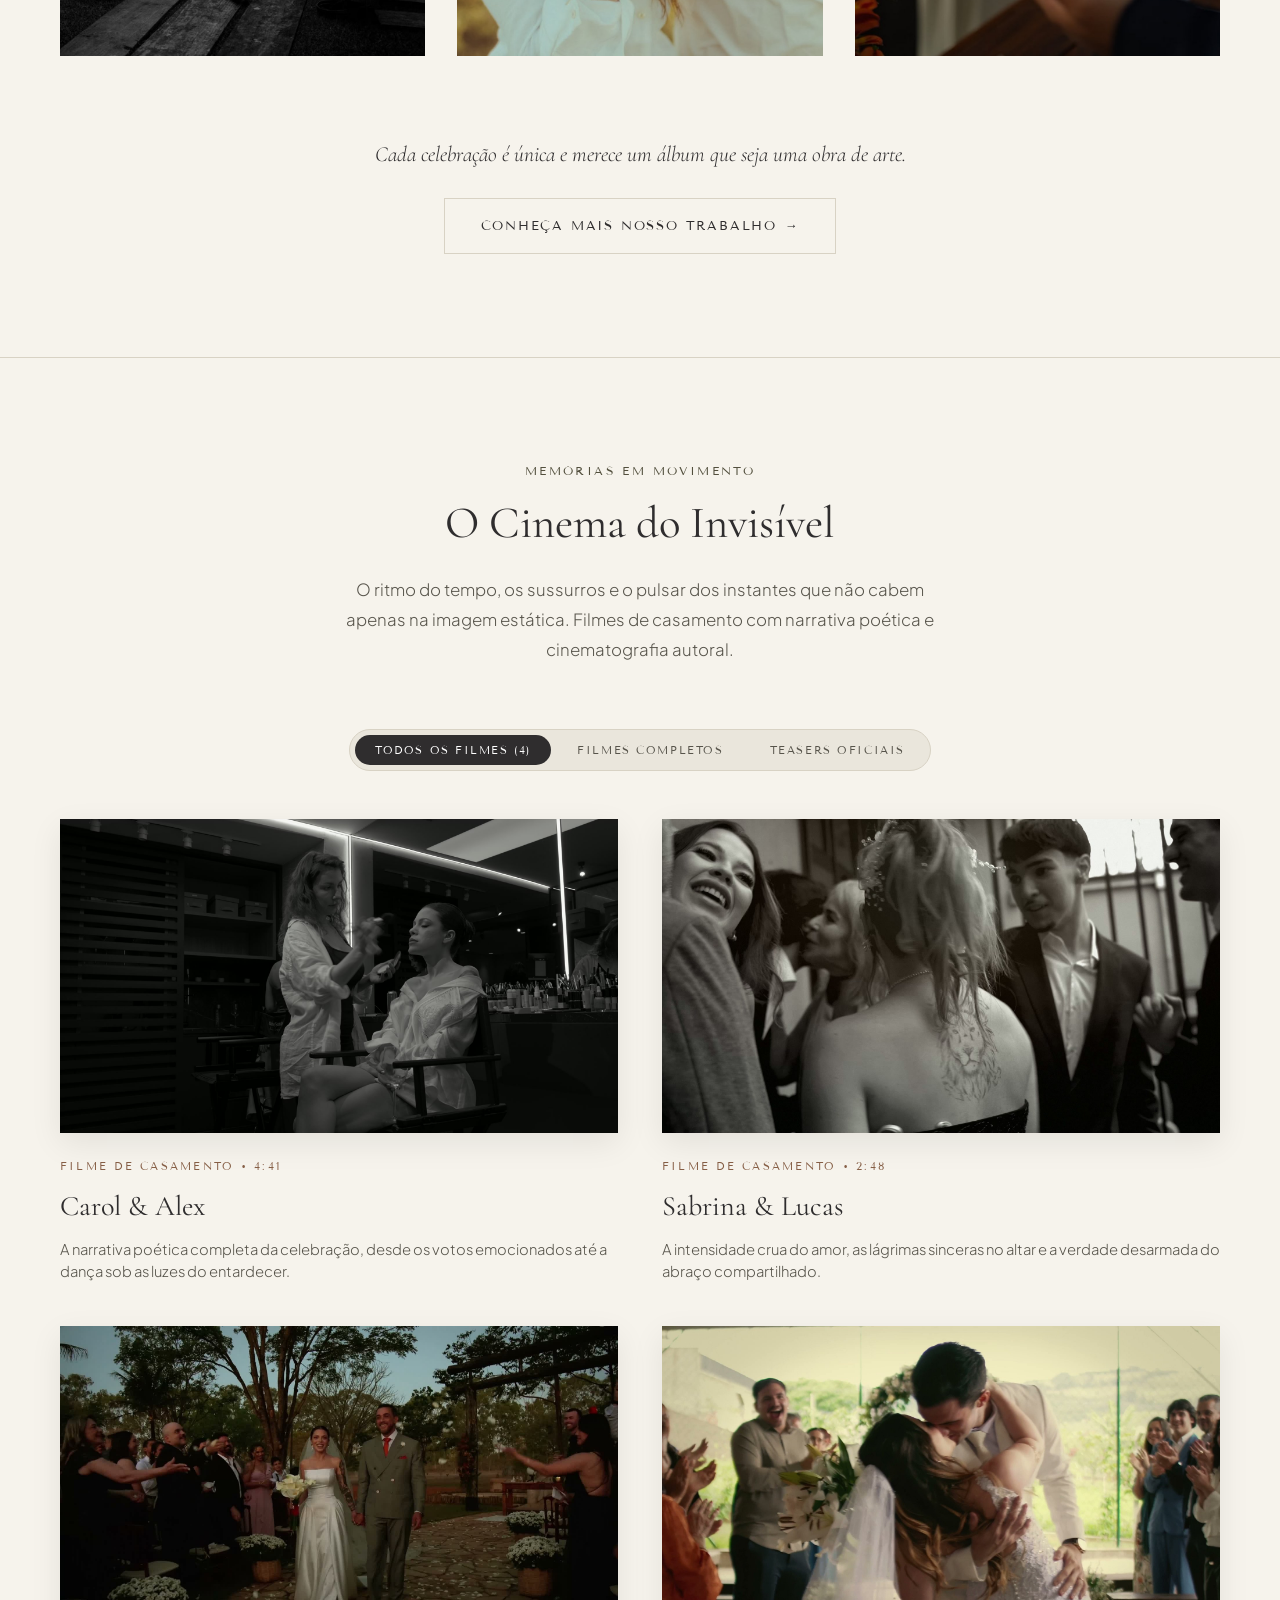
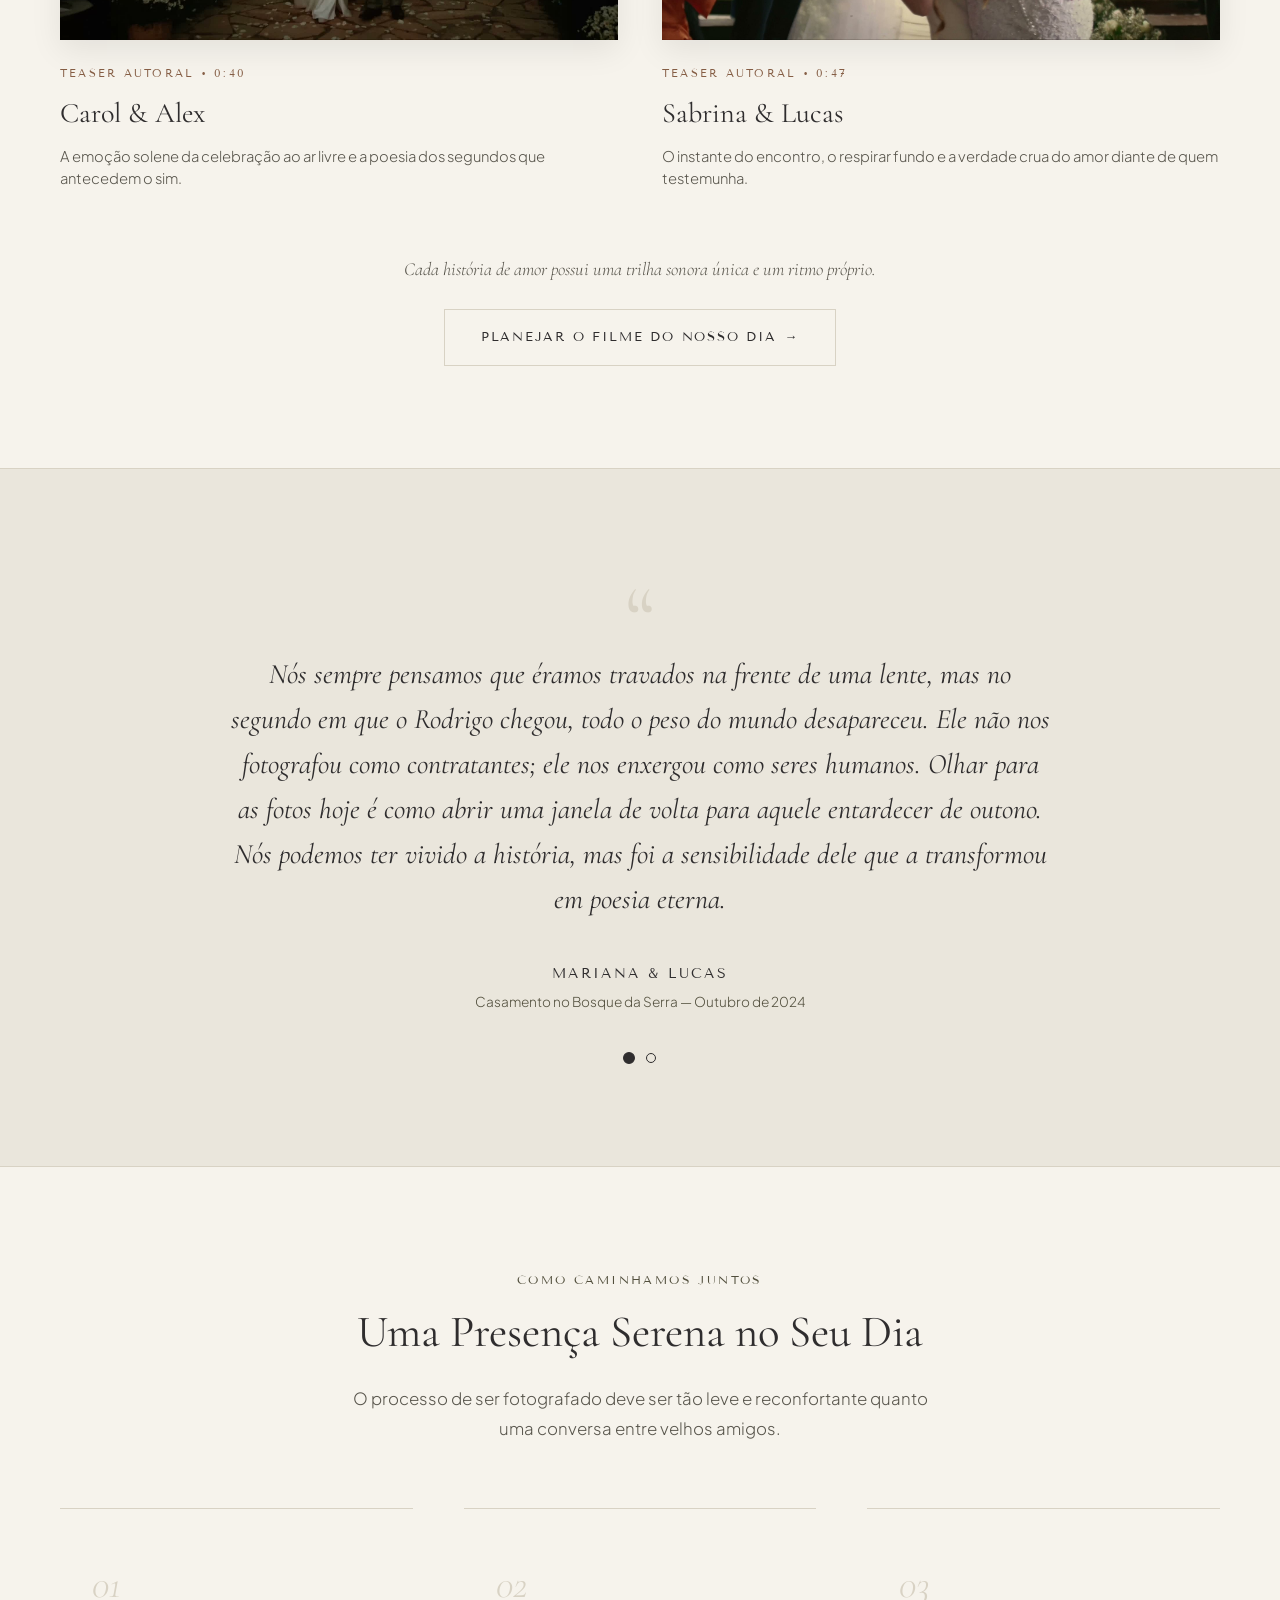
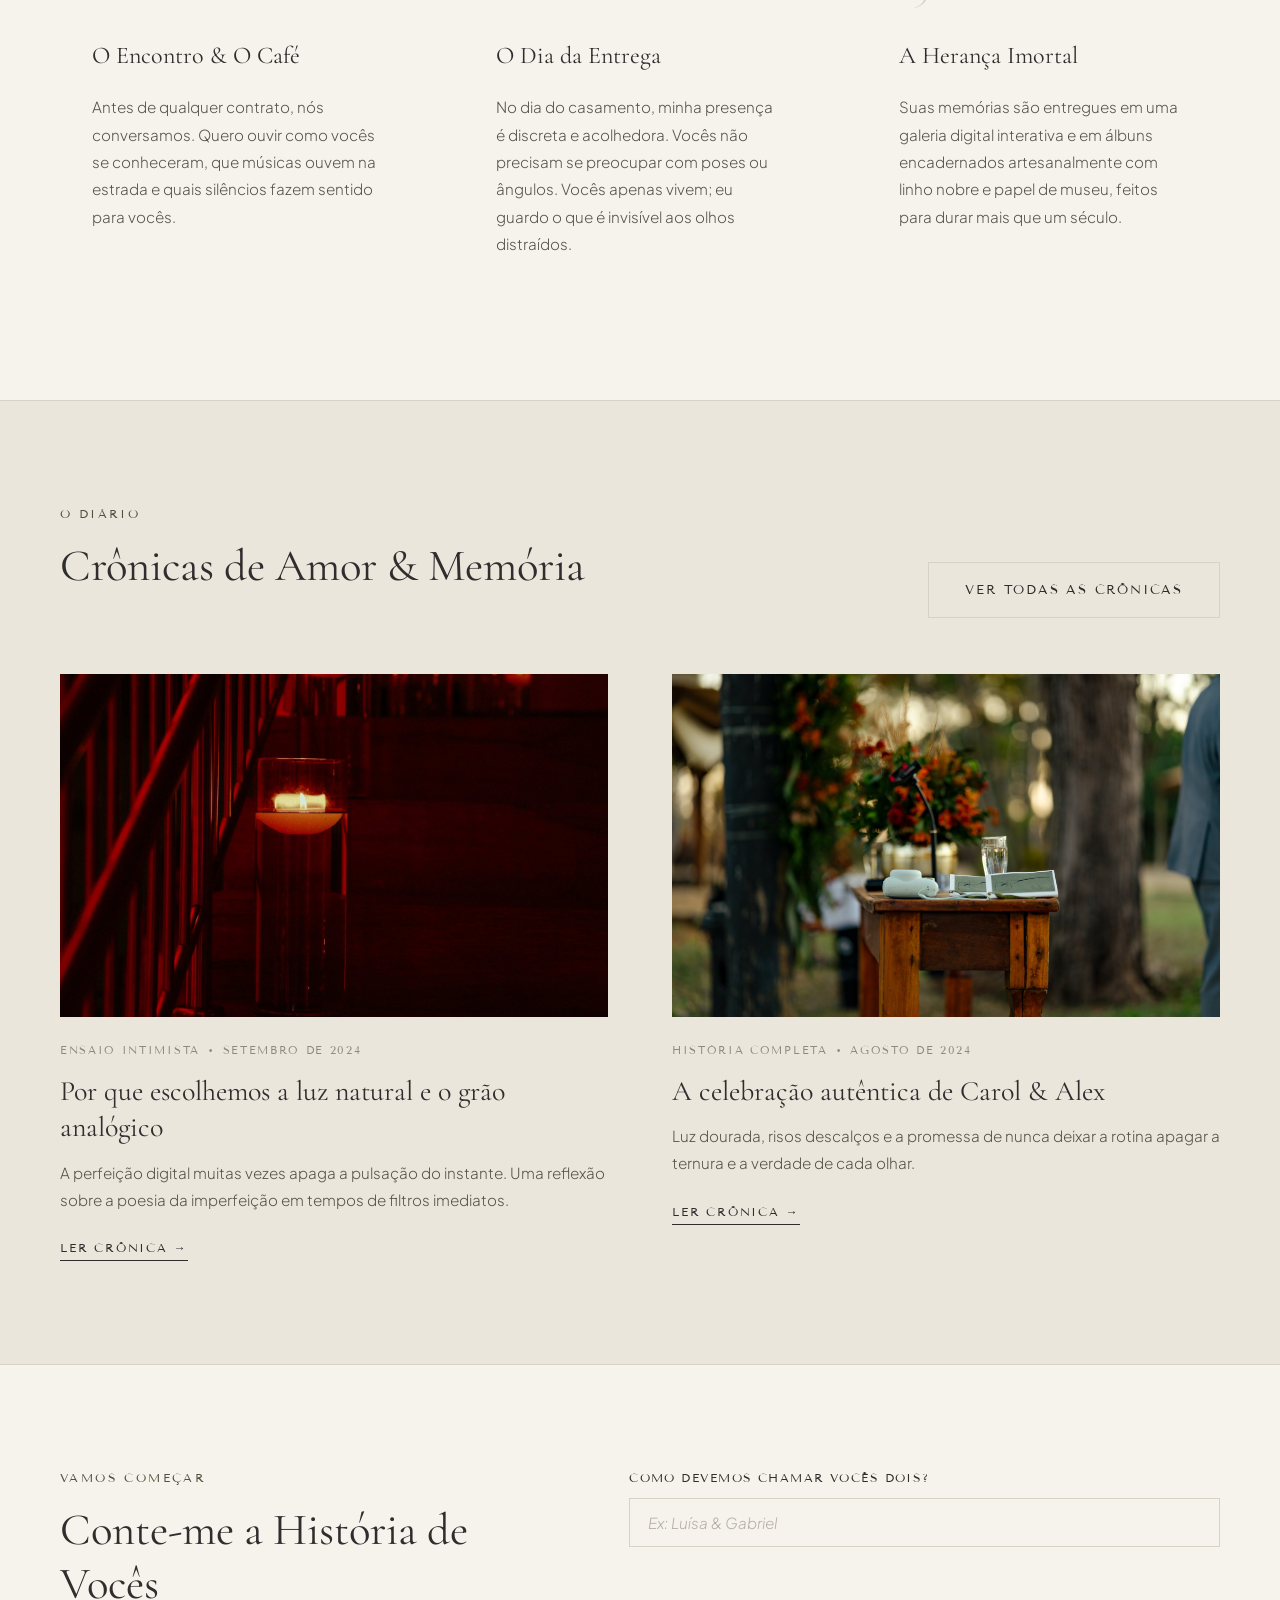
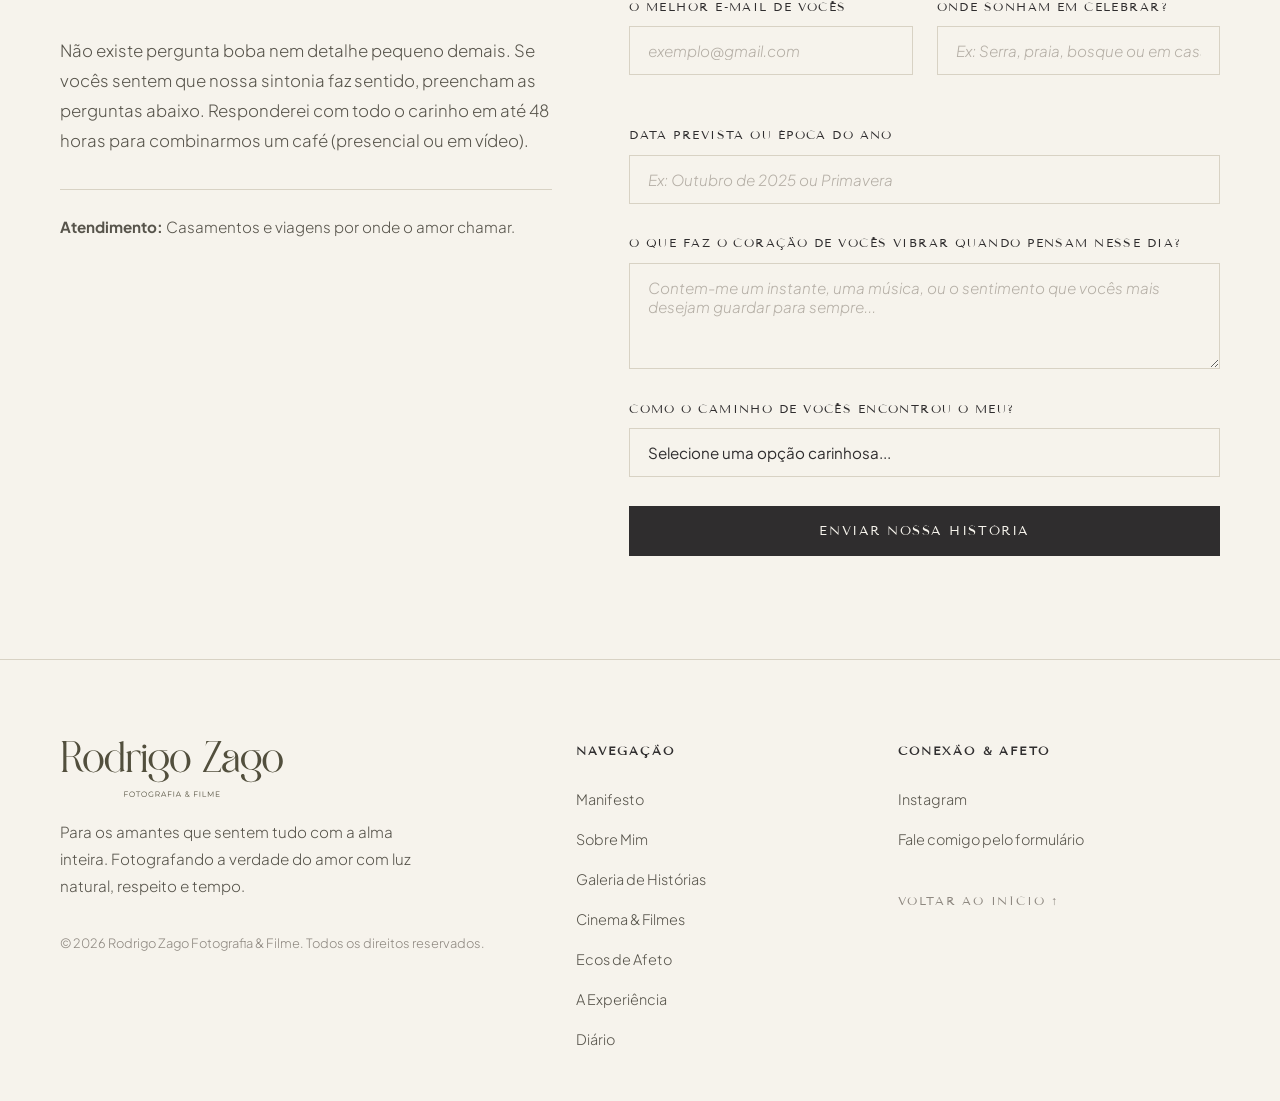
==== commit c41c208f: "refactor(contato): remover informacao de WhatsApp direto da coluna lateral da secao de contato" ====
--- a/index.html
+++ b/index.html
@@ -592,7 +592,6 @@
             Não existe pergunta boba nem detalhe pequeno demais. Se vocês sentem que nossa sintonia faz sentido, preencham as perguntas abaixo. Responderei com todo o carinho em até 48 horas para combinarmos um café (presencial ou em vídeo).
           </p>
           <div class="contact-direct-info">
-            <p><strong>WhatsApp direto:</strong> <a href="https://wa.me/5561998685870" target="_blank" rel="noopener" style="color: inherit; text-decoration: underline;">(61) 99868-5870</a></p>
             <p><strong>Atendimento:</strong> Casamentos e viagens por onde o amor chamar.</p>
           </div>
         </div>
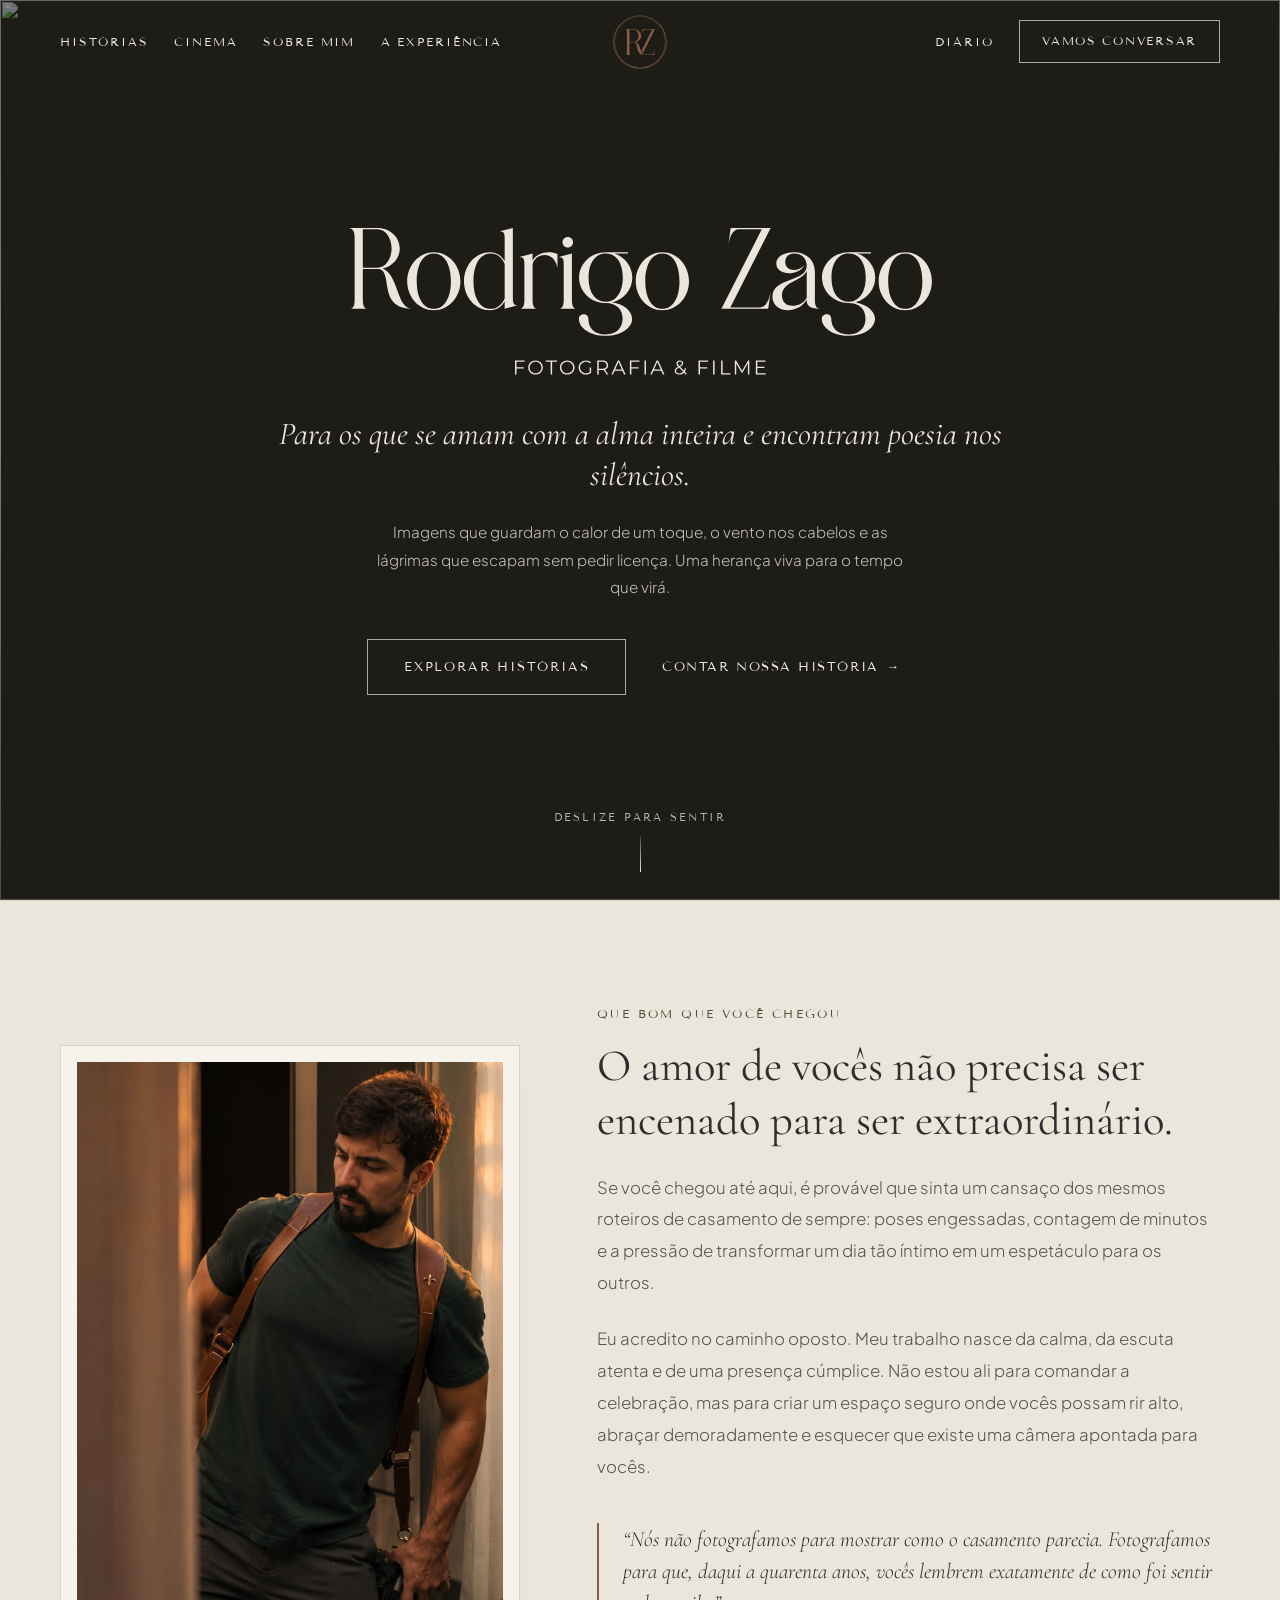
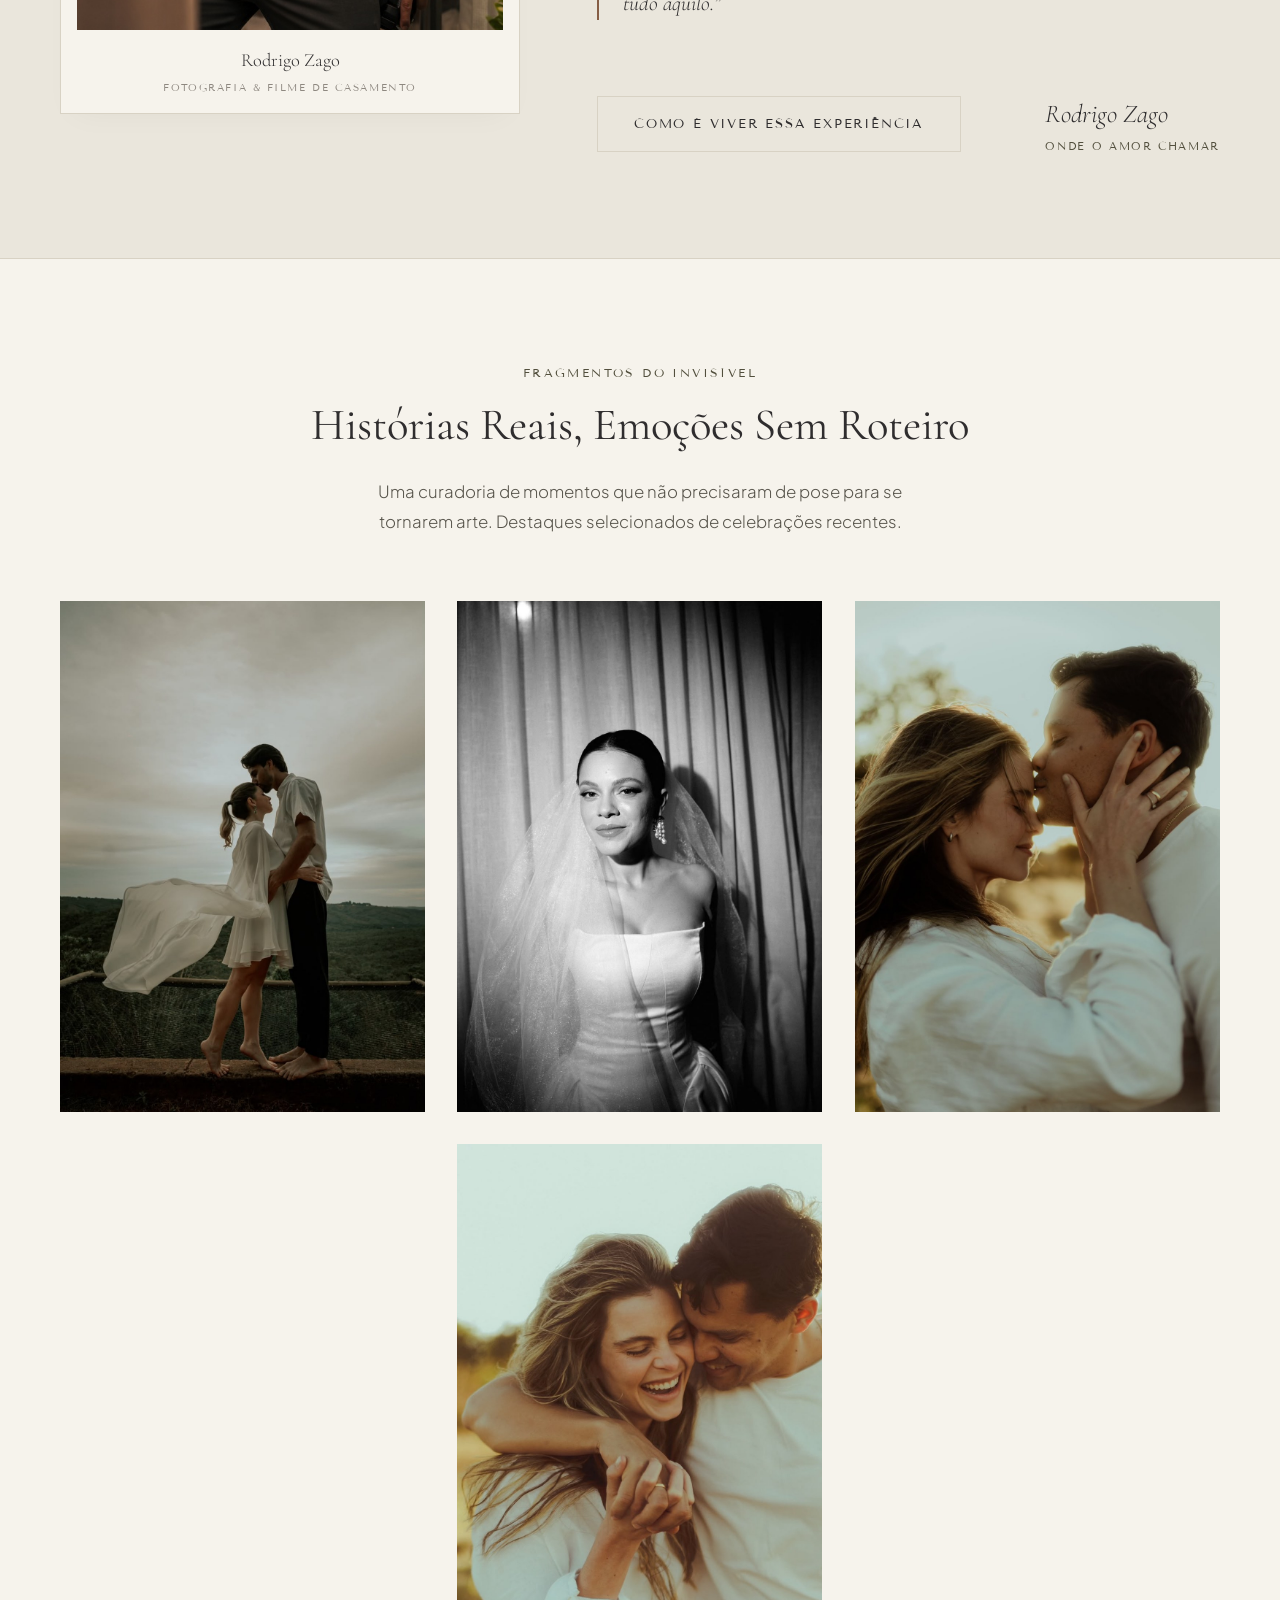
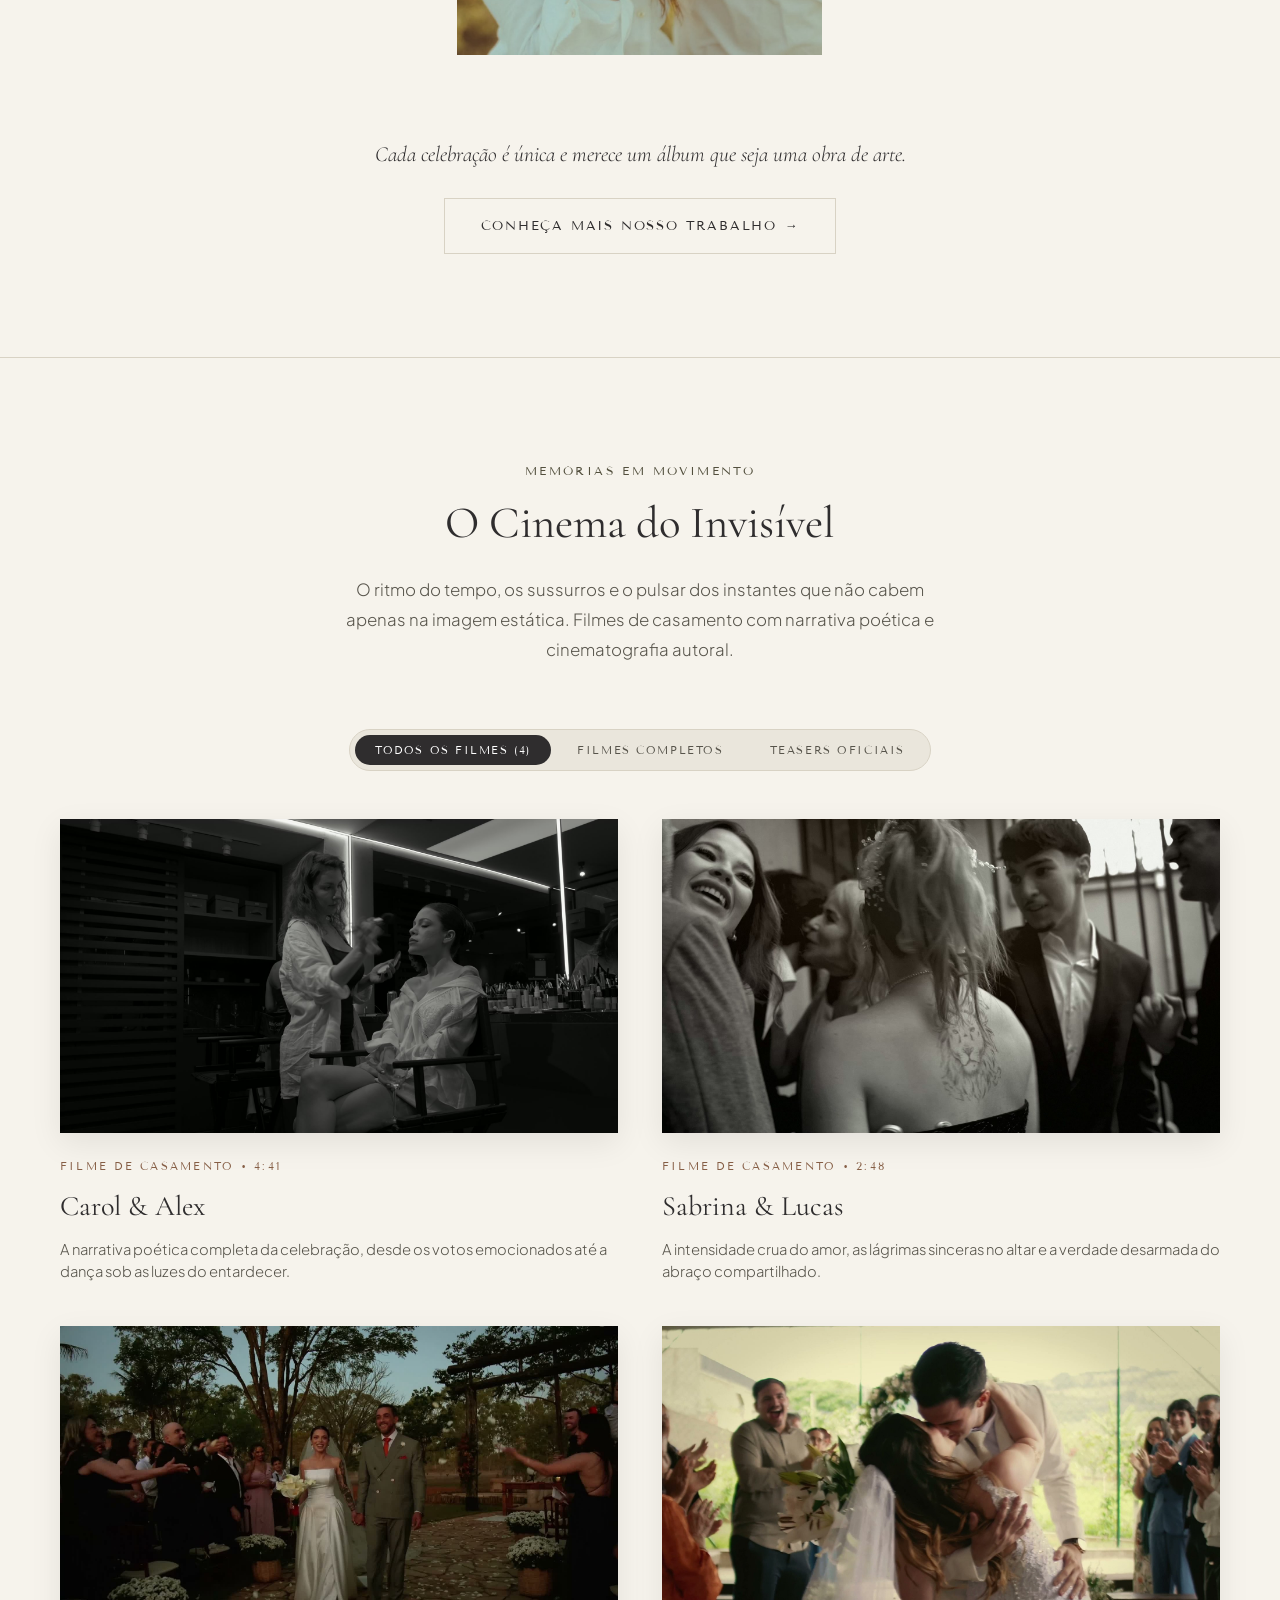
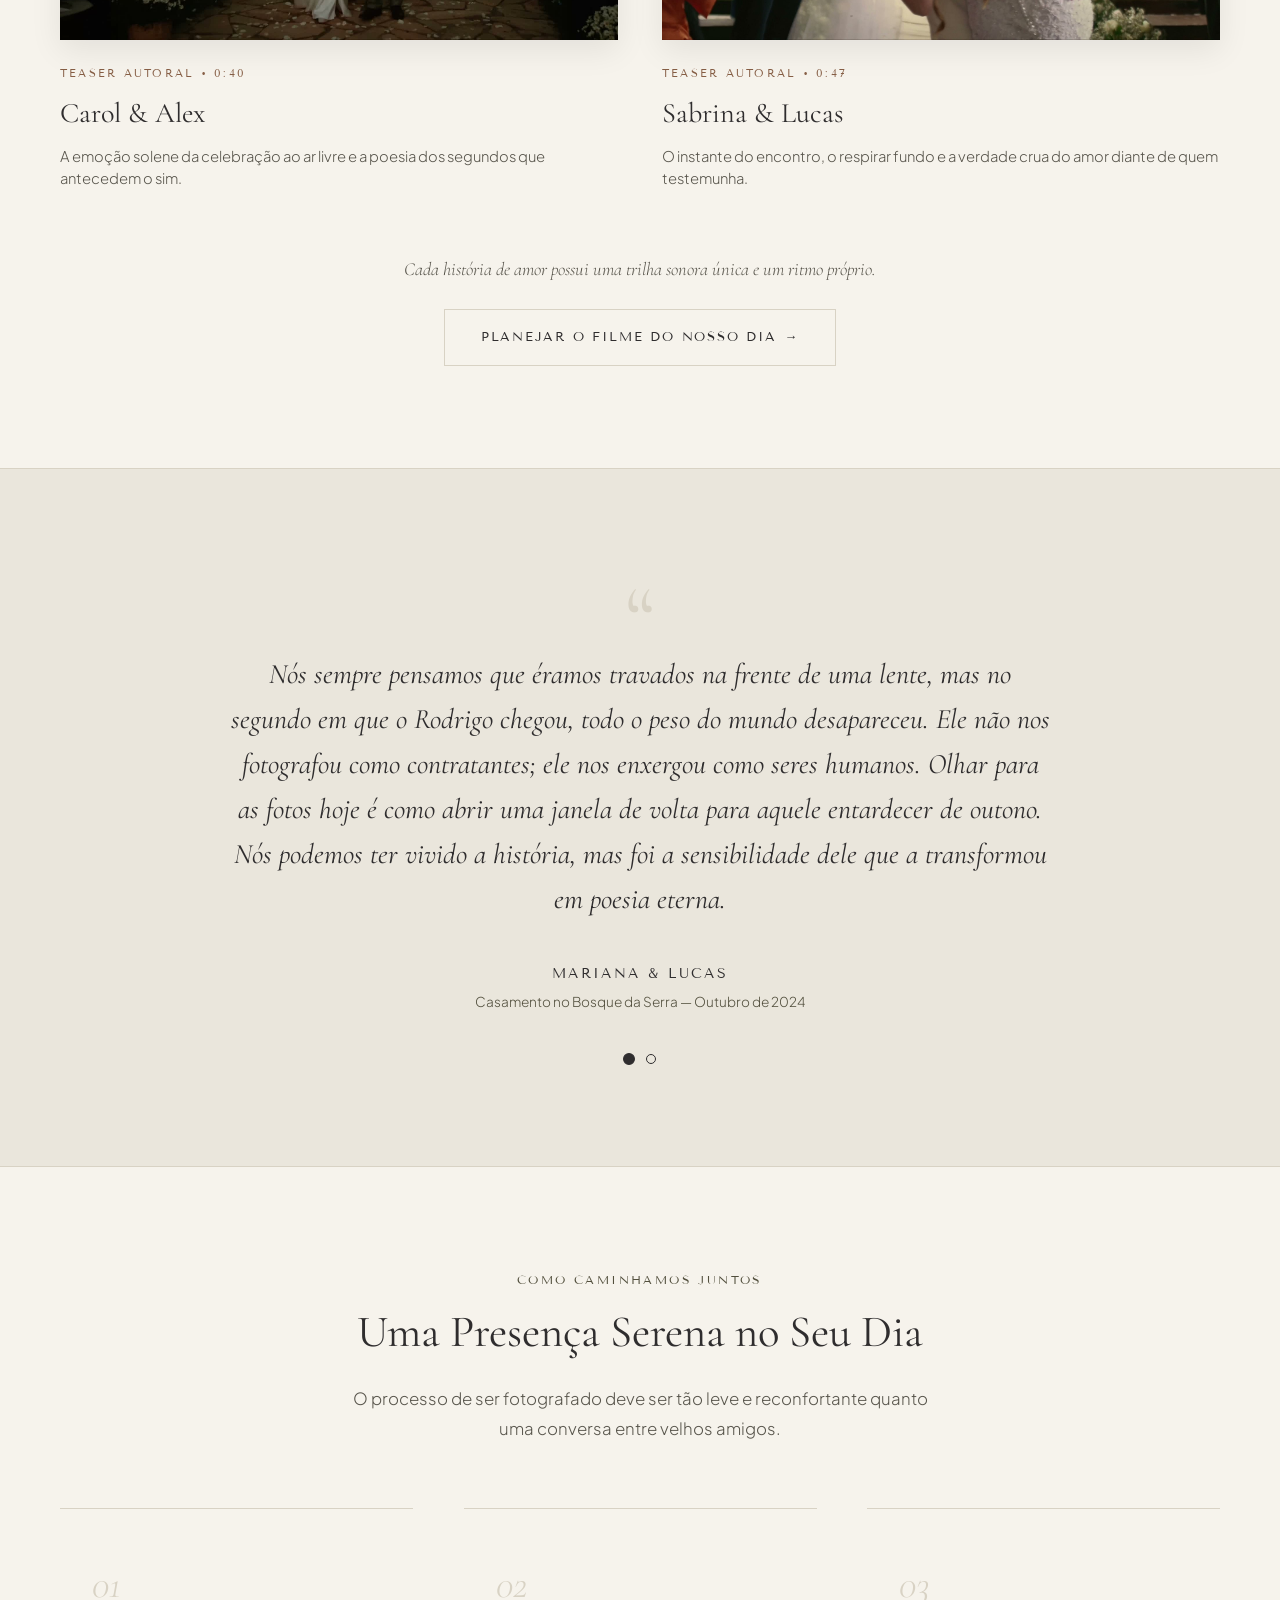
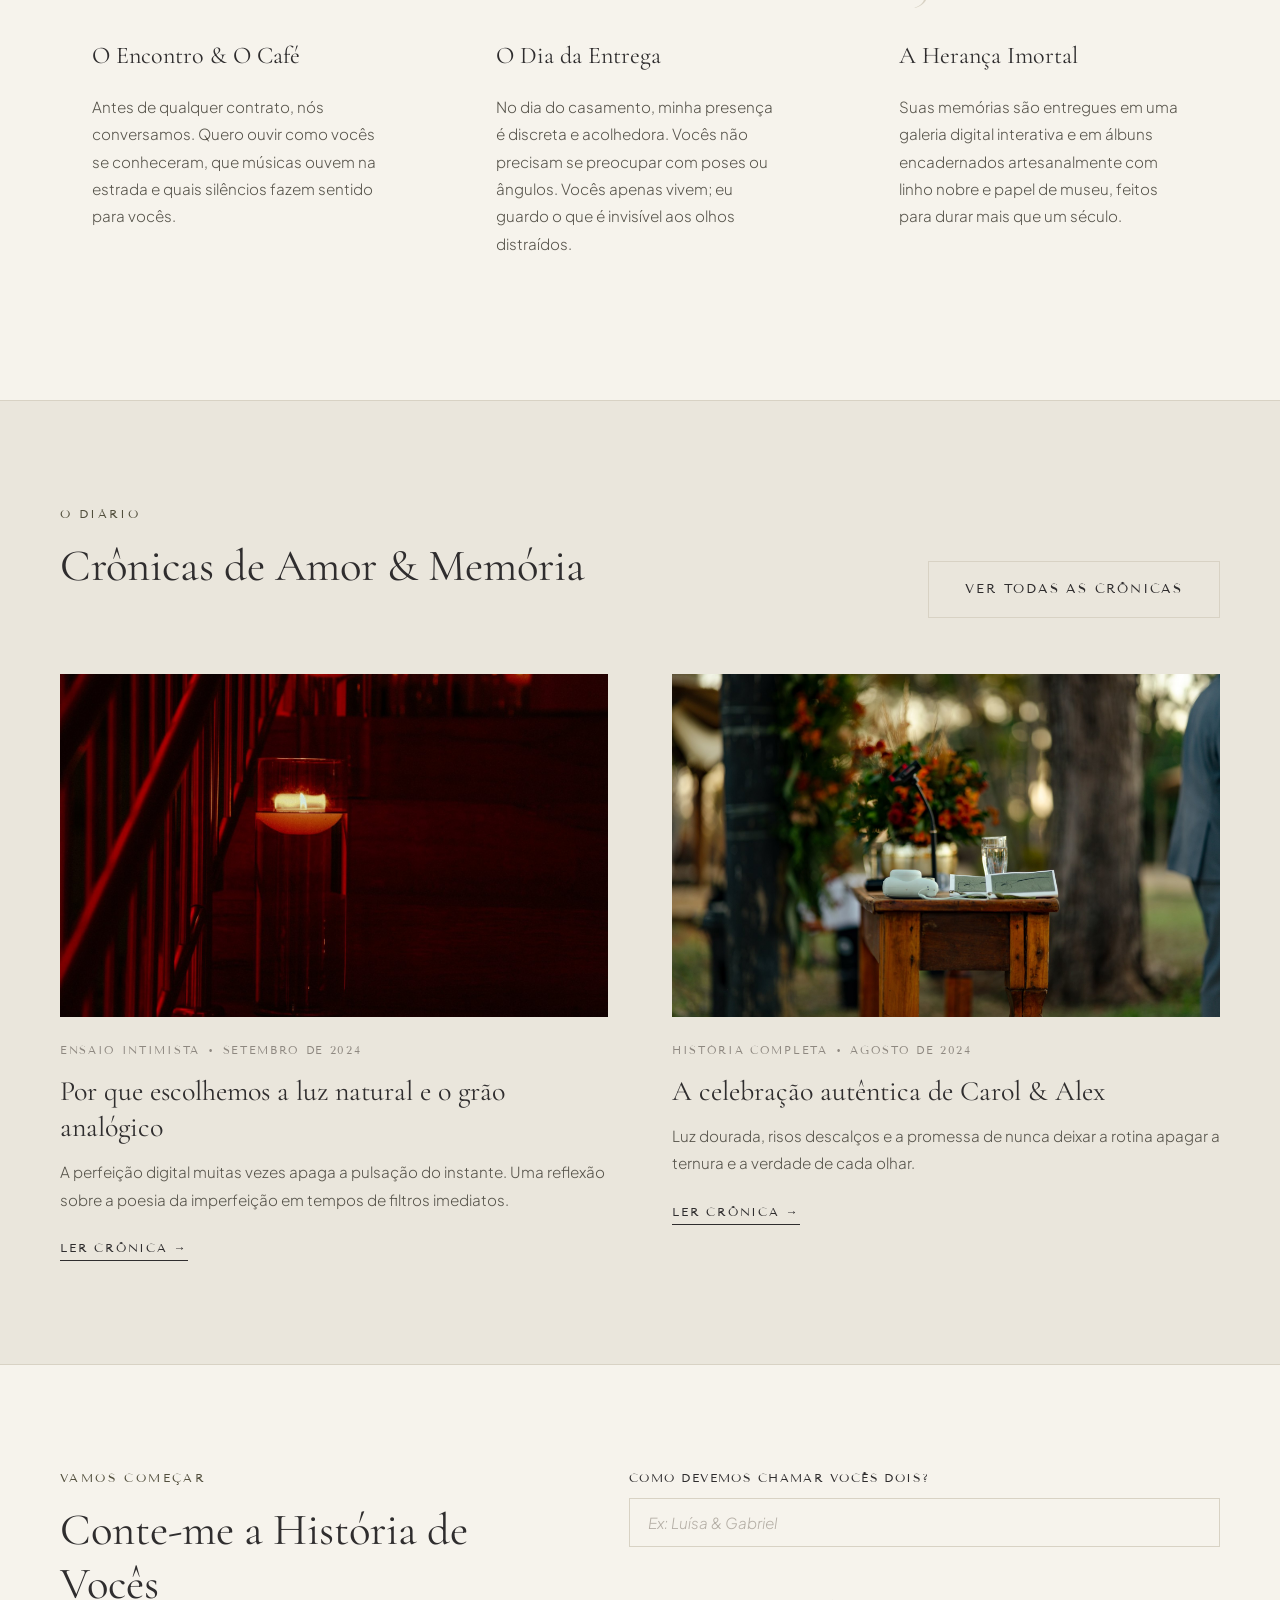
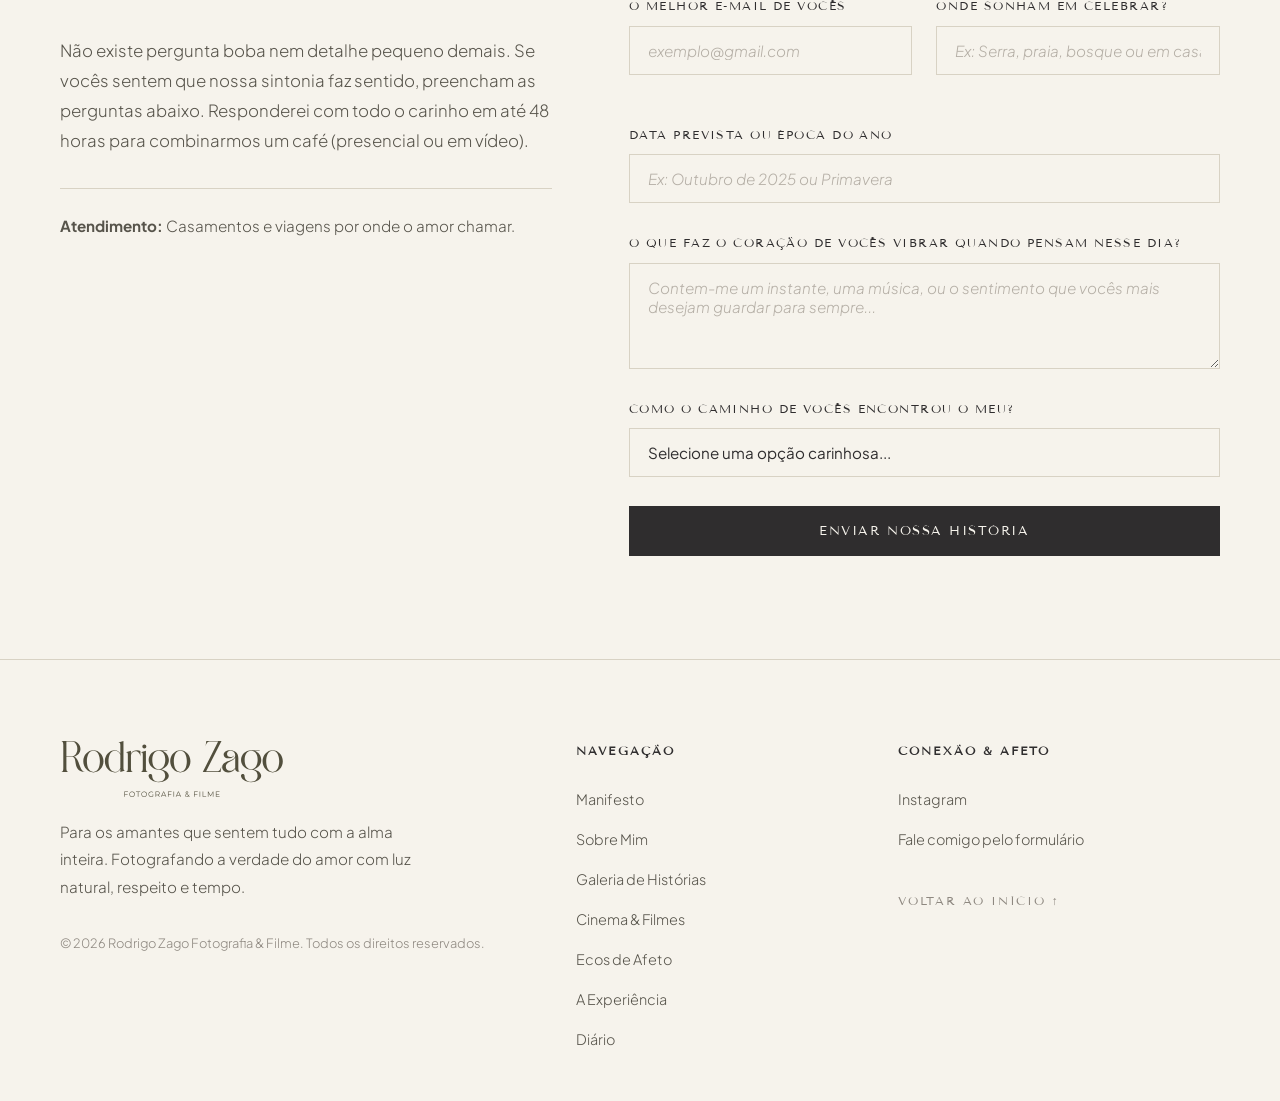
==== commit 3f48dab9: "feat(ui): adicionar animacoes suaves de entrada ao rolar a pagina (scroll reveal)" ====
--- a/index.html
+++ b/index.html
@@ -111,7 +111,7 @@
     <!-- SEÇÃO SOBRE (ACOLHIMENTO HUMANO) -->
     <section class="about-section" id="sobre">
       <div class="container about-grid">
-        <div class="about-portrait-wrap">
+        <div class="about-portrait-wrap reveal reveal-scale">
           <div class="portrait-container">
             <img 
               src="assets/sobre/rodrigo.jpg" 
@@ -127,7 +127,7 @@
           </div>
         </div>
 
-        <div class="about-text-wrap">
+        <div class="about-text-wrap reveal reveal-from-right">
           <p class="section-tagline">QUE BOM QUE VOCÊ CHEGOU</p>
           <h2 class="section-heading">
             O amor de vocês não precisa ser encenado para ser extraordinário.
@@ -157,7 +157,7 @@
     <!-- SEÇÃO GALERIA / PORTFÓLIO EDITORIAL -->
     <section class="gallery-section" id="historias">
       <div class="container">
-        <div class="section-header-center">
+        <div class="section-header-center reveal">
           <p class="section-tagline">FRAGMENTOS DO INVISÍVEL</p>
           <h2 class="section-heading">Histórias Reais, Emoções Sem Roteiro</h2>
           <p class="section-description">
@@ -166,7 +166,7 @@
         </div>
 
         <!-- Seis Fotos de Destaque / Carrossel Mobile -->
-        <div class="highlights-carousel-wrapper">
+        <div class="highlights-carousel-wrapper reveal">
           <div class="highlights-grid" id="galleryGrid">
           
           <!-- Destaque 1: Paisagem & Ensaio na Serra -->
@@ -276,7 +276,7 @@
           </div>
         </div>
 
-        <div class="gallery-cta">
+        <div class="gallery-cta reveal">
           <p class="gallery-invitation">Cada celebração é única e merece um álbum que seja uma obra de arte.</p>
           <a href="galeria.html" class="btn btn-outline">
             Conheça mais nosso trabalho <span class="arrow" aria-hidden="true" style="margin-left: 8px;">→</span>
@@ -288,7 +288,7 @@
     <!-- SEÇÃO CINEMA / FILMES DE CASAMENTO (MEMÓRIAS EM MOVIMENTO) -->
     <section class="cinema-section" id="cinema">
       <div class="container">
-        <div class="section-header-center">
+        <div class="section-header-center reveal">
           <p class="section-tagline">MEMÓRIAS EM MOVIMENTO</p>
           <h2 class="section-heading">O Cinema do Invisível</h2>
           <p class="section-description">
@@ -297,7 +297,7 @@
         </div>
 
         <!-- Filtros da Seção Cinema -->
-        <div class="cinema-tabs-wrapper">
+        <div class="cinema-tabs-wrapper reveal">
           <div class="cinema-tabs" role="tablist" aria-label="Filtrar acervo cinematográfico">
             <button class="cinema-tab-btn active" data-filter="all" role="tab" aria-selected="true">Todos os Filmes (4)</button>
             <button class="cinema-tab-btn" data-filter="filmes" role="tab" aria-selected="false">Filmes Completos</button>
@@ -306,7 +306,7 @@
         </div>
 
         <!-- Carrossel / Grid de Vídeos Cinematográficos Widescreen 16:9 -->
-        <div class="cinema-carousel-wrapper">
+        <div class="cinema-carousel-wrapper reveal">
           <div class="cinema-grid" id="cinemaGrid">
           <!-- 1. Carol & Alex: Filme Completo (4:41) -->
           <article class="cinema-card" data-category="filmes" tabindex="0" role="button" aria-label="Assistir ao filme completo de casamento de Carol e Alex em tela cheia">
@@ -434,7 +434,7 @@
         </div>
       </div>
 
-        <div class="cinema-cta">
+        <div class="cinema-cta reveal">
           <p class="cinema-invitation">Cada história de amor possui uma trilha sonora única e um ritmo próprio.</p>
           <a href="#contato" class="btn btn-outline">
             Planejar o filme do nosso dia <span class="arrow" aria-hidden="true" style="margin-left: 8px;">→</span>
@@ -446,7 +446,7 @@
     <!-- SEÇÃO DEPOIMENTOS (ECOS DE AFETO) -->
     <section class="testimonial-section" id="depoimentos">
       <div class="container">
-        <div class="testimonial-card">
+        <div class="testimonial-card reveal reveal-scale">
           <div class="testimonial-quote-mark" aria-hidden="true">“</div>
           
           <div class="testimonials-slider" id="testimonialSlider">
@@ -485,7 +485,7 @@
     <!-- SEÇÃO A EXPERIÊNCIA (O PROCESSO AFETIVO) -->
     <section class="experience-section" id="experiencia">
       <div class="container">
-        <div class="section-header-center">
+        <div class="section-header-center reveal">
           <p class="section-tagline">COMO CAMINHAMOS JUNTOS</p>
           <h2 class="section-heading">Uma Presença Serena no Seu Dia</h2>
           <p class="section-description">
@@ -524,7 +524,7 @@
     <!-- SEÇÃO DIÁRIO & CRÔNICAS -->
     <section class="journal-section" id="diario">
       <div class="container">
-        <div class="journal-header">
+        <div class="journal-header reveal">
           <div>
             <p class="section-tagline">O DIÁRIO</p>
             <h2 class="section-heading">Crônicas de Amor & Memória</h2>
@@ -532,52 +532,65 @@
           <a href="#contato" class="btn btn-outline desktop-only">Ver Todas as Crônicas</a>
         </div>
 
-        <div class="journal-grid">
-          <article class="journal-card">
-            <a href="#contato" class="journal-card-link">
-              <div class="journal-img-wrapper">
-                <img 
-                  src="assets/portfolio/aniversario-fashion/a7r01749.jpg" 
-                  alt="Noiva caminhando descalça entre a vegetação suave" 
-                  loading="lazy" 
-                  decoding="async"
-                >
-              </div>
-              <div class="journal-meta">
-                <span class="journal-tag">Ensaio Intimista</span>
-                <span class="dot-divider">•</span>
-                <time datetime="2024-09-12">Setembro de 2024</time>
-              </div>
-              <h3 class="journal-title">Por que escolhemos a luz natural e o grão analógico</h3>
-              <p class="journal-excerpt">
-                A perfeição digital muitas vezes apaga a pulsação do instante. Uma reflexão sobre a poesia da imperfeição em tempos de filtros imediatos.
-              </p>
-              <span class="read-more">Ler Crônica <span aria-hidden="true">→</span></span>
-            </a>
-          </article>
-
-          <article class="journal-card">
-            <a href="#contato" class="journal-card-link">
-              <div class="journal-img-wrapper">
-                <img 
-                  src="assets/portfolio/carol-e-alex/carolealex-291.jpg" 
-                  alt="Casal abraçado ao pôr do sol" 
-                  loading="lazy" 
-                  decoding="async"
-                >
-              </div>
-              <div class="journal-meta">
-                <span class="journal-tag">História Completa</span>
-                <span class="dot-divider">•</span>
-                <time datetime="2024-08-20">Agosto de 2024</time>
-              </div>
-              <h3 class="journal-title">A celebração autêntica de Carol & Alex</h3>
-              <p class="journal-excerpt">
-                Luz dourada, risos descalços e a promessa de nunca deixar a rotina apagar a ternura e a verdade de cada olhar.
-              </p>
-              <span class="read-more">Ler Crônica <span aria-hidden="true">→</span></span>
-            </a>
-          </article>
+        <!-- Carrossel / Grid de Crônicas e Ensaios -->
+        <div class="journal-carousel-wrapper reveal">
+          <div class="journal-grid" id="journalGrid">
+            <article class="journal-card" data-article="grao-analogico">
+              <a href="cronica-luz-natural-grao-analogico.html" class="journal-card-link open-journal-modal" data-article="grao-analogico">
+                <div class="journal-img-wrapper">
+                  <img 
+                    src="assets/portfolio/aniversario-fashion/a7r01749.jpg" 
+                    alt="Noiva caminhando descalça entre a vegetação suave" 
+                    loading="lazy" 
+                    decoding="async"
+                  >
+                </div>
+                <div class="journal-meta">
+                  <span class="journal-tag">Ensaio Intimista</span>
+                  <span class="dot-divider">•</span>
+                  <time datetime="2024-09-12">Setembro de 2024</time>
+                </div>
+                <h3 class="journal-title">Por que escolhemos a luz natural e o grão analógico</h3>
+                <p class="journal-excerpt">
+                  A perfeição digital muitas vezes apaga a pulsação do instante. Uma reflexão sobre a poesia da imperfeição em tempos de filtros imediatos.
+                </p>
+                <span class="read-more">Ler Crônica <span aria-hidden="true">→</span></span>
+              </a>
+            </article>
+
+            <article class="journal-card" data-article="carol-alex">
+              <a href="cronica-carol-e-alex.html" class="journal-card-link open-journal-modal" data-article="carol-alex">
+                <div class="journal-img-wrapper">
+                  <img 
+                    src="assets/portfolio/carol-e-alex/carolealex-291.jpg" 
+                    alt="Casal abraçado ao pôr do sol" 
+                    loading="lazy" 
+                    decoding="async"
+                  >
+                </div>
+                <div class="journal-meta">
+                  <span class="journal-tag">História Completa</span>
+                  <span class="dot-divider">•</span>
+                  <time datetime="2024-08-20">Agosto de 2024</time>
+                </div>
+                <h3 class="journal-title">A celebração autêntica de Carol & Alex</h3>
+                <p class="journal-excerpt">
+                  Luz dourada, risos descalços e a promessa de nunca deixar a rotina apagar a ternura e a verdade de cada olhar.
+                </p>
+                <span class="read-more">Ler Crônica <span aria-hidden="true">→</span></span>
+              </a>
+            </article>
+          </div>
+
+          <!-- Controles de Navegação do Carrossel Mobile -->
+          <div class="journal-carousel-controls" aria-label="Navegação das crônicas">
+            <button class="carousel-nav-btn prev" id="journalPrev" aria-label="Crônica anterior">‹</button>
+            <div class="carousel-dots" id="journalDots" role="tablist" aria-label="Indicadores das crônicas">
+              <button class="carousel-dot active" data-slide="0" aria-label="Crônica 1 de 2"></button>
+              <button class="carousel-dot" data-slide="1" aria-label="Crônica 2 de 2"></button>
+            </div>
+            <button class="carousel-nav-btn next" id="journalNext" aria-label="Próxima crônica">›</button>
+          </div>
         </div>
       </div>
     </section>
@@ -585,7 +598,7 @@
     <!-- SEÇÃO CONTATO HUMANIZADO (CONVITE) -->
     <section class="contact-section" id="contato">
       <div class="container contact-container">
-        <div class="contact-intro">
+        <div class="contact-intro reveal reveal-from-left">
           <p class="section-tagline">VAMOS COMEÇAR</p>
           <h2 class="section-heading">Conte-me a História de Vocês</h2>
           <p class="contact-lead">
@@ -596,7 +609,7 @@
           </div>
         </div>
 
-        <div class="form-wrapper">
+        <div class="form-wrapper reveal reveal-from-right">
           <form class="intimate-form" id="contactForm" novalidate>
             <div class="form-group">
               <label for="names" class="form-label">Como devemos chamar vocês dois?</label>
@@ -670,7 +683,7 @@
   <!-- RODAPÉ MINIMALISTA -->
   <footer class="site-footer">
     <div class="container footer-grid">
-      <div class="footer-col brand-col">
+      <div class="footer-col brand-col reveal">
         <h4 class="footer-brand"><svg class="logo-wordmark logo-wordmark--footer" role="img" aria-label="Rodrigo Zago Fotografia & Filme"><use href="#logo-rzago"/></svg></h4>
         <p class="footer-philosophy">
           Para os amantes que sentem tudo com a alma inteira. Fotografando a verdade do amor com luz natural, respeito e tempo.
@@ -678,7 +691,7 @@
         <p class="footer-copy">© 2026 Rodrigo Zago Fotografia & Filme. Todos os direitos reservados.</p>
       </div>
 
-      <div class="footer-col links-col">
+      <div class="footer-col links-col reveal">
         <h5 class="footer-title">Navegação</h5>
         <ul class="footer-nav">
           <li><a href="#manifesto">Manifesto</a></li>
@@ -691,7 +704,7 @@
         </ul>
       </div>
 
-      <div class="footer-col connection-col">
+      <div class="footer-col connection-col reveal">
         <h5 class="footer-title">Conexão & Afeto</h5>
         <ul class="footer-nav">
           <!-- TODO (aguardando cliente): link e @ do Instagram -->
@@ -759,6 +772,48 @@
     </div>
   </dialog>
 
+  <!-- MODAL DE LEITURA EDITORIAL DE CRÔNICAS -->
+  <dialog class="journal-modal" id="journalModal" aria-labelledby="journalModalTitle">
+    <div class="journal-modal-inner">
+      <button class="journal-modal-close-btn" id="journalModalClose" aria-label="Fechar crônica">
+        <svg width="20" height="20" viewBox="0 0 24 24" fill="none" stroke="currentColor" stroke-width="2.2" stroke-linecap="round" stroke-linejoin="round" aria-hidden="true">
+          <line x1="18" y1="6" x2="6" y2="18"></line>
+          <line x1="6" y1="6" x2="18" y2="18"></line>
+        </svg>
+      </button>
+
+      <article class="journal-modal-article">
+        <header class="journal-modal-header">
+          <div class="journal-modal-meta">
+            <span class="journal-modal-tag" id="journalModalTag"></span>
+            <span class="dot-divider">•</span>
+            <time class="journal-modal-date" id="journalModalDate"></time>
+            <span class="dot-divider">•</span>
+            <span class="journal-modal-readtime" id="journalModalReadTime"></span>
+          </div>
+          <h2 class="journal-modal-title" id="journalModalTitle"></h2>
+          <p class="journal-modal-lead" id="journalModalLead"></p>
+        </header>
+
+        <div class="journal-modal-cover">
+          <img id="journalModalCover" src="" alt="" loading="lazy">
+        </div>
+
+        <div class="journal-modal-body" id="journalModalBody"></div>
+
+        <footer class="journal-modal-footer">
+          <div class="journal-modal-author">
+            <p class="journal-author-name">Rodrigo Zago</p>
+            <p class="journal-author-role">Fotografia & Filme • Memórias em Movimento</p>
+          </div>
+          <a href="contato.html" class="btn btn-primary journal-modal-cta" id="journalModalCta">
+            Conversar sobre a nossa história <span aria-hidden="true" style="margin-left: 8px;">→</span>
+          </a>
+        </footer>
+      </article>
+    </div>
+  </dialog>
+
   <!-- Script JS -->
   <script src="script.js"></script>
 </body>
--- a/style.css
+++ b/style.css
@@ -477,9 +477,22 @@
   align-items: center;
 }
 
+/* Animação suave de entrada editorial para os elementos do Hero */
+@keyframes editorialFadeUp {
+  from {
+    opacity: 0;
+    transform: translateY(22px);
+  }
+  to {
+    opacity: 1;
+    transform: translateY(0);
+  }
+}
+
 .hero-logo-heading {
   margin: 0 0 2.2rem;
   line-height: 0;
+  animation: editorialFadeUp 0.95s var(--transition-smooth) 0.1s both;
 }
 .hero-logo {
   width: clamp(260px, 46vw, 600px);
@@ -496,6 +509,7 @@
   color: var(--bg-surface);
   max-width: 760px;
   margin-bottom: 1.4rem;
+  animation: editorialFadeUp 1.05s var(--transition-smooth) 0.25s both;
 }
 
 .hero-subtext {
@@ -504,6 +518,7 @@
   color: rgba(234, 230, 220, 0.82);
   max-width: 540px;
   margin-bottom: 2.4rem;
+  animation: editorialFadeUp 1.05s var(--transition-smooth) 0.4s both;
 }
 
 .hero-actions {
@@ -512,6 +527,7 @@
   flex-wrap: wrap;
   align-items: center;
   gap: 1.5rem;
+  animation: editorialFadeUp 1.05s var(--transition-smooth) 0.55s both;
 }
 
 .hero-section .btn-outline {
@@ -959,6 +975,15 @@
   margin-bottom: 3.5rem;
 }
 
+.journal-carousel-wrapper {
+  position: relative;
+  width: 100%;
+}
+
+.journal-carousel-controls {
+  display: none;
+}
+
 .journal-grid {
   display: grid;
   grid-template-columns: repeat(2, 1fr);
@@ -1454,8 +1479,46 @@
   .item-wide .gallery-btn {
     aspect-ratio: 4 / 5;
   }
+  .journal-carousel-wrapper {
+    position: relative;
+    width: 100% !important;
+    overflow: hidden;
+  }
+
   .journal-grid {
-    grid-template-columns: 1fr;
+    display: flex !important;
+    width: 100% !important;
+    overflow-x: auto;
+    scroll-snap-type: x mandatory;
+    -webkit-overflow-scrolling: touch;
+    scroll-behavior: smooth;
+    gap: 1.25rem;
+    margin: 0 !important;
+    padding: 0 0 1rem 0 !important;
+    scrollbar-width: none;
+  }
+
+  .journal-grid::-webkit-scrollbar {
+    display: none;
+  }
+
+  .journal-grid .journal-card {
+    flex: 0 0 100% !important;
+    min-width: 100% !important;
+    width: 100% !important;
+    max-width: 100% !important;
+    scroll-snap-align: center;
+    scroll-snap-stop: always;
+    box-sizing: border-box;
+  }
+
+  .journal-carousel-controls {
+    display: flex;
+    align-items: center;
+    justify-content: center;
+    gap: 1.5rem;
+    margin-top: 1.5rem;
+    width: 100%;
   }
   .form-row {
     grid-template-columns: 1fr;
@@ -2366,3 +2429,384 @@
   margin: 0;
 }
 
+/* ==========================================================================
+   MODAL DE LEITURA EDITORIAL DE CRÔNICAS
+   ========================================================================== */
+.journal-modal {
+  border: none;
+  background: transparent;
+  padding: 0;
+  max-width: 860px;
+  width: 94%;
+  max-height: 92vh;
+  margin: auto;
+  overflow: hidden;
+  position: fixed;
+  inset: 0;
+  z-index: 99999;
+  border-radius: var(--border-radius-sm);
+  box-shadow: 0 30px 90px rgba(0, 0, 0, 0.45);
+}
+
+.journal-modal:not([open]) {
+  display: none !important;
+}
+
+.journal-modal[open] {
+  display: flex !important;
+  flex-direction: column;
+}
+
+.journal-modal::backdrop {
+  background: rgba(18, 17, 16, 0.88);
+  backdrop-filter: blur(12px);
+  -webkit-backdrop-filter: blur(12px);
+  animation: fadeInBackdrop 0.4s ease forwards;
+}
+
+.journal-modal-inner {
+  position: relative;
+  background-color: var(--bg-canvas);
+  color: var(--text-primary);
+  width: 100%;
+  height: 100%;
+  max-height: 92vh;
+  overflow-y: auto;
+  box-sizing: border-box;
+  padding: clamp(2rem, 5vw, 4rem) clamp(1.5rem, 4vw, 3.5rem);
+  -webkit-overflow-scrolling: touch;
+}
+
+.journal-modal-close-btn {
+  position: sticky;
+  top: 0;
+  float: right;
+  margin-top: -0.5rem;
+  margin-right: -0.5rem;
+  width: 44px;
+  height: 44px;
+  border-radius: 50%;
+  background: rgba(22, 22, 22, 0.75);
+  border: 1px solid rgba(255, 255, 255, 0.22);
+  color: rgba(255, 255, 255, 0.95);
+  display: flex;
+  align-items: center;
+  justify-content: center;
+  cursor: pointer;
+  padding: 0;
+  transition: background 0.25s ease, border-color 0.25s ease, transform 0.3s cubic-bezier(0.16, 1, 0.3, 1), box-shadow 0.25s ease;
+  z-index: 100;
+  backdrop-filter: blur(14px);
+  -webkit-backdrop-filter: blur(14px);
+  box-shadow: 0 4px 20px rgba(0, 0, 0, 0.35);
+}
+
+.journal-modal-close-btn:hover {
+  background: rgba(255, 255, 255, 0.2);
+  border-color: rgba(255, 255, 255, 0.5);
+  color: #FFFFFF;
+  transform: scale(1.08) rotate(90deg);
+}
+
+.journal-modal-close-btn:focus {
+  outline: none;
+}
+
+.journal-modal-close-btn:focus-visible {
+  outline: 2px solid var(--accent-terracotta);
+  outline-offset: 3px;
+}
+
+.journal-modal-close-btn svg {
+  width: 20px;
+  height: 20px;
+  stroke: currentColor;
+  stroke-width: 2.2;
+  display: block;
+  pointer-events: none;
+}
+
+.journal-modal-article {
+  max-width: 700px;
+  margin: 0 auto;
+}
+
+.journal-modal-meta {
+  display: flex;
+  align-items: center;
+  gap: 8px;
+  flex-wrap: wrap;
+  font-family: var(--font-accent);
+  font-size: 0.72rem;
+  letter-spacing: 0.16em;
+  text-transform: uppercase;
+  color: var(--accent-terracotta);
+  margin-bottom: 1.25rem;
+}
+
+.journal-modal-title {
+  font-family: var(--font-serif);
+  font-size: clamp(2rem, 4vw, 2.75rem);
+  line-height: 1.25;
+  font-weight: 400;
+  color: var(--text-primary);
+  margin-bottom: 1.25rem;
+}
+
+.journal-modal-lead {
+  font-size: 1.12rem;
+  line-height: 1.8;
+  color: var(--text-secondary);
+  font-style: italic;
+  border-left: 3px solid var(--accent-terracotta);
+  padding-left: 1.25rem;
+  margin: 1.5rem 0 2rem;
+}
+
+.journal-modal-cover {
+  width: 100%;
+  aspect-ratio: 16 / 9;
+  border-radius: var(--border-radius-sm);
+  overflow: hidden;
+  margin: 2rem 0 2.5rem;
+  box-shadow: 0 14px 40px rgba(0, 0, 0, 0.12);
+}
+
+.journal-modal-cover img {
+  width: 100%;
+  height: 100%;
+  object-fit: cover;
+  display: block;
+}
+
+.journal-modal-body {
+  font-size: 1.05rem;
+  line-height: 1.9;
+  color: var(--text-secondary);
+  font-weight: 300;
+}
+
+.journal-modal-body p.article-paragraph {
+  margin-bottom: 1.6rem;
+}
+
+.journal-modal-body h3.article-subheading {
+  font-family: var(--font-serif);
+  font-size: clamp(1.4rem, 2.5vw, 1.75rem);
+  color: var(--text-primary);
+  margin: 2.75rem 0 1rem;
+  font-weight: 400;
+}
+
+.journal-modal-body blockquote.article-quote {
+  background: var(--bg-surface);
+  border-left: 3px solid var(--accent-terracotta);
+  padding: 1.5rem 2rem;
+  margin: 2.25rem 0;
+  font-family: var(--font-serif);
+  font-size: 1.25rem;
+  font-style: italic;
+  color: var(--text-primary);
+  line-height: 1.6;
+  border-radius: 0 var(--border-radius-sm) var(--border-radius-sm) 0;
+}
+
+/* Timeline do Briefing dentro da Crônica */
+.article-timeline {
+  display: flex;
+  flex-direction: column;
+  gap: 1.25rem;
+  margin: 2rem 0 2.5rem;
+}
+
+.timeline-step {
+  display: flex;
+  gap: 1.25rem;
+  background: var(--bg-surface);
+  padding: 1.25rem 1.5rem;
+  border-radius: var(--border-radius-sm);
+  border: 1px solid var(--border-subtle);
+}
+
+.timeline-step .step-time {
+  font-family: var(--font-accent);
+  font-size: 0.85rem;
+  letter-spacing: 0.1em;
+  color: var(--accent-terracotta);
+  font-weight: 600;
+  white-space: nowrap;
+  padding-top: 2px;
+}
+
+.timeline-step .step-content strong {
+  display: block;
+  font-family: var(--font-serif);
+  font-size: 1.15rem;
+  color: var(--text-primary);
+  margin-bottom: 0.35rem;
+}
+
+.timeline-step .step-content p {
+  font-size: 0.92rem;
+  line-height: 1.65;
+  color: var(--text-secondary);
+  margin: 0;
+}
+
+.article-checklist {
+  list-style: none;
+  padding: 0;
+  margin: 1.5rem 0 2rem;
+  display: flex;
+  flex-direction: column;
+  gap: 1rem;
+}
+
+.article-checklist li {
+  position: relative;
+  padding-left: 1.75rem;
+  font-size: 0.98rem;
+  line-height: 1.7;
+  color: var(--text-secondary);
+}
+
+.article-checklist li::before {
+  content: "•";
+  position: absolute;
+  left: 0;
+  color: var(--accent-terracotta);
+  font-size: 1.5rem;
+  line-height: 1;
+  top: -2px;
+}
+
+.journal-modal-footer {
+  margin-top: 3.5rem;
+  padding-top: 2.5rem;
+  border-top: 1px solid var(--border-subtle);
+  display: flex;
+  justify-content: space-between;
+  align-items: center;
+  flex-wrap: wrap;
+  gap: 1.5rem;
+}
+
+.journal-modal-author .journal-author-name {
+  font-family: var(--font-serif);
+  font-size: 1.35rem;
+  color: var(--text-primary);
+  margin: 0 0 0.2rem;
+}
+
+.journal-modal-author .journal-author-role {
+  font-family: var(--font-accent);
+  font-size: 0.72rem;
+  letter-spacing: 0.15em;
+  text-transform: uppercase;
+  color: var(--accent-terracotta);
+  margin: 0;
+}
+
+/* ==========================================================================
+   SISTEMA DE ANIMAÇÕES AO ROLAR A PÁGINA (SCROLL REVEAL EDITORIAL)
+   ========================================================================== */
+
+/* Ativado via JavaScript (apenas se o navegador suportar IntersectionObserver) */
+html.has-scroll-reveal .reveal {
+  opacity: 0;
+  transform: translateY(32px);
+  transition: opacity 0.85s var(--transition-smooth),
+              transform 0.85s var(--transition-smooth);
+  transition-delay: var(--reveal-delay, 0s);
+  will-change: opacity, transform;
+}
+
+/* Estado quando o elemento entra no campo visual ao rolar a página */
+html.has-scroll-reveal .reveal.is-revealed {
+  opacity: 1;
+  transform: translateY(0);
+}
+
+/* Variação: Suave aproximação de escala (ideal para retratos e cards especiais) */
+html.has-scroll-reveal .reveal.reveal-scale {
+  transform: scale(0.96) translateY(24px);
+  transition: opacity 0.95s var(--transition-smooth),
+              transform 0.95s var(--transition-smooth);
+}
+html.has-scroll-reveal .reveal.reveal-scale.is-revealed {
+  transform: scale(1) translateY(0);
+}
+
+/* Variação: Entrada lateral suave da esquerda (colunas de texto/intro) */
+html.has-scroll-reveal .reveal.reveal-from-left {
+  transform: translateX(-36px);
+  transition: opacity 0.9s var(--transition-smooth),
+              transform 0.9s var(--transition-smooth);
+}
+html.has-scroll-reveal .reveal.reveal-from-left.is-revealed {
+  transform: translateX(0);
+}
+
+/* Variação: Entrada lateral suave da direita (colunas de formulário/texto) */
+html.has-scroll-reveal .reveal.reveal-from-right {
+  transform: translateX(36px);
+  transition: opacity 0.9s var(--transition-smooth),
+              transform 0.9s var(--transition-smooth);
+}
+html.has-scroll-reveal .reveal.reveal-from-right.is-revealed {
+  transform: translateX(0);
+}
+
+/* Variação: Dissolução pura sem deslocamento (fade) */
+html.has-scroll-reveal .reveal.reveal-fade {
+  transform: none !important;
+  transition: opacity 1.1s var(--transition-smooth);
+}
+html.has-scroll-reveal .reveal.reveal-fade.is-revealed {
+  opacity: 1;
+}
+
+/* Ajustes para telas menores / celulares */
+@media (max-width: 768px) {
+  /* No celular, transforma deslocamentos laterais em suaves elevações verticais */
+  html.has-scroll-reveal .reveal.reveal-from-left,
+  html.has-scroll-reveal .reveal.reveal-from-right {
+    transform: translateY(24px);
+  }
+  html.has-scroll-reveal .reveal.reveal-from-left.is-revealed,
+  html.has-scroll-reveal .reveal.reveal-from-right.is-revealed {
+    transform: translateY(0);
+  }
+
+  /* Garante que os cards dentro de carrosséis horizontais fiquem perfeitamente prontos para touch swipe */
+  .highlights-carousel-wrapper.is-revealed .gallery-card,
+  .cinema-carousel-wrapper.is-revealed .cinema-card,
+  .journal-carousel-wrapper.is-revealed .journal-card {
+    opacity: 1 !important;
+    transform: none !important;
+  }
+}
+
+/* Acessibilidade: respeita preferências de redução de movimento do sistema operacional */
+@media (prefers-reduced-motion: reduce) {
+  .hero-logo-heading,
+  .hero-manifesto,
+  .hero-subtext,
+  .hero-actions {
+    animation: none !important;
+    opacity: 1 !important;
+    transform: none !important;
+  }
+
+  html.has-scroll-reveal .reveal,
+  html.has-scroll-reveal .reveal.reveal-scale,
+  html.has-scroll-reveal .reveal.reveal-from-left,
+  html.has-scroll-reveal .reveal.reveal-from-right,
+  html.has-scroll-reveal .reveal.reveal-fade {
+    opacity: 1 !important;
+    transform: none !important;
+    transition: none !important;
+  }
+}
+
+
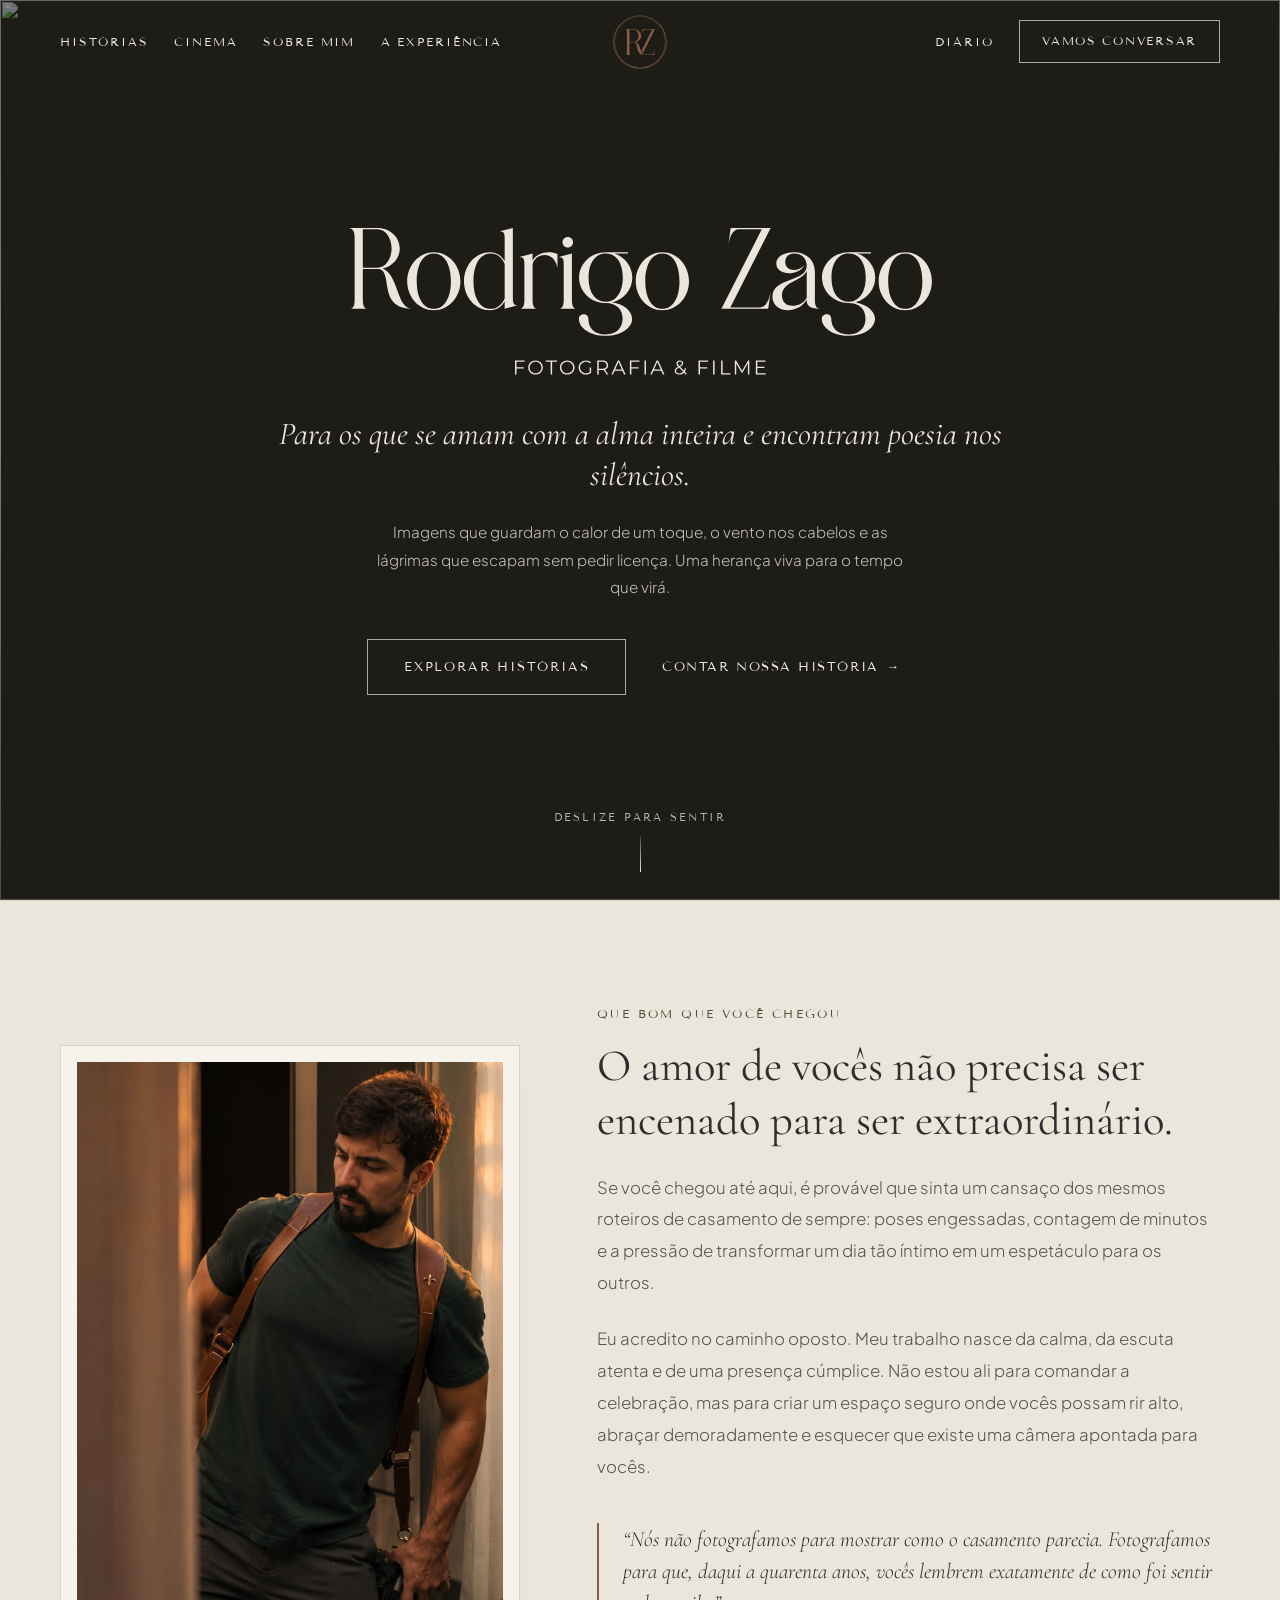
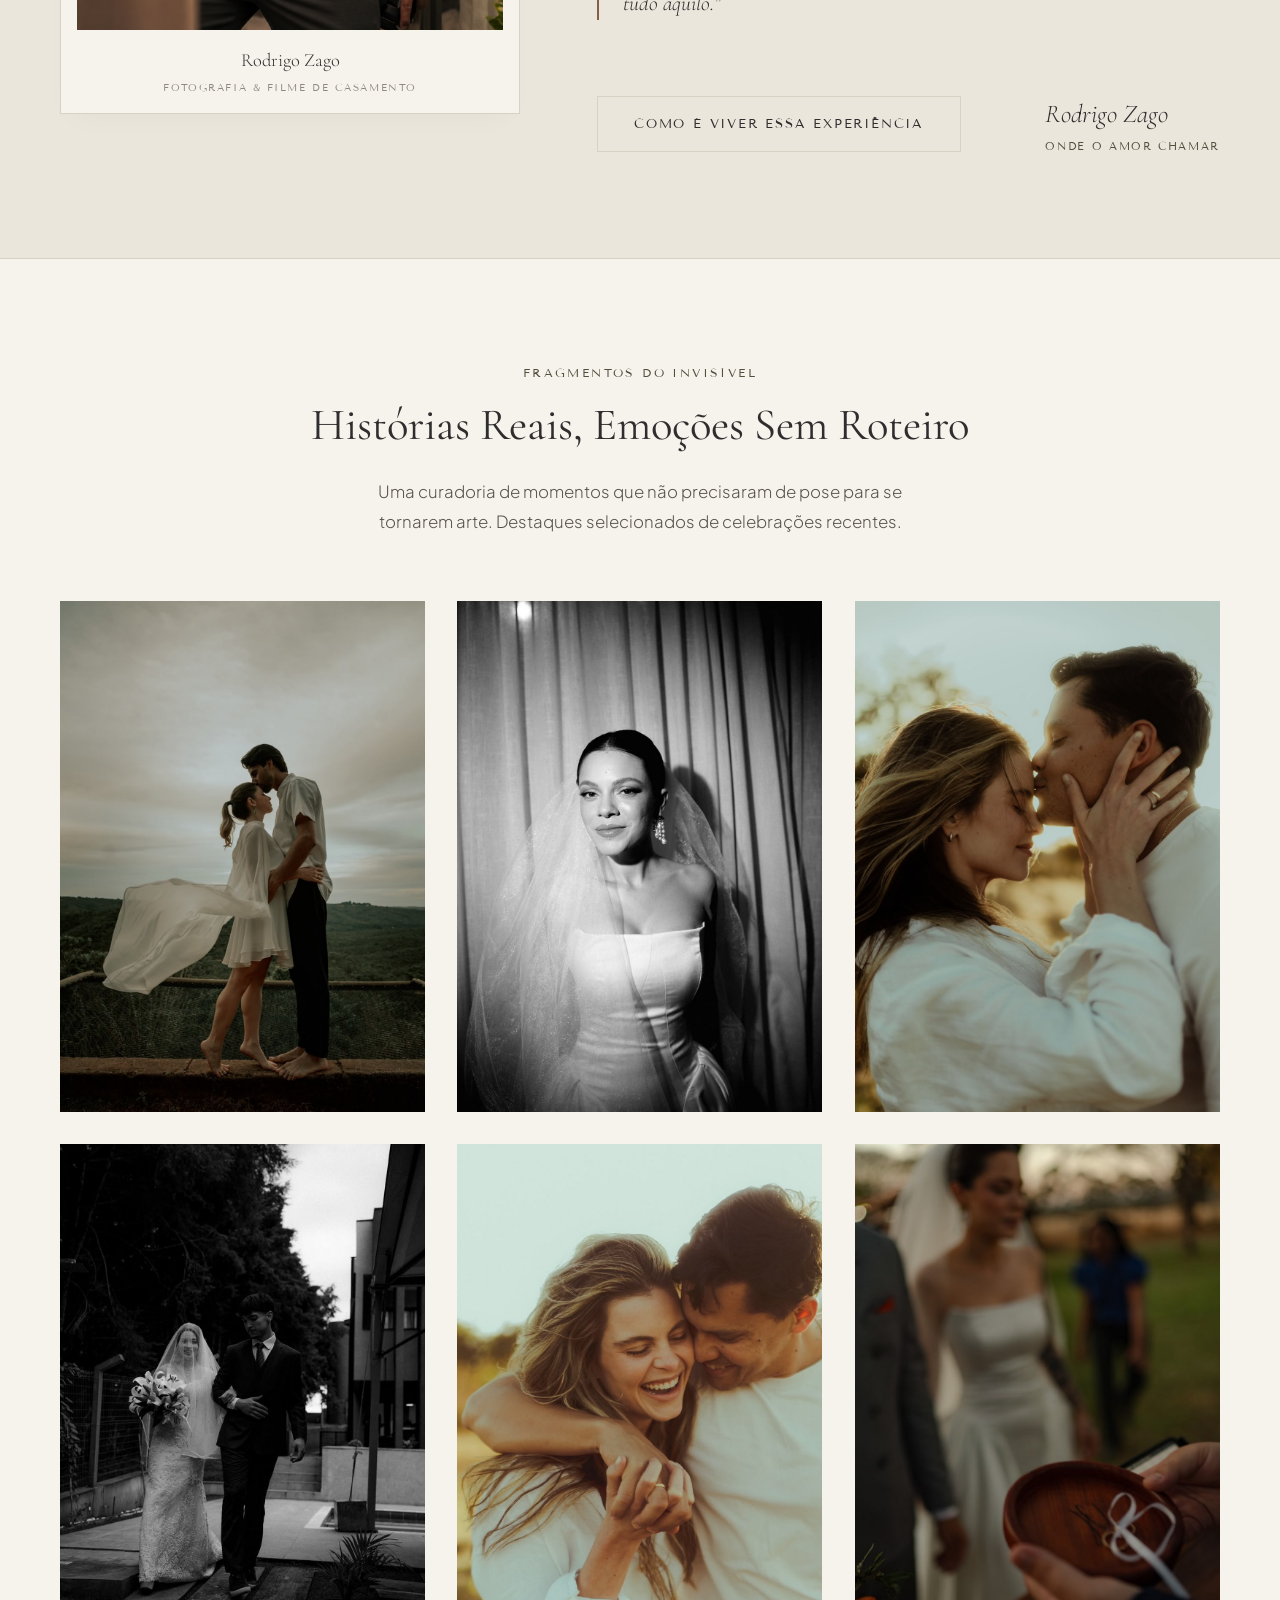
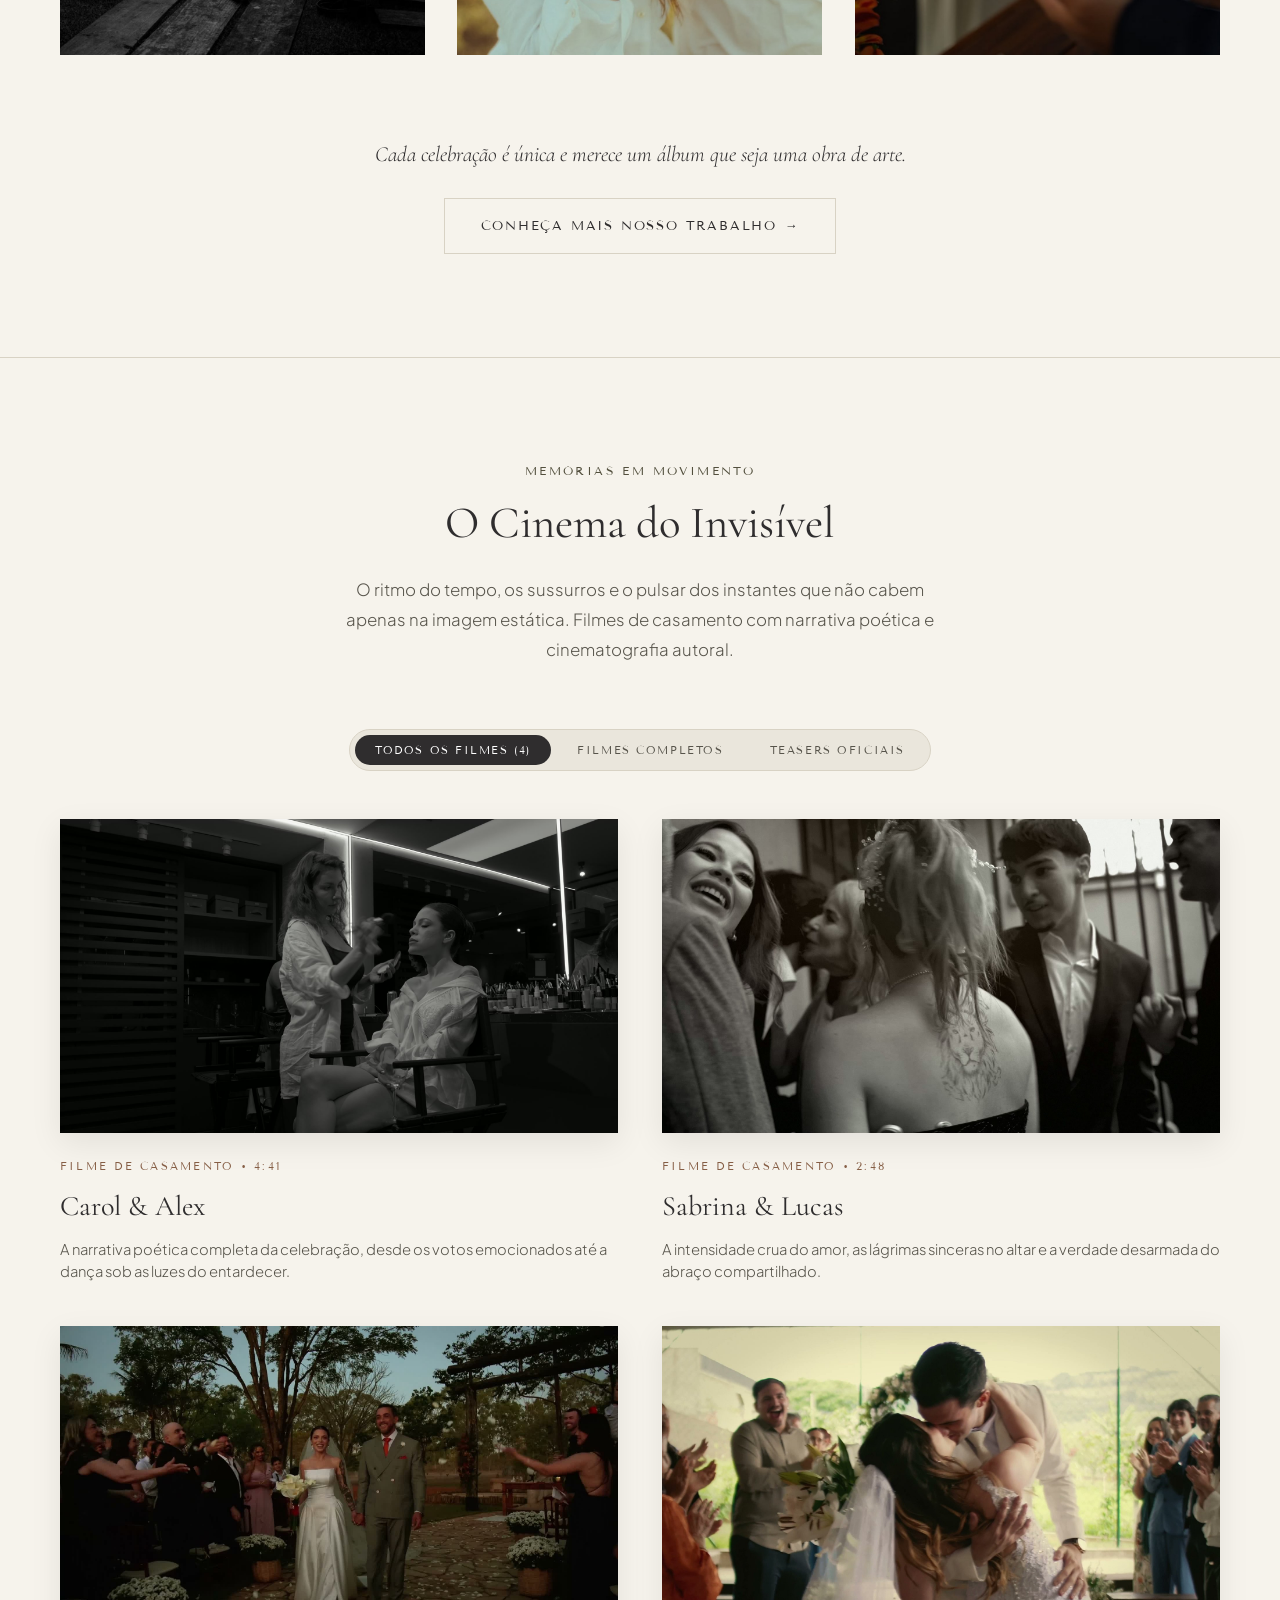
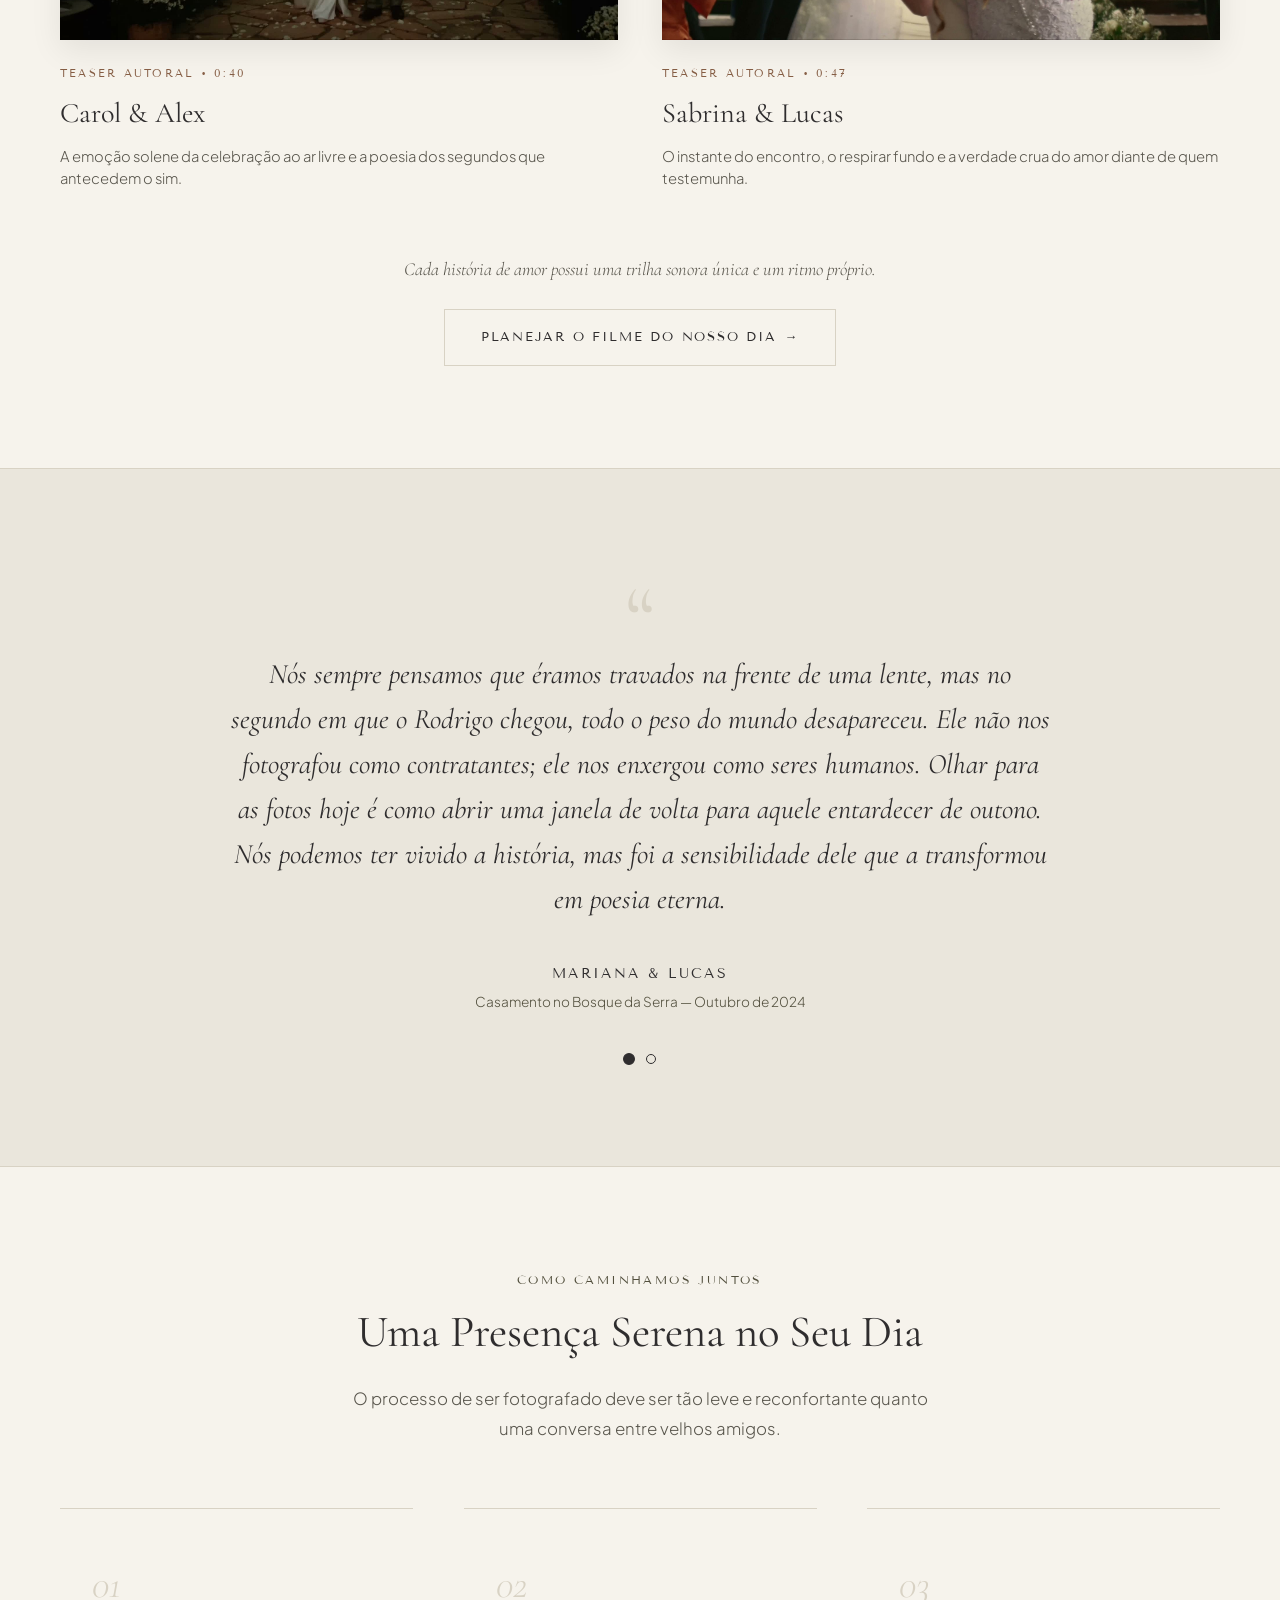
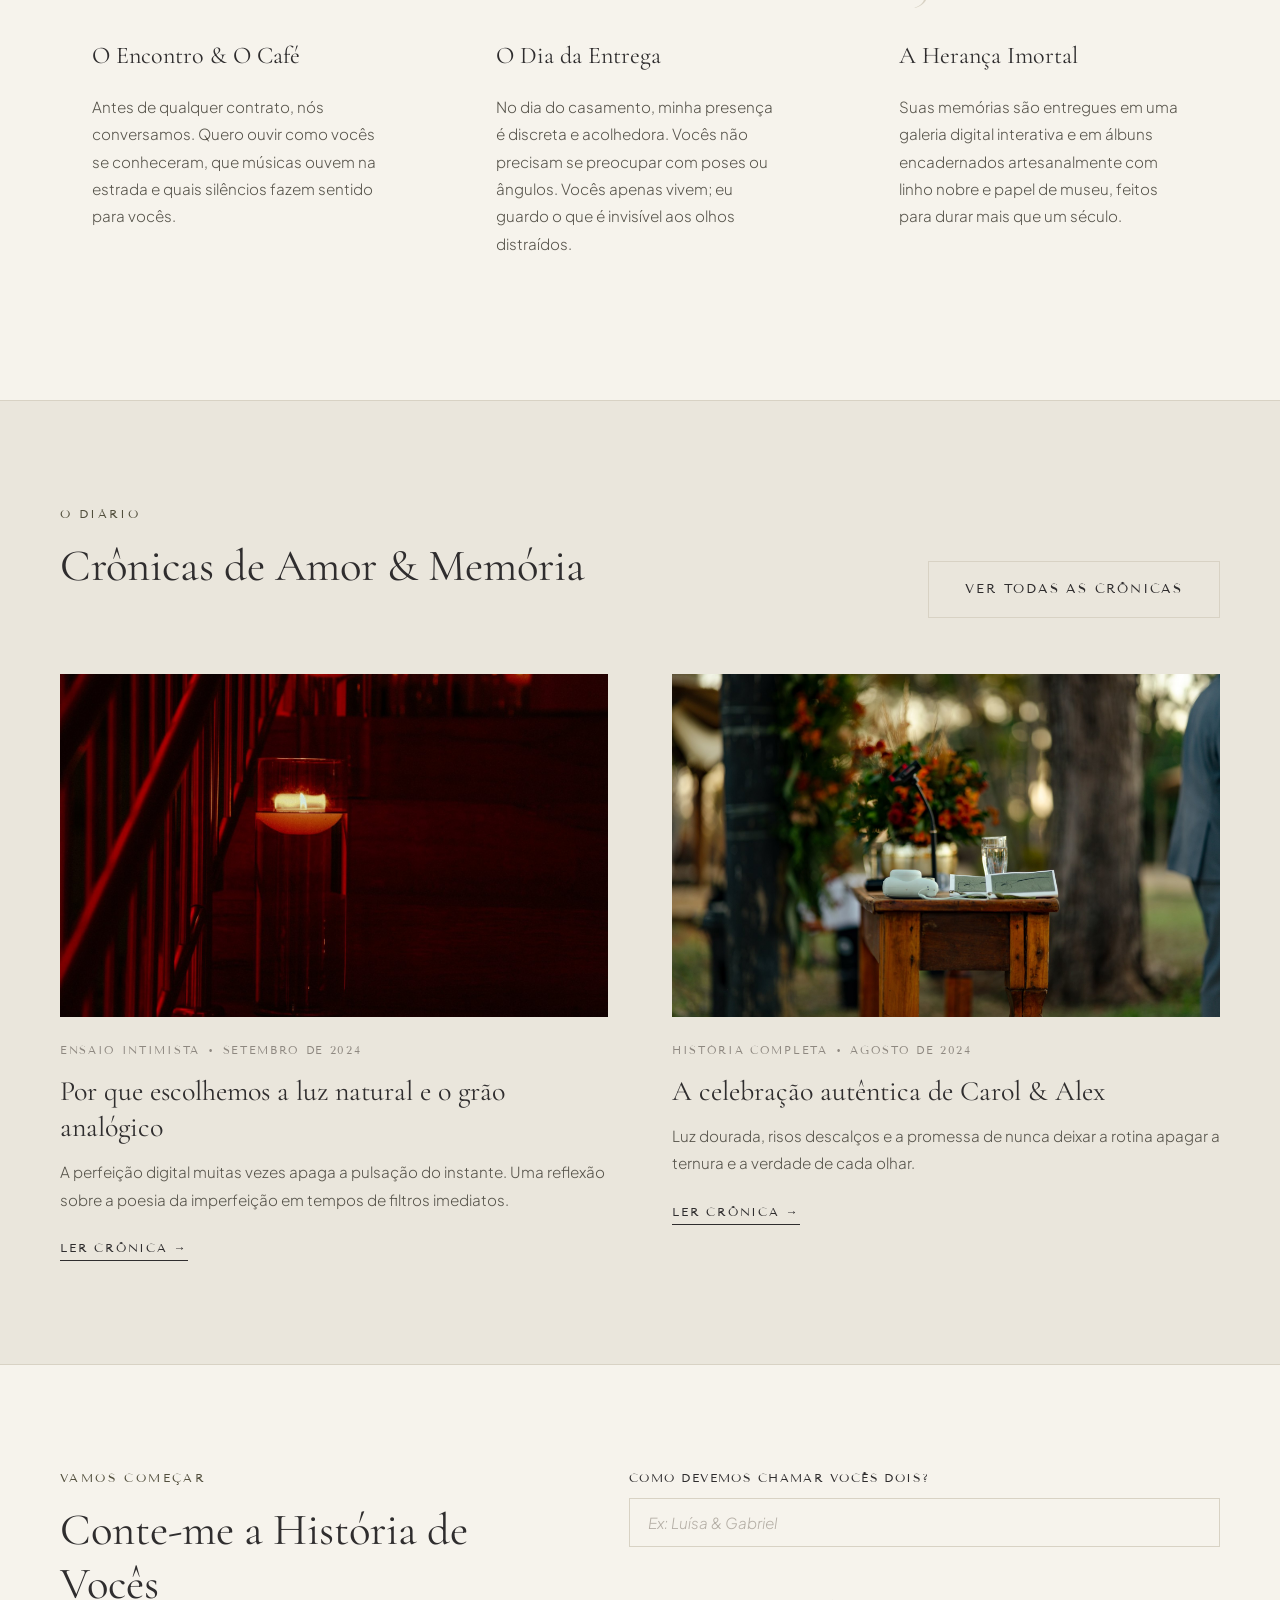
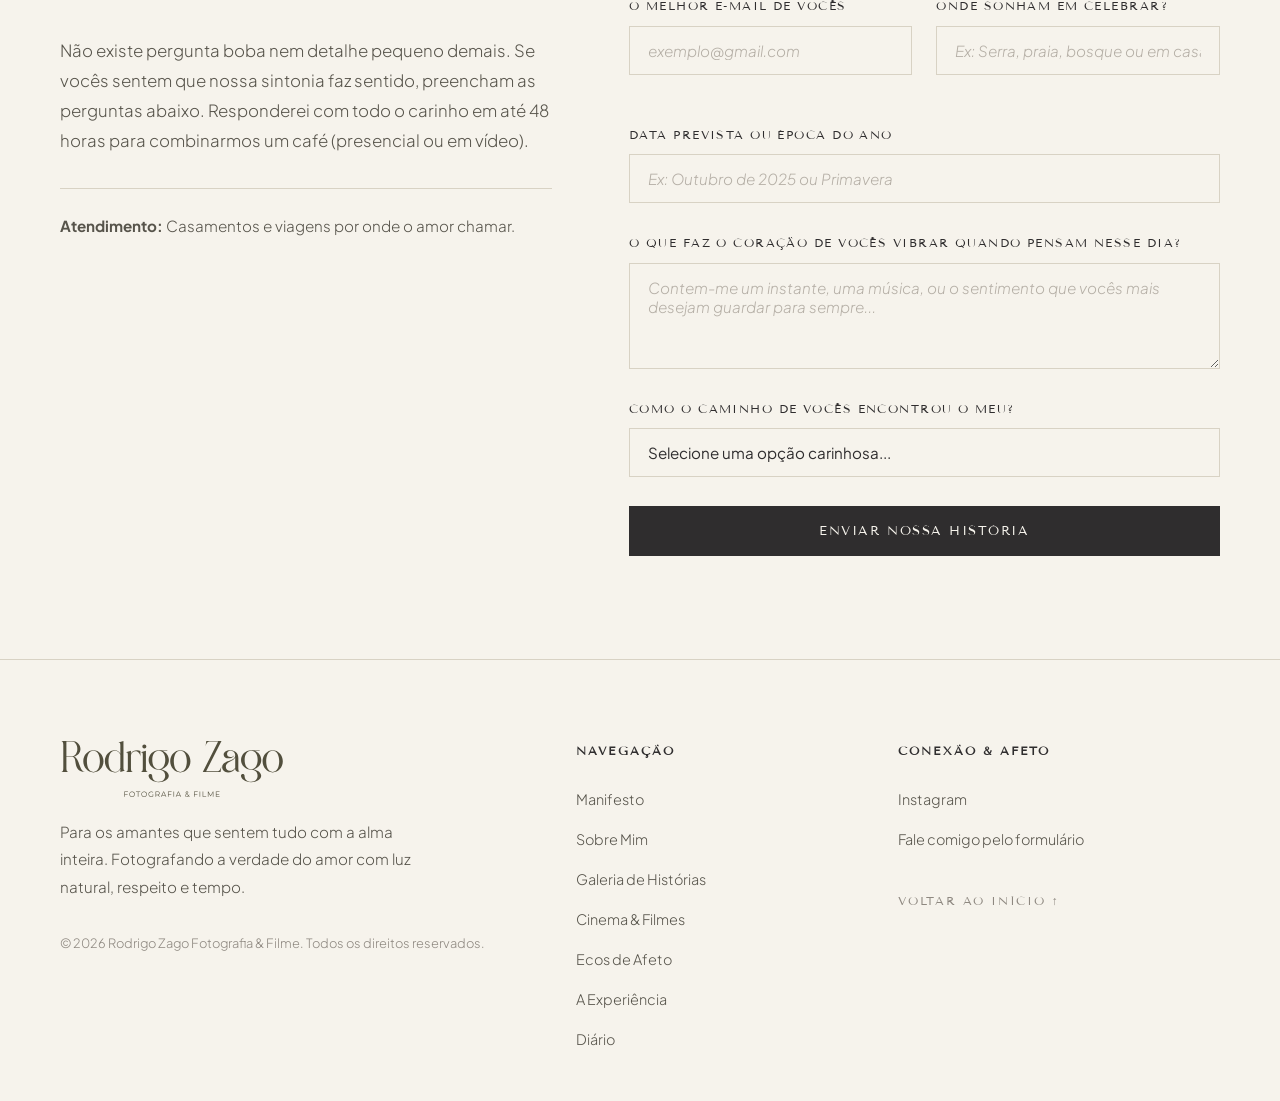
==== commit 65ea8980: "Update index.html" ====
--- a/index.html
+++ b/index.html
@@ -16,6 +16,7 @@
 </head>
 <body>
 
+  <!-- update -->
   <!-- Sprite da identidade visual Rodrigo Zago (logotipo + monograma, vetoriais, herdam a cor do texto) -->
   <svg xmlns="http://www.w3.org/2000/svg" style="display:none" aria-hidden="true"><symbol id="logo-rzago" viewBox="127.5 433.1 825.1 213.7"><path fill="currentColor" d="M220.33,550.56c-50.31,0-25.23-55.75-48.41-55.75h-20.84v42.58c0,8.9,1.83,12.73,6.92,13.17h-25.31c5.09-.45,6.92-4.28,6.92-13.17v-87.07c0-8.9-3.05-12.73-8.15-13.17h40.46c17.09,0,30.95,12.91,30.95,28.83,0,13.7-10.26,25.16-24,28.1,22.37,8.22,19.19,56.48,41.47,56.48ZM191.39,465.98c0-14.87-8.72-26.92-19.48-26.92h-20.84v53.84h20.84c10.76,0,19.48-12.05,19.48-26.92Z"/><path fill="currentColor" d="M287.87,511.82c0,22.45-16.7,40.65-37.3,40.65s-37.3-18.2-37.3-40.65,16.7-40.65,37.3-40.65,37.3,18.2,37.3,40.65ZM274.53,511.82c0-21.4-8.01-38.74-23.96-38.74s-23.96,17.34-23.96,38.74,8.01,38.74,23.96,38.74,23.96-17.34,23.96-38.74Z"/><path fill="currentColor" d="M349.85,550.56v-10.71c-4.19,7.52-10.75,12.62-20.32,12.62-20.6,0-36.71-18.2-36.71-40.65s16.11-40.65,36.71-40.65c9.57,0,16.12,5.11,20.32,12.62v-31.56c0-8.9-1.83-9.8-6.92-10.25l18.39-4.84v98.33c0,8.9,1.82,9.8,6.92,10.25l-18.39,4.84ZM349.85,535.98v-48.33c-3.89-9.01-10.48-14.58-19.73-14.58-15.95,0-23.96,17.34-23.96,38.74s8.01,38.74,23.96,38.74c9.25,0,15.83-5.57,19.73-14.58Z"/><path fill="currentColor" d="M423.83,473.72v20.04c-4.22-27.99-34.86-20.9-34.86-3.39v47.03c0,8.9,1.83,12.73,6.92,13.17h-25.31c5.09-.45,6.92-4.28,6.92-13.17v-49.23c0-8.9-1.83-9.8-6.92-10.25l18.39-4.84v10c3.66-7.63,12.99-11.91,22.5-11.91,4.43,0,8.67.85,12.36,2.55Z"/><path fill="currentColor" d="M450.98,550.56h-25.31c5.09-.45,6.92-4.28,6.92-13.17v-49.23c0-8.9-1.83-9.8-6.92-10.25l18.39-4.84v64.31c0,8.9,1.82,12.73,6.92,13.17ZM430.92,457.17c0-4.09,3.31-7.4,7.4-7.4s7.4,3.31,7.4,7.4-3.31,7.4-7.4,7.4-7.4-3.31-7.4-7.4Z"/><path fill="currentColor" d="M528.45,564.71c-.07,13.2-16.83,23.81-37.43,23.7-20.6-.11-37.25-10.89-37.18-24.1.04-8.15,13.39-8.63,13.34.07-.07,12.58,7.9,22.03,23.84,22.11,15.95.08,24.01-9.28,24.08-21.86.07-12.58-7.9-22.03-23.84-22.11-20.6-.11-37.22-16.17-37.11-35.88.11-19.7,16.89-35.59,37.49-35.48l31.09.16v1.91s-19.03-.1-19.03-.1c14.65,4.88,25.13,18.24,25.05,33.9-.09,16.59-12.01,30.48-28.07,34.38,16.03,2.76,27.82,12.16,27.77,23.28ZM491.42,540.61c15.85,0,23.9-14.92,24-33.64.1-18.78-7.83-33.81-23.78-33.89-15.95-.09-24.04,14.86-24.14,33.64s7.83,33.81,23.78,33.89h0s.09,0,.14,0Z"/><path fill="currentColor" d="M608.16,511.82c0,22.45-16.7,40.65-37.3,40.65s-37.3-18.2-37.3-40.65,16.7-40.65,37.3-40.65,37.3,18.2,37.3,40.65ZM594.82,511.82c0-21.4-8.01-38.74-23.96-38.74s-23.96,17.34-23.96,38.74,8.01,38.74,23.96,38.74,23.96-17.34,23.96-38.74Z"/><path fill="currentColor" d="M722.62,526.03l-3.48,24.53h-65.54l56.57-111.51h-32.05c-8.98,0-13.05,11.38-15.03,22.62l3.48-24.53h56.04l-56.57,111.51h41.54c8.98,0,13.05-11.38,15.03-22.62Z"/><path fill="currentColor" d="M792.13,550.57c-17.21,0-19.02-6.44-19.02-12.71-5.08,9.07-16.05,14.62-26.35,14.62-12.79,0-22.29-8.6-21.67-19.63,1.51-26.65,48.02-19.38,48.02-42.49,0-8.92-5.32-17.28-17.78-17.28-8.01,0-12.32,5.16-12.32,11.95,0,12.99,17.57,14.99,27.08,4.04-9.49,16.88-39.61,14.85-39.61-1.96,0-8.73,8.97-15.94,24.8-15.94,13.32,0,29.31,7.41,29.31,28.12v38.56c0,8.9,1.99,12.26,7.55,12.71ZM773.11,497.53c-6.8,14.83-34.64,14.58-34.64,34.5s27.54,17.42,34.64,2.94v-37.44Z"/><path fill="currentColor" d="M868.84,564.71c-.07,13.2-16.83,23.81-37.43,23.7-20.6-.11-37.25-10.89-37.18-24.1.04-8.15,13.39-8.63,13.34.07-.07,12.58,7.9,22.03,23.84,22.11,15.95.08,24.01-9.28,24.08-21.86.07-12.58-7.9-22.03-23.84-22.11-20.6-.11-37.22-16.17-37.11-35.88.11-19.7,16.89-35.59,37.49-35.48l31.09.16v1.91s-19.03-.1-19.03-.1c14.65,4.88,25.13,18.24,25.05,33.9-.09,16.59-12.01,30.48-28.07,34.38,16.03,2.76,27.82,12.16,27.77,23.28ZM831.8,540.61c15.85,0,23.9-14.92,24-33.64.1-18.78-7.83-33.81-23.78-33.89-15.95-.09-24.04,14.86-24.14,33.64-.1,18.78,7.83,33.81,23.78,33.89h0s.09,0,.14,0Z"/><path fill="currentColor" d="M948.55,511.82c0,22.45-16.7,40.65-37.3,40.65s-37.3-18.2-37.3-40.65,16.7-40.65,37.3-40.65,37.3,18.2,37.3,40.65ZM935.21,511.82c0-21.4-8.01-38.74-23.96-38.74s-23.96,17.34-23.96,38.74,8.01,38.74,23.96,38.74,23.96-17.34,23.96-38.74Z"/><path fill="currentColor" d="M366.42,624.79v7.68h10.11v1.79h-10.11v8.29h-2.07v-19.54h13.4v1.79h-11.33Z"/><path fill="currentColor" d="M382.83,632.78c0-5.69,4.35-9.94,10.27-9.94s10.24,4.22,10.24,9.94-4.38,9.94-10.24,9.94-10.27-4.24-10.27-9.94ZM401.28,632.78c0-4.66-3.49-8.1-8.18-8.1s-8.24,3.43-8.24,8.1,3.52,8.1,8.24,8.1,8.18-3.43,8.18-8.1Z"/><path fill="currentColor" d="M414.28,624.79h-6.87v-1.79h15.8v1.79h-6.87v17.75h-2.07v-17.75Z"/><path fill="currentColor" d="M427.28,632.78c0-5.69,4.36-9.94,10.27-9.94s10.25,4.22,10.25,9.94-4.38,9.94-10.25,9.94-10.27-4.24-10.27-9.94ZM445.73,632.78c0-4.66-3.49-8.1-8.18-8.1s-8.24,3.43-8.24,8.1,3.52,8.1,8.24,8.1,8.18-3.43,8.18-8.1Z"/><path fill="currentColor" d="M468.98,632.78h1.98v7.45c-1.84,1.65-4.47,2.48-7.17,2.48-5.95,0-10.3-4.22-10.3-9.94s4.35-9.94,10.33-9.94c2.96,0,5.53.95,7.26,2.82l-1.28,1.31c-1.65-1.62-3.6-2.29-5.89-2.29-4.83,0-8.38,3.43-8.38,8.1s3.55,8.1,8.35,8.1c1.87,0,3.6-.42,5.11-1.51v-6.59Z"/><path fill="currentColor" d="M492.92,642.55l-4.47-6.28c-.5.05-1.01.08-1.56.08h-5.25v6.2h-2.07v-19.54h7.31c4.97,0,7.98,2.51,7.98,6.7,0,3.07-1.62,5.22-4.47,6.14l4.77,6.7h-2.26ZM492.81,629.71c0-3.13-2.07-4.91-5.97-4.91h-5.19v9.8h5.19c3.91,0,5.97-1.81,5.97-4.88Z"/><path fill="currentColor" d="M514.8,637.33h-10.89l-2.35,5.22h-2.15l8.93-19.54h2.04l8.93,19.54h-2.18l-2.34-5.22ZM514.05,635.65l-4.69-10.5-4.69,10.5h9.38Z"/><path fill="currentColor" d="M527.41,624.79v7.68h10.11v1.79h-10.11v8.29h-2.07v-19.54h13.4v1.79h-11.33Z"/><path fill="currentColor" d="M545.8,623.01h2.07v19.54h-2.07v-19.54Z"/><path fill="currentColor" d="M569.28,637.33h-10.89l-2.35,5.22h-2.15l8.93-19.54h2.04l8.93,19.54h-2.18l-2.34-5.22ZM568.52,635.65l-4.69-10.5-4.69,10.5h9.38Z"/><path fill="currentColor" d="M603.91,642.85l-2.71-2.79c-1.65,1.76-3.88,2.65-6.53,2.65-3.82,0-6.56-2.01-6.56-4.97,0-2.32,1.34-4.02,4.91-6.09-1.9-1.95-2.46-3.13-2.46-4.63,0-2.48,1.93-4.16,4.94-4.16,2.76,0,4.55,1.45,4.55,3.88,0,1.95-1.17,3.32-4.35,5.16l5.36,5.53c.59-1.03,1.03-2.29,1.31-3.77l1.62.5c-.36,1.76-.95,3.27-1.73,4.49l2.79,2.88-1.14,1.31ZM600.03,638.86l-5.89-6.06c-3.13,1.79-4.08,3.02-4.08,4.75,0,2.12,1.9,3.52,4.72,3.52,2.12,0,3.91-.73,5.25-2.21ZM592.41,627c0,1.14.42,1.95,2.21,3.77,2.82-1.62,3.74-2.6,3.74-3.99s-1.03-2.43-2.85-2.43c-1.95,0-3.1,1.09-3.1,2.65Z"/><path fill="currentColor" d="M623.55,624.79v7.68h10.11v1.79h-10.11v8.29h-2.07v-19.54h13.4v1.79h-11.33Z"/><path fill="currentColor" d="M641.94,623.01h2.07v19.54h-2.07v-19.54Z"/><path fill="currentColor" d="M653.16,623.01h2.07v17.75h10.94v1.79h-13.01v-19.54Z"/><path fill="currentColor" d="M692.68,623.01v19.54h-1.98v-15.63l-7.68,13.15h-.98l-7.68-13.06v15.55h-1.98v-19.54h1.7l8.49,14.49,8.4-14.49h1.7Z"/><path fill="currentColor" d="M715.65,640.76v1.79h-13.82v-19.54h13.4v1.79h-11.33v6.95h10.11v1.76h-10.11v7.26h11.75Z"/></symbol><symbol id="monograma-rz" viewBox="278.9 278.9 522.1 522.1"><path fill="currentColor" d="M565.14,651.92c-5.25-5.91-9.54-13.77-13.42-22.62-14.13-32.27-22.76-77.63-53.21-88.81,29.83-6.37,52.08-31.26,52.08-60.98,0-34.56-30.07-62.56-67.16-62.56h-87.79c11.06.97,17.68,9.28,17.68,28.58v188.93c0,19.3-3.96,27.62-15.02,28.59h54.92c-11.05-.97-15.01-9.29-15.01-28.59v-92.39h45.22c40.35,0,13.31,77.86,57.4,108.65,10.86,7.59,26.06,12.32,47.65,12.32-5.76,0-10.74-1.49-15.13-4.15-3-1.82-5.72-4.18-8.23-6.99ZM483.45,537.93h-45.22v-116.83h45.22c23.35,0,42.27,26.15,42.27,58.42s-18.92,58.42-42.26,58.42Z"/><path fill="currentColor" d="M555.88,465.46l-.67,4.73c.25-1.39.5-2.8.78-4.19,4.56-22.96,13.45-44.9,31.82-44.9h69.54l-101.59,200.26c3.08,7.61,6.32,14.53,10.08,20.25.88,1.33,1.76,2.57,2.65,3.71l115.86-228.37h-121.61l-6.87,48.51Z"/><path fill="currentColor" d="M651.74,658.9h-63.24v4.15h88.31l7.55-53.24c-4.29,24.4-13.11,49.09-32.61,49.09Z"/><path fill="currentColor" d="M534.6,663.05h14.64c-4.14-1.73-7.97-3.78-11.51-6.18l-3.14,6.18Z"/><path fill="currentColor" d="M721.77,358.23c-48.55-48.55-113.11-75.29-181.77-75.29s-133.22,26.74-181.77,75.29c-48.55,48.55-75.29,113.1-75.29,181.77s26.74,133.22,75.29,181.77c48.55,48.55,113.11,75.29,181.77,75.29s133.22-26.74,181.77-75.29c48.55-48.55,75.29-113.11,75.29-181.77s-26.74-133.22-75.29-181.77ZM717.15,717.15c-47.32,47.32-110.23,73.38-177.15,73.38s-129.83-26.06-177.16-73.38c-47.32-47.32-73.38-110.23-73.38-177.15s26.06-129.83,73.38-177.16c47.32-47.32,110.24-73.38,177.16-73.38s129.83,26.06,177.15,73.38,73.38,110.24,73.38,177.16-26.06,129.83-73.38,177.15Z"/><path fill="currentColor" d="M712.78,367.22c-46.15-46.15-107.51-71.57-172.78-71.57s-126.63,25.42-172.78,71.57c-46.15,46.15-71.57,107.51-71.57,172.78s25.42,126.63,71.57,172.78c46.15,46.15,107.51,71.57,172.78,71.57s126.63-25.42,172.78-71.57c46.15-46.15,71.57-107.51,71.57-172.78s-25.42-126.63-71.57-172.78ZM710.62,710.62c-45.57,45.57-106.17,70.67-170.62,70.67s-125.04-25.1-170.62-70.67-70.67-106.17-70.67-170.62,25.1-125.04,70.67-170.62c45.57-45.57,106.17-70.67,170.62-70.67s125.04,25.1,170.62,70.67c45.57,45.57,70.67,106.17,70.67,170.62s-25.1,125.04-70.67,170.62Z"/></symbol><symbol id="logo-rzago-empilhado" viewBox="259.9 362.5 560.2 355.0"><path fill="currentColor" d="M366.84,497.88c-58.28,0-29.23-64.59-56.08-64.59h-24.14v49.33c0,10.3,2.12,14.74,8.02,15.26h-29.32c5.9-.52,8.02-4.96,8.02-15.26v-100.86c0-10.3-3.54-14.74-9.44-15.26h46.87c19.8,0,35.86,14.95,35.86,33.4,0,15.87-11.88,29.15-27.81,32.56,25.92,9.52,22.23,65.43,48.04,65.43ZM333.32,399.89c0-17.22-10.1-31.19-22.57-31.19h-24.14v62.37h24.14c12.46,0,22.56-13.96,22.56-31.19Z"/><path fill="currentColor" d="M445.09,453c0,26.01-19.34,47.1-43.21,47.1s-43.21-21.08-43.21-47.1,19.34-47.09,43.21-47.09,43.21,21.08,43.21,47.09ZM429.63,453c0-24.79-9.28-44.88-27.75-44.88s-27.75,20.09-27.75,44.88,9.28,44.88,27.75,44.88,27.75-20.09,27.75-44.88Z"/><path fill="currentColor" d="M516.88,497.88v-12.41c-4.86,8.71-12.46,14.62-23.54,14.62-23.86,0-42.52-21.08-42.52-47.1s18.66-47.09,42.52-47.09c11.08,0,18.68,5.92,23.54,14.62v-36.56c0-10.3-2.12-11.35-8.02-11.87l21.31-5.61v113.91c0,10.3,2.11,11.36,8.02,11.87l-21.3,5.61ZM516.88,480.99v-55.98c-4.51-10.44-12.13-16.89-22.85-16.89-18.47,0-27.75,20.09-27.75,44.88s9.28,44.88,27.75,44.88c10.72,0,18.34-6.45,22.85-16.89Z"/><path fill="currentColor" d="M602.58,408.85v23.21c-4.89-32.42-40.38-24.21-40.38-3.92v54.47c0,10.3,2.12,14.74,8.02,15.26h-29.32c5.9-.52,8.02-4.96,8.02-15.26v-57.03c0-10.3-2.12-11.35-8.02-11.87l21.3-5.6v11.58c4.24-8.84,15.04-13.8,26.06-13.8,5.13,0,10.05.99,14.32,2.95Z"/><path fill="currentColor" d="M634.03,497.88h-29.32c5.9-.52,8.02-4.96,8.02-15.26v-57.03c0-10.3-2.12-11.35-8.02-11.87l21.31-5.6v74.5c0,10.3,2.11,14.74,8.02,15.26ZM610.79,389.68c0-4.73,3.84-8.57,8.57-8.57s8.57,3.84,8.57,8.57-3.84,8.57-8.57,8.57-8.57-3.84-8.57-8.57Z"/><path fill="currentColor" d="M723.78,514.26c-.08,15.29-19.49,27.58-43.36,27.46-23.86-.12-43.15-12.62-43.07-27.91.05-9.44,15.51-9.99,15.46.08-.08,14.57,9.15,25.52,27.62,25.62,18.47.1,27.81-10.75,27.89-25.33.08-14.57-9.15-25.52-27.62-25.61-23.87-.13-43.11-18.73-42.99-41.56.12-22.83,19.57-41.23,43.43-41.1l36.02.19v2.21s-22.04-.12-22.04-.12c16.97,5.65,29.11,21.13,29.02,39.27-.1,19.22-13.91,35.31-32.52,39.83,18.57,3.19,32.23,14.09,32.16,26.97ZM680.88,486.35c18.36,0,27.68-17.28,27.8-38.97.11-21.75-9.07-39.16-27.55-39.26-18.47-.1-27.85,17.22-27.96,38.97s9.07,39.16,27.55,39.26h0c.05,0,.11,0,.16,0Z"/><path fill="currentColor" d="M816.12,453c0,26.01-19.34,47.1-43.21,47.1s-43.21-21.08-43.21-47.1,19.34-47.09,43.21-47.09,43.21,21.08,43.21,47.09ZM800.66,453c0-24.79-9.28-44.88-27.75-44.88s-27.75,20.09-27.75,44.88,9.28,44.88,27.75,44.88,27.75-20.09,27.75-44.88Z"/><path fill="currentColor" d="M343.83,641.25l-4.03,28.42h-75.92l65.53-129.17h-37.12c-10.41,0-15.12,13.18-17.41,26.21l4.03-28.42h64.92l-65.53,129.17h48.12c10.41,0,15.12-13.18,17.41-26.21Z"/><path fill="currentColor" d="M424.34,669.67c-19.94,0-22.03-7.46-22.03-14.72-5.89,10.5-18.6,16.93-30.53,16.93-14.81,0-25.82-9.96-25.1-22.73,1.75-30.87,55.63-22.45,55.63-49.22,0-10.33-6.17-20.02-20.6-20.02-9.28,0-14.27,5.97-14.27,13.84,0,15.05,20.35,17.37,31.37,4.68-10.99,19.55-45.89,17.2-45.89-2.28,0-10.12,10.39-18.46,28.73-18.46,15.42,0,33.95,8.58,33.95,32.58v44.67c0,10.3,2.31,14.2,8.75,14.72ZM402.31,608.24c-7.88,17.19-40.12,16.88-40.12,39.96s31.9,20.18,40.12,3.41v-43.37Z"/><path fill="currentColor" d="M513.21,686.05c-.08,15.29-19.49,27.58-43.36,27.46-23.86-.12-43.15-12.62-43.07-27.91.05-9.44,15.51-9.99,15.46.08-.08,14.57,9.15,25.52,27.62,25.62s27.81-10.75,27.89-25.33c.08-14.57-9.15-25.52-27.62-25.61-23.87-.13-43.11-18.73-42.99-41.56.12-22.83,19.57-41.23,43.43-41.1l36.02.19v2.21s-22.04-.12-22.04-.12c16.97,5.65,29.11,21.13,29.02,39.27-.1,19.22-13.91,35.31-32.52,39.83,18.57,3.19,32.23,14.09,32.16,26.97ZM470.31,658.14c18.36,0,27.68-17.28,27.8-38.97.11-21.75-9.07-39.16-27.55-39.26-18.47-.1-27.85,17.22-27.96,38.97s9.07,39.16,27.55,39.26h0c.05,0,.11,0,.16,0Z"/><path fill="currentColor" d="M605.54,624.79c0,26.01-19.34,47.1-43.21,47.1s-43.21-21.08-43.21-47.1,19.34-47.09,43.21-47.09,43.21,21.08,43.21,47.09ZM590.09,624.79c0-24.79-9.28-44.88-27.75-44.88s-27.75,20.09-27.75,44.88,9.28,44.88,27.75,44.88,27.75-20.09,27.75-44.88Z"/><path fill="currentColor" d="M628.85,603.64v6.93h9.13v1.61h-9.13v7.49h-1.86v-17.65h12.1v1.61h-10.24Z"/><path fill="currentColor" d="M643.67,610.85c0-5.14,3.93-8.97,9.28-8.97s9.25,3.81,9.25,8.97-3.96,8.97-9.25,8.97-9.28-3.83-9.28-8.97ZM660.33,610.85c0-4.21-3.15-7.31-7.39-7.31s-7.44,3.1-7.44,7.31,3.18,7.31,7.44,7.31,7.39-3.1,7.39-7.31Z"/><path fill="currentColor" d="M672.07,603.64h-6.2v-1.61h14.27v1.61h-6.2v16.03h-1.86v-16.03Z"/><path fill="currentColor" d="M683.81,610.85c0-5.14,3.93-8.97,9.28-8.97s9.25,3.81,9.25,8.97-3.96,8.97-9.25,8.97-9.28-3.83-9.28-8.97ZM700.47,610.85c0-4.21-3.15-7.31-7.39-7.31s-7.44,3.1-7.44,7.31,3.18,7.31,7.44,7.31,7.39-3.1,7.39-7.31Z"/><path fill="currentColor" d="M721.46,610.85h1.79v6.73c-1.66,1.49-4.03,2.24-6.48,2.24-5.37,0-9.3-3.81-9.3-8.97s3.93-8.97,9.33-8.97c2.67,0,4.99.86,6.55,2.55l-1.16,1.19c-1.49-1.46-3.25-2.07-5.32-2.07-4.36,0-7.56,3.1-7.56,7.31s3.2,7.31,7.54,7.31c1.69,0,3.25-.38,4.61-1.36v-5.95Z"/><path fill="currentColor" d="M743.09,619.67l-4.03-5.67c-.45.05-.91.08-1.41.08h-4.74v5.6h-1.86v-17.65h6.6c4.49,0,7.21,2.27,7.21,6.05,0,2.77-1.46,4.71-4.03,5.55l4.31,6.05h-2.04ZM742.98,608.08c0-2.82-1.86-4.44-5.39-4.44h-4.69v8.85h4.69c3.53,0,5.39-1.64,5.39-4.41Z"/><path fill="currentColor" d="M762.84,614.96h-9.83l-2.12,4.71h-1.94l8.07-17.65h1.84l8.07,17.65h-1.97l-2.12-4.71ZM762.16,613.45l-4.23-9.48-4.23,9.48h8.47Z"/><path fill="currentColor" d="M774.23,603.64v6.93h9.13v1.61h-9.13v7.49h-1.86v-17.65h12.1v1.61h-10.24Z"/><path fill="currentColor" d="M790.84,602.03h1.87v17.65h-1.87v-17.65Z"/><path fill="currentColor" d="M812.03,614.96h-9.83l-2.12,4.71h-1.94l8.07-17.65h1.84l8.07,17.65h-1.97l-2.12-4.71ZM811.35,613.45l-4.23-9.48-4.23,9.48h8.47Z"/><path fill="currentColor" d="M641.25,649.92l-2.45-2.52c-1.49,1.59-3.5,2.4-5.9,2.4-3.45,0-5.92-1.82-5.92-4.49,0-2.09,1.21-3.63,4.44-5.5-1.71-1.76-2.22-2.82-2.22-4.18,0-2.24,1.74-3.76,4.46-3.76,2.5,0,4.11,1.31,4.11,3.5,0,1.77-1.06,3-3.93,4.66l4.84,4.99c.53-.93.93-2.07,1.18-3.4l1.46.45c-.33,1.59-.86,2.95-1.56,4.06l2.52,2.6-1.03,1.19ZM637.75,646.31l-5.32-5.47c-2.82,1.61-3.68,2.72-3.68,4.29,0,1.92,1.71,3.18,4.26,3.18,1.92,0,3.53-.66,4.74-1.99ZM630.86,635.6c0,1.03.38,1.77,1.99,3.4,2.55-1.46,3.38-2.34,3.38-3.6s-.93-2.19-2.57-2.19c-1.77,0-2.8.98-2.8,2.39Z"/><path fill="currentColor" d="M658.99,633.61v6.93h9.13v1.61h-9.13v7.49h-1.86v-17.65h12.1v1.61h-10.24Z"/><path fill="currentColor" d="M675.6,631.99h1.86v17.65h-1.86v-17.65Z"/><path fill="currentColor" d="M685.73,631.99h1.86v16.03h9.88v1.61h-11.75v-17.65Z"/><path fill="currentColor" d="M721.41,631.99v17.65h-1.79v-14.12l-6.93,11.87h-.88l-6.93-11.8v14.04h-1.79v-17.65h1.54l7.66,13.08,7.59-13.08h1.54Z"/><path fill="currentColor" d="M742.15,648.02v1.61h-12.48v-17.65h12.1v1.61h-10.24v6.28h9.13v1.59h-9.13v6.55h10.61Z"/></symbol></svg>
 
